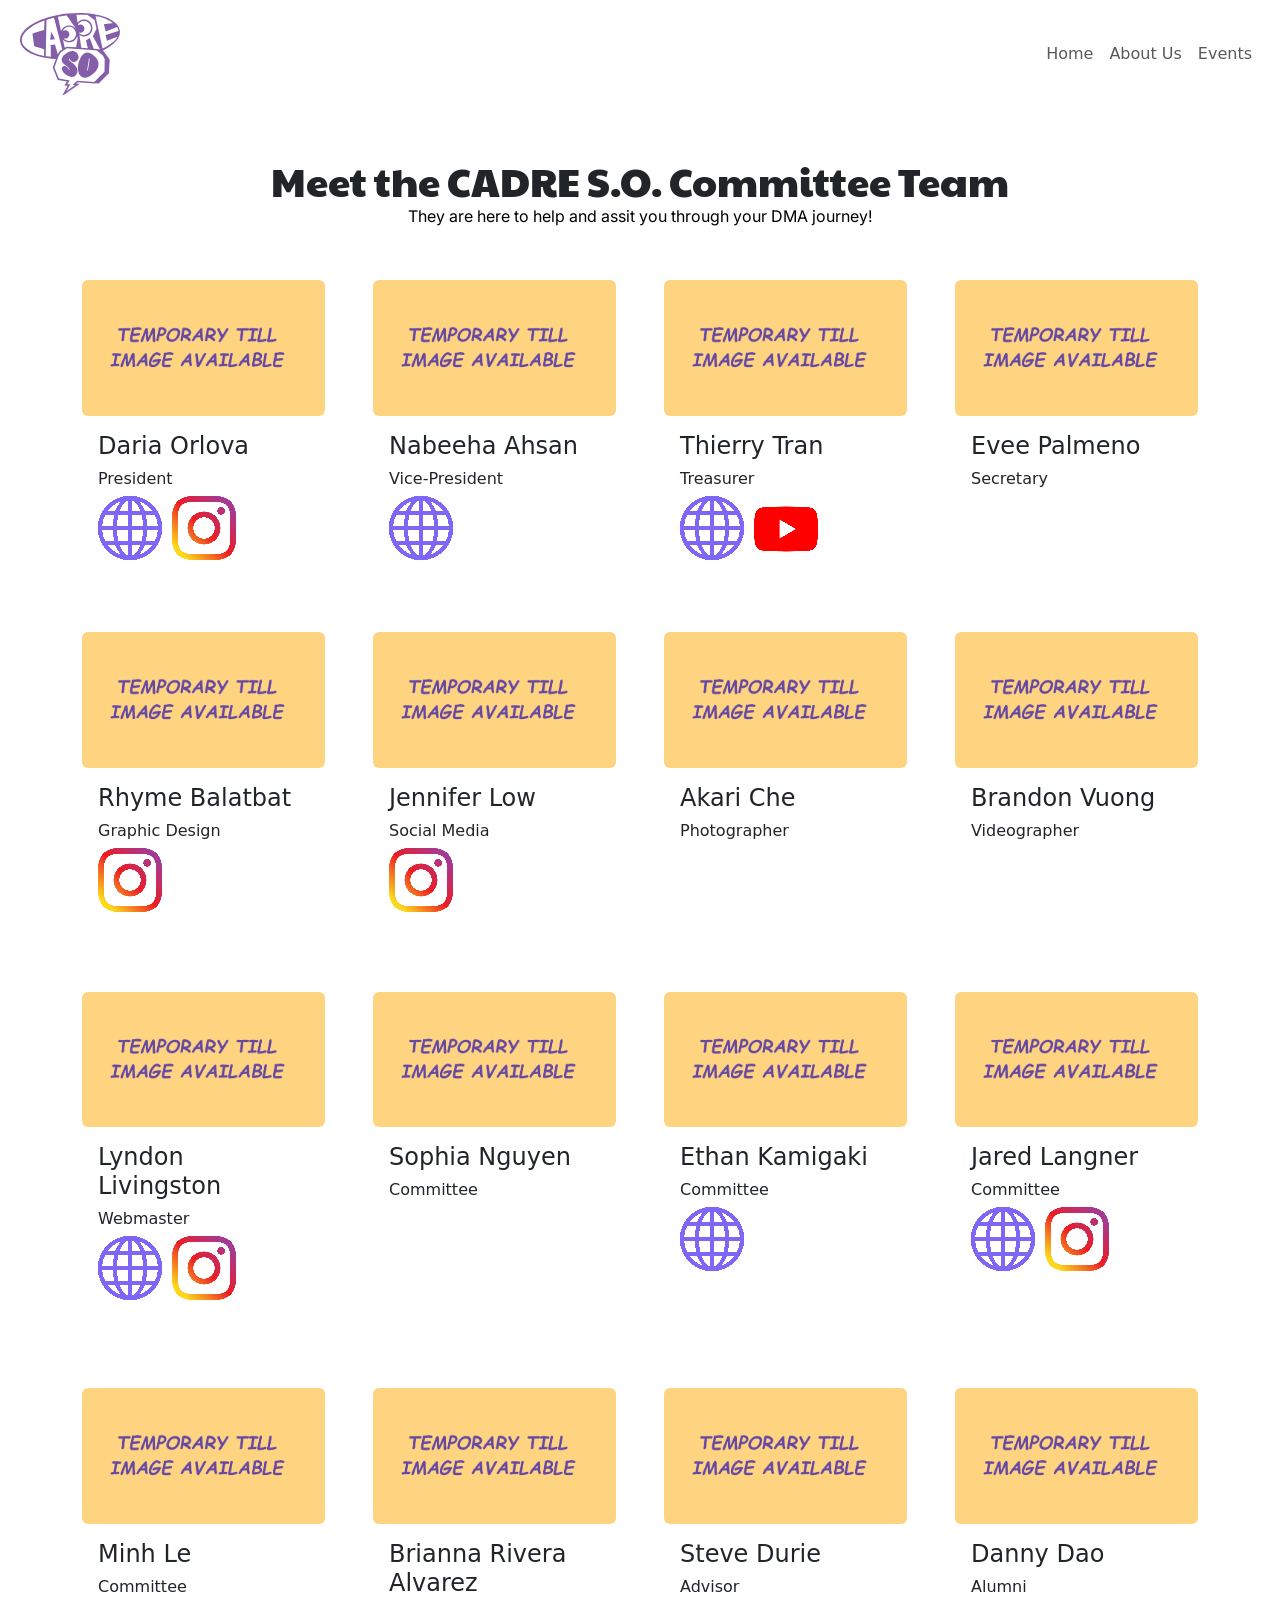
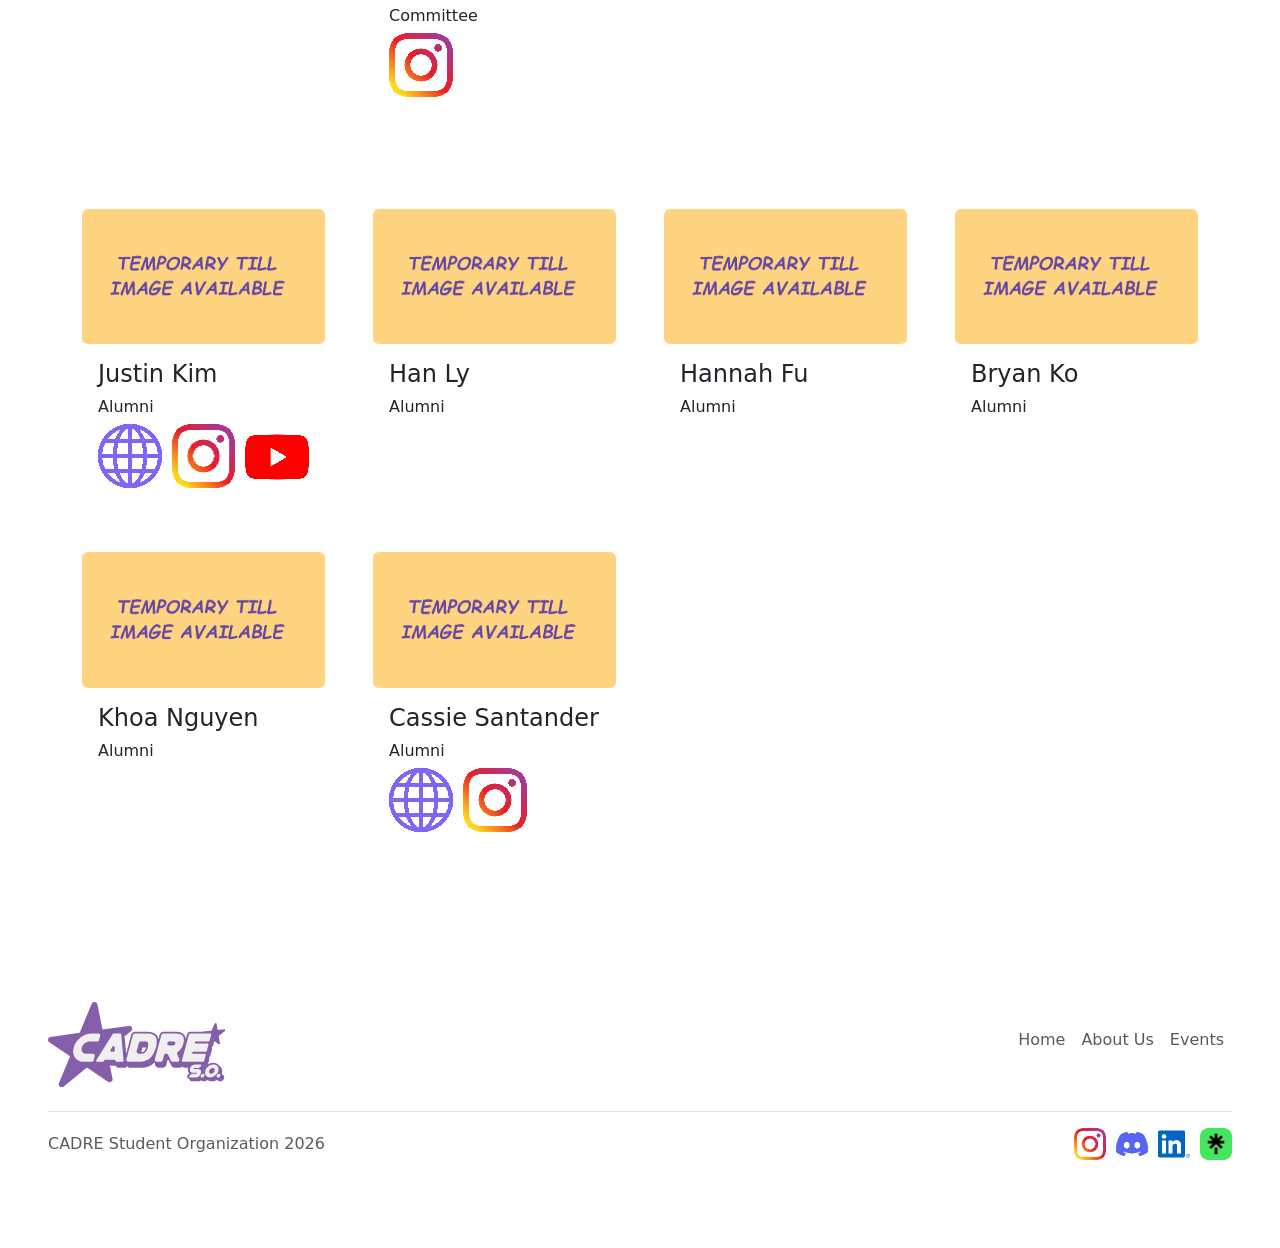
==== aboutus.html @ a6adb922 "fixed misspelling" ====
<!DOCTYPE html>
<html>

<head>
    <title>Cadre Landing Page</title>


    <!-- Latest compiled and minified CSS -->
    <meta name="viewport" content="width=device-width, initial-scale=1">
    <link href="https://cdn.jsdelivr.net/npm/bootstrap@5.3.0/dist/css/bootstrap.min.css" rel="stylesheet">
    <script src="https://cdn.jsdelivr.net/npm/bootstrap@5.3.0/dist/js/bootstrap.bundle.min.js"></script>
    <link rel="stylesheet" href="https://maxcdn.bootstrapcdn.com/font-awesome/4.7.0/css/font-awesome.min.css">
    <link rel="stylesheet" href="styles.css">
    <script>
        var collapseElementList = [].slice.call(document.querySelectorAll('.collapse'))
        var collapseList = collapseElementList.map(function (collapseEl) {
            collapseEl.addEventListener('hidden.bs.collapse', function () {
                let children = this.querySelectorAll('.collapse.show');
                children.forEach((c) => {
                    var collapse = bootstrap.Collapse.getInstance(c)
                    collapse.hide()
                })
            })
        })
    </script>

    <style>
        head {
            background-color: #64499E;
        }

        body {
            background-color: #ffffff;
        }

        p {
            color: #000000;
        }
    </style>

</head>

<body>

    <nav class="navbar navbar-expand-sm navbar-light p-2">
        <div class="container-xxl navbar-width">
            <a class="navbar-brand" href="./index.html" width="100px">

                <svg xmlns="http://www.w3.org/2000/svg" id="Layer_2" data-name="Layer 2" viewBox="0 0 272.1 223.89"
                    width="100px">
                    <defs>
                        <style>
                        </style>
                    </defs>
                    <g id="Layer_1-2" data-name="Layer 1">
                        <g>
                            <polygon class="cls-1" points="82.01 73.12 95.09 71.14 85.21 51.27 82.01 73.12" />
                            <path id="logo" class="cls-1"
                                d="m271.99,49.34c-2.44-25.53-38.54-44.61-91.98-48.6-16-1.19-32.75-.94-49.8.75C55.26,8.93-3.1,42.49.13,76.31c2.44,25.53,38.54,44.61,91.98,48.6h0c1.82.14,3.68.19,5.52.28l-8.57,23.05,13.65,34.1,25.2,4.16-7.33,11.09,9.24.25-13.63,24.43,1.76,1.62,44.77-31.39-9.44-.46,3.63-3.52,46.46,3.51,1.08-1.06c3.3.22,6.61.44,9.91.66,9.23-9.15,18.46-18.3,27.69-27.45.63-12.44,1.25-24.88,1.88-37.32-6.02-8.26-12.05-16.52-18.07-24.78,29.8-14.31,47.95-33.48,46.11-52.74h.02ZM174.07,5.09c3.22.16,6.5.36,9.75.6l19.29,13.4,5.1,24-9.85,20.05,19.56,35.97c-2.25-.15-4.51-.3-6.76-.45l-1.28-1.03-9.21-.67-10.88-28.68-10.24,6.57,4.97,20.93-17.88-1.29-4.99-34.39c2.78,1.84,5.93,3.08,9.32,3.56.51.07,1.02.13,1.53.17,5.53.41,10.95-1.19,15.43-4.6,10.09-7.67,12.13-22.2,4.55-32.39-3.67-4.93-9.02-8.12-15.07-8.98-6.03-.86-12.07.71-16.96,4.43-1.43,1.08-2.67,2.32-3.77,3.65l-3.1-21.38c6.82,0,13.7.19,20.49.53h0Zm-1.08,30.45c-1.79-2.41-4.41-3.97-7.37-4.39-2.81-.41-5.58.3-7.9,1.92l-.18-1.26c1.25-2.4,3.02-4.57,5.31-6.31,3.7-2.81,8.18-4.14,12.74-3.8.42.03.85.08,1.27.14,5,.71,9.42,3.35,12.45,7.42h0c6.26,8.42,4.57,20.42-3.77,26.76-4.04,3.07-9,4.37-14.01,3.66-4.13-.59-7.85-2.51-10.74-5.46l-.17-1.16c.6.21,1.2.38,1.84.47.25.04.5.06.75.08,2.7.2,5.35-.58,7.54-2.25,2.39-1.82,3.94-4.46,4.36-7.45s-.33-5.97-2.13-8.38h0Zm-40.76,15.94c-1.79-2.41-4.41-3.97-7.37-4.39-2.97-.42-5.9.35-8.29,2.17-.21.16-.38.37-.58.54,1.24-3.17,3.31-6.06,6.2-8.26,3.81-2.9,8.35-4.12,12.76-3.79,5.25.39,10.3,2.98,13.7,7.55,3.03,4.08,4.31,9.1,3.6,14.16-.71,5.05-3.33,9.53-7.36,12.6-8.27,6.29-20.02,4.67-26.31-3.58.99.46,2.03.83,3.14.99.25.04.5.06.75.08,2.7.2,5.36-.58,7.54-2.25,2.39-1.82,3.94-4.46,4.36-7.45s-.33-5.97-2.13-8.38h0Zm-.4,28.38c5.34.4,10.84-1.08,15.44-4.58,4.24-3.22,7.17-7.73,8.44-12.86l1.01,6.94-4.05,24.12-25.92-1.88-4.95,3.13-4.87-22c4.01,4.28,9.36,6.71,14.9,7.12h0ZM112.85,8.51c4.75-.79,9.58-1.43,14.37-1.9l24.13,34.77c0,.33.02.66.04.98-7.67-9.71-21.7-11.57-31.6-4.03-3.9,2.96-6.58,6.96-7.98,11.32l-8.7-39.28c3.23-.7,6.5-1.32,9.74-1.86Zm-63.71,104.18c-20.87-6.74-38.34-19.01-42.47-29.84-1.36-3.58-1.65-7.26-1.65-7.3-.42-5.7,1.29-10.12,2.01-12,4.25-11.03,16.69-20.54,19.14-22.34,11.89-8.71,25.47-15.67,40.39-20.7l-.91,25.48c-4.35,1.59-9.73,3.15-14.94,4.65-5.57,1.61-11.32,3.27-15.89,5l-.92.35,4.44,33.93.69.26c3.95,1.5,8.97,3.1,13.83,4.65,4.5,1.43,9.14,2.91,12.9,4.3l-.27,17.58c-5.56-.96-11.05-2.31-16.34-4.01h0Zm45.94-27.02l-11.66,1.51.76,31.73-14.14-1.53,2.05-98.57c3.12-1.18,6.31-2.23,9.5-3.13,3.62-1.02,7.33-1.88,11.05-2.55l22.21,86-6.92,4.37-5.1,8.85-7.75-26.69h0Zm130.52,29.96l4.95,10.36-.68,34.11-28.04,27.54-46.45-3.51-12.08,11.7,6.82.33-23.82,16.71,10.66-19.1-8.6-.23,6.73-10.18-29.33-4.84-12.15-30.34,8.45-22.76,2.56-6.88.87-2.35,5.55-9.61,4.92-3.11,6.83-4.32,5.04-3.19,24.14,1.75,15.31,1.11,18.28,1.32,16.78,1.22,5.93.43,2.28,1.82,4.21,3.37,10.83,8.66h.01Zm-1-18.73l-19-88.33c9.14.9,17.75,3.02,25.64,6.31,2.48,1.04,5.72,2.84,11.07,5.82,2.16,1.2,4.65,2.59,7.57,4.19,1.37.75,2.7,1.58,3.98,2.48l-25.78,3.1,5.2,20.09,30.85-12.27c.79,1.16,2.26,3.46,2.91,5.53.49,1.57.69,3.72.77,4.94l-35.11,10.86,3.79,15.84,28.86-10.83c-.53,1-1.11,2.06-1.61,2.86-1.28,2.05-2.72,4.02-4.2,5.76-5.47,5.2-11.42,9.94-17.7,14.08-5.48,3.62-11.28,6.83-17.25,9.57h.01Z" />
                            <path id="logo" class="cls-1"
                                d="m144.61,133.28c2.09.11,4.55-.42,6.9-1.55,4.8-2.14,7.38-5.56,7.84-9.83.17-1.59.07-3.3-.35-5.12-1.27-5.26-4.03-9.37-8.3-11.55-2.96-1.51-6.64-2.1-11.09-1.46-5.26.88-10.25,3.2-14.45,6.14-2.34,1.64-4.42,3.46-6.17,5.35-1.69,1.82-3.06,3.69-4.02,5.49-.45.84-.84,1.67-1.1,2.47-.25.79-.4,1.58-.48,2.38-.49,5.2,2.71,10.52,8.75,15.47,1.73,1.38,3.48,2.5,5.08,3.84,3.49,2.72,6.4,6.06,7.72,8.44.15.46,0,.98-.57.99-.58.12-1.16-.19-1.45-.67-1.34-2.54-6.73-8.86-10.56-9.3-5.5-.5-11.45,4.31-7.14,12.56,3.63,7.37,12.59,14.16,22.14,16.4,11.7,2.74,18.22-5.82,18.92-15.44.84-12.84-12.69-20.88-19.04-25.96-2.4-2.32-3.99-4.92-4.76-7.02.76-.05,1.53-.12,2.3-.18,1.36,3.24,4.63,8.22,9.84,8.56h0Z" />
                            <path id="logo" class="cls-1"
                                d="m197.15,113.21c-2.94-1.96-6.18-3.63-9.66-4.9-.28-.1-.54-.22-.82-.32-6.56-1.37-12.39,1.57-17.08,6.84-1.59,1.79-3.05,3.82-4.36,6.08-11.53,19.93-11.33,55.28,12.67,55.05,15.18-2.29,33.28-18.65,35.41-31.89,2.63-10.41-4.33-22.97-16.17-30.85h.01Zm-7.9,13.6c-.71,8.11-2.32,18.92-4.53,28.57-.07.55-.71.87-1.3.86-.58-.12-1.12-.46-.92-.9,2.02-9.85,3.8-20.78,4.56-28.97.05-.55.1-1.09.15-1.64,0-.44.58-.68,1.16-.59s1.16.63,1.02,1.04c-.05.54-.09,1.08-.14,1.62h0Z" />
                        </g>
                    </g>
                </svg>
            </a>

            <ul class="navbar-nav">
                <li class="nav-item">
                    <a class="nav-link" href="./index.html">Home</a>
                </li>
                <li class="nav-item">
                    <a class="nav-link" href="./aboutus.html">About Us</a>
                </li>
                <!-- <li class="nav-item">
                    <a class="nav-link" href="./subzero.html">SubZERO</a>
                </li> -->
                <!-- <li class="nav-item"> 
                     <a class="nav-link" href="./makerfaire2024.html">MakerFaire 2024</a> 
                 </li> -->
                <li class="nav-item">
                    <a class="nav-link" href="./events.html">Events</a>
                </li>
            </ul>
        </div>
    </nav>

    <div>
        <!-- values -->
        <div class="container-xxl p-5">
            <h1 class="text-center">Meet the CADRE S.O. Committee Team</h1>
            <p class="text-center">They are here to help and assit you through your DMA journey!</p>
            <!-- Order of club roles: -->
            <!-- President, Vice-President, Treasurer, Secretary,  -->
            <!-- Designer, Social Media, Photographer, Webmaster,  -->
            <!-- Event Coordinator, Club Advisor, General Commitee, Alumni -->
            <div class="container mt-1">
                <div class="row gx-5">

                    <div class="col-sm-3 card mt-5 border-0">

                        <img class="card-img-top d-block img-fluid rounded" src="images/temp.png" alt="Card image">
                        <div class="card-body">
                            <h4 class="card-title">Daria Orlova</h4>
                            <h6 class="card-title">President</h6>
                            <!-- <p class="card-text">I’m a secret water bender.</p> -->
                            <div class="icon-container">
                                <a href="https://saridlin.github.io/portfolio/"><img src="images/icons/internet.png"
                                        class="icon"></a>
                                <a href="https://www.instagram.com/lakikat/"><img src="images/icons/instagram.png"
                                        class="icon"></a>
                            </div>
                        </div>


                    </div>

                    <div class="col-sm-3 mt-5 card border-0">

                        <img class="card-img-top d-block img-fluid rounded" src="images/temp.png" alt="Card image">
                        <div class="card-body">
                            <!-- <h4 class="card-title">Nabeeha Ahsan(a really great friend)</h4> -->
                            <h4 class="card-title">Nabeeha Ahsan</h4>
                            <h6 class="card-title">Vice-President</h6>
                            <!-- <p class="card-text">I’m a secret water bender.</p> -->
                            <div class="icon-container">
                                <a href="https://n4beeha.github.io/nabeehaahsan/ "><img src="images/icons/internet.png"
                                        class="icon"></a>
                            </div>
                        </div>


                    </div>

                    <div class="col-sm-3 mt-5 card border-0">

                        <img class="card-img-top d-block img-fluid rounded" src="images/temp.png" alt="Card image">
                        <div class="card-body">
                            <h4 class="card-title">Thierry Tran</h4>
                            <h6 class="card-title">Treasurer</h6>
                            <!-- <p class="card-text">I’m a secret water bender.</p> -->
                            <div class="icon-container">
                                <a href="https://thesmilingparadx.github.io/portfolio/index.html"><img
                                        src="images/icons/internet.png" class="icon"></a>
                                <a href="https://youtube.com/@thesmilingparadx"><img src="images/icons/youtube.png"
                                        class="icon"></a>
                            </div>
                        </div>


                    </div>

                    <div class="col-sm-3 mt-5 card border-0">

                        <img class="card-img-top d-block img-fluid rounded" src="images/temp.png" alt="Card image">
                        <div class="card-body">
                            <h4 class="card-title">Evee Palmeno</h4>
                            <h6 class="card-title">Secretary</h6>
                            <!-- <p class="card-text">I’m a secret water bender.</p> -->
                            <!-- <a href="https://eveeningart.weebly.com" class="btn btn-primary">See Profile</a> -->
                        </div>


                    </div>

                </div>
            </div>

            <div class="container mt-2">
                <div class="row gx-5">
                    <div class="col-sm-3 card mt-5 border-0">

                        <img class="card-img-top d-block img-fluid rounded" src="images/temp.png" alt="Card image">
                        <div class="card-body">
                            <h4 class="card-title">Rhyme Balatbat</h4>
                            <h6 class="card-title">Graphic Design</h6>
                            <!-- <p class="card-text">I’m a secret water bender.</p> -->
                            <div class="icon-container">
                                <a href="https://www.instagram.com/sweetfriedshremi"><img
                                        src="images/icons/instagram.png" class="icon"></a>
                            </div>
                        </div>


                    </div>

                    <div class="col-sm-3 mt-5 card border-0">

                        <img class="card-img-top d-block img-fluid rounded" src="images/temp.png" alt="Card image">
                        <div class="card-body">
                            <h4 class="card-title">Jennifer Low</h4>
                            <h6 class="card-title">Social Media</h6>
                            <!-- <p class="card-text">I’m a secret water bender.</p> -->
                            <div class="icon-container">
                                <a href="https://www.instagram.com/jumpinjenllyfish/ "><img
                                        src="images/icons/instagram.png" class="icon"></a>
                            </div>
                        </div>


                    </div>

                    <div class="col-sm-3 mt-5 card border-0">

                        <img class="card-img-top d-block img-fluid rounded" src="images/temp.png" alt="Card image">
                        <div class="card-body">
                            <h4 class="card-title">Akari Che</h4>
                            <h6 class="card-title">Photographer</h6>
                            <!-- <p class="card-text">I’m a secret water bender.</p> -->
                        </div>


                    </div>

                    <div class="col-sm-3 mt-5 card border-0">

                        <img class="card-img-top d-block img-fluid rounded" src="images/temp.png" alt="Card image">
                        <div class="card-body">
                            <h4 class="card-title">Brandon Vuong</h4>
                            <h6 class="card-title">Videographer</h6>
                            <!-- <p class="card-text">I’m a secret water bender.</p> -->
                        </div>
                    </div>

                </div>
            </div>

            <div class="container mt-3">
                <div class="row gx-5">

                    <div class="col-sm-3 mt-5 card border-0">

                        <img class="card-img-top d-block img-fluid rounded" src="images/temp.png" alt="Card image">
                        <div class="card-body">
                            <h4 class="card-title">Lyndon Livingston</h4>
                            <h6 class="card-title">Webmaster</h6>
                            <!-- <p class="card-text">I’m a secret water bender.</p> -->
                            <div class="icon-container">
                                <a href="https://theirishblackguy.github.io/portfoilo/index.html"><img
                                        src="images/icons/internet.png" class="icon"></a>
                                <a href="https://www.instagram.com/theirishblackguy/"><img
                                        src="images/icons/instagram.png" class="icon"></a>
                            </div>
                        </div>
                    </div>
                    <div class="col-sm-3 card mt-5 border-0">

                        <img class="card-img-top d-block img-fluid rounded" src="images/temp.png" alt="Card image">
                        <div class="card-body">
                            <h4 class="card-title">Sophia Nguyen</h4>
                            <h6 class="card-title">Committee</h6>
                            <!-- <p class="card-text">I’m a secret water bender.</p> -->
                        </div>


                    </div>

                    <div class="col-sm-3 mt-5 card border-0">

                        <img class="card-img-top d-block img-fluid rounded" src="images/temp.png" alt="Card image">
                        <div class="card-body">
                            <h4 class="card-title">Ethan Kamigaki</h4>
                            <h6 class="card-title">Committee</h6>
                            <!-- <p class="card-text">I’m a secret water bender.</p> -->
                            <div class="icon-container">
                                <a href="https://ethankamigaki.wixsite.com/ethan"><img src="images/icons/internet.png"
                                        class="icon"></a>
                            </div>
                        </div>


                    </div>

                    <div class="col-sm-3 mt-5 card border-0">

                        <img class="card-img-top d-block img-fluid rounded" src="images/temp.png" alt="Card image">
                        <div class="card-body">
                            <h4 class="card-title">Jared Langner</h4>
                            <h6 class="card-title">Committee</h6>
                            <!-- <p class="card-text">I’m a secret water bender.</p> -->
                            <div class="icon-container">
                                <a
                                    href="https://jaredlangner-design.github.io/art-109/portfolio-site-p5/personal-site/ "><img
                                        src="images/icons/internet.png" class="icon"></a>
                                <a href="https://www.instagram.com/ssjared_/"><img src="images/icons/instagram.png"
                                        class="icon"></a>
                            </div>
                        </div>


                    </div>


                </div>
            </div>

            <div class="container mt-4">
                <div class="row gx-5">

                    <div class="col-sm-3 card mt-5 border-0">

                        <img class="card-img-top d-block img-fluid rounded" src="images/temp.png" alt="Card image">
                        <div class="card-body">
                            <h4 class="card-title">Minh Le</h4>
                            <h6 class="card-title">Committee</h6>
                            <!-- <p class="card-text">I’m a secret water bender.</p> -->
                        </div>


                    </div>
                    <div class="col-sm-3 card mt-5 border-0">

                        <img class="card-img-top d-block img-fluid rounded" src="images/temp.png" alt="Card image">
                        <div class="card-body">
                            <h4 class="card-title">Brianna Rivera Alvarez</h4>
                            <h6 class="card-title">Committee</h6>
                            <!-- <p class="card-text">I’m a secret water bender.</p> -->
                            <div class="icon-container">
                                <a href="https://www.instagram.com/brianna.rial"><img src="images/icons/instagram.png"
                                        class="icon"></a>
                            </div>
                        </div>


                    </div>


                    <div class="col-sm-3 mt-5 card border-0">

                        <img class="card-img-top d-block img-fluid rounded" src="images/temp.png" alt="Card image">
                        <div class="card-body">
                            <h4 class="card-title">Steve Durie</h4>
                            <h6 class="card-title">Advisor</h6>
                            <!-- <p class="card-text">I’m a secret water bender.</p> -->
                        </div>


                    </div>

                    <div class="col-sm-3 mt-5 card border-0">

                        <img class="card-img-top d-block img-fluid rounded" src="images/temp.png" alt="Card image">
                        <div class="card-body">
                            <h4 class="card-title">Danny Dao</h4>
                            <h6 class="card-title">Alumni</h6>
                            <!-- <p class="card-text">I’m a secret water bender.</p> -->
                        </div>


                    </div>



                </div>
            </div>

            <div class="container mt-5">
                <div class="row gx-5">

                    <div class="col-sm-3 card mt-5 border-0">

                        <img class="card-img-top d-block img-fluid rounded" src="images/temp.png" alt="Card image">
                        <div class="card-body">
                            <h4 class="card-title">Justin Kim</h4>
                            <h6 class="card-title">Alumni</h6>
                            <!-- <p class="card-text">I’m a secret water bender.</p> -->
                            <div class="icon-container">
                                <a href="https://justinhkim.wixsite.com/justin-kim/s-projects-side-by-side"><img
                                        src="images/icons/internet.png" class="icon"></a>
                                <a href="https://www.instagram.com/cyfygg_/?hl=en"><img src="images/icons/instagram.png"
                                        class="icon"></a>
                                <a href="https://www.youtube.com/watch?v=iSvTS8HDzI8"><img
                                        src="images/icons/youtube.png" class="icon"></a>
                            </div>
                        </div>


                    </div>

                    <div class="col-sm-3 card mt-5 border-0">

                        <img class="card-img-top d-block img-fluid rounded" src="images/temp.png" alt="Card image">
                        <div class="card-body">
                            <h4 class="card-title">Han Ly</h4>
                            <h6 class="card-title">Alumni</h6>
                            <!-- <p class="card-text">I’m a secret water bender.</p> -->
                        </div>


                    </div>

                    <div class="col-sm-3 mt-5 card border-0">

                        <img class="card-img-top d-block img-fluid rounded" src="images/temp.png" alt="Card image">
                        <div class="card-body">
                            <h4 class="card-title">Hannah Fu</h4>
                            <h6 class="card-title">Alumni</h6>
                            <!-- <p class="card-text">I’m a secret water bender.</p> -->
                        </div>


                    </div>

                    <div class="col-sm-3 mt-5 card border-0">

                        <img class="card-img-top d-block img-fluid rounded" src="images/temp.png" alt="Card image">
                        <div class="card-body">
                            <h4 class="card-title">Bryan Ko</h4>
                            <h6 class="card-title">Alumni</h6>
                            <!-- <p class="card-text">I’m a secret water bender.</p> -->
                        </div>


                    </div>

                </div>
            </div>

            <div class="container mt-6">
                <div class="row gx-5">
                    <div class="col-sm-3 card mt-5 border-0">

                        <img class="card-img-top d-block img-fluid rounded" src="images/temp.png" alt="Card image">
                        <div class="card-body">
                            <h4 class="card-title">Khoa Nguyen</h4>
                            <h6 class="card-title">Alumni</h6>
                            <!-- <p class="card-text">I’m a secret water bender.</p> -->
                        </div>


                    </div>
                    <div class="col-sm-3 card mt-5 border-0">

                        <img class="card-img-top d-block img-fluid rounded" src="images/temp.png" alt="Card image">
                        <div class="card-body">
                            <h4 class="card-title">Cassie Santander</h4>
                            <h6 class="card-title">Alumni</h6>
                            <!-- <p class="card-text">I’m a secret water bender.</p> -->
                            <div class="icon-container">
                                <a href="https://cassandrasantander5.wixsite.com/cassandrasantander"><img
                                        src="images/icons/internet.png" class="icon"></a>
                                <a href="https://www.instagram.com/celesticvoid/"><img src="images/icons/instagram.png"
                                        class="icon"></a>
                            </div>
                        </div>

                    </div>


                </div>
            </div>

        </div>


        <!-- footer -->
        <!-- footer -->
        <div class="container-xxl mt-5 p-5 text-body rounded">

            <div class=" row">

                <div class="col-sm-2" style="margin-top:10px">
                    <!-- <a class="navbar-brand" href="./index.html">
                    <div class="img-wrapper">
                        <img src="cadreso-2024-logo.png" width="5%" />
                    </div> -->
                    <!-- SVG LOGO STUFF -->
                    <!-- <svg xmlns="http://www.w3.org/2000/svg" id="Layer_2" data-name="Layer 2" viewBox="0 0 272.1 223.89">
                        <defs>
                            <style>
                            </style>
                        </defs>
                        <g id="Layer_1-2" data-name="Layer 1">
                            <g>
                                <polygon class="cls-1" points="82.01 73.12 95.09 71.14 85.21 51.27 82.01 73.12" />
                                <path id="logo" class="cls-1"
                                    d="m271.99,49.34c-2.44-25.53-38.54-44.61-91.98-48.6-16-1.19-32.75-.94-49.8.75C55.26,8.93-3.1,42.49.13,76.31c2.44,25.53,38.54,44.61,91.98,48.6h0c1.82.14,3.68.19,5.52.28l-8.57,23.05,13.65,34.1,25.2,4.16-7.33,11.09,9.24.25-13.63,24.43,1.76,1.62,44.77-31.39-9.44-.46,3.63-3.52,46.46,3.51,1.08-1.06c3.3.22,6.61.44,9.91.66,9.23-9.15,18.46-18.3,27.69-27.45.63-12.44,1.25-24.88,1.88-37.32-6.02-8.26-12.05-16.52-18.07-24.78,29.8-14.31,47.95-33.48,46.11-52.74h.02ZM174.07,5.09c3.22.16,6.5.36,9.75.6l19.29,13.4,5.1,24-9.85,20.05,19.56,35.97c-2.25-.15-4.51-.3-6.76-.45l-1.28-1.03-9.21-.67-10.88-28.68-10.24,6.57,4.97,20.93-17.88-1.29-4.99-34.39c2.78,1.84,5.93,3.08,9.32,3.56.51.07,1.02.13,1.53.17,5.53.41,10.95-1.19,15.43-4.6,10.09-7.67,12.13-22.2,4.55-32.39-3.67-4.93-9.02-8.12-15.07-8.98-6.03-.86-12.07.71-16.96,4.43-1.43,1.08-2.67,2.32-3.77,3.65l-3.1-21.38c6.82,0,13.7.19,20.49.53h0Zm-1.08,30.45c-1.79-2.41-4.41-3.97-7.37-4.39-2.81-.41-5.58.3-7.9,1.92l-.18-1.26c1.25-2.4,3.02-4.57,5.31-6.31,3.7-2.81,8.18-4.14,12.74-3.8.42.03.85.08,1.27.14,5,.71,9.42,3.35,12.45,7.42h0c6.26,8.42,4.57,20.42-3.77,26.76-4.04,3.07-9,4.37-14.01,3.66-4.13-.59-7.85-2.51-10.74-5.46l-.17-1.16c.6.21,1.2.38,1.84.47.25.04.5.06.75.08,2.7.2,5.35-.58,7.54-2.25,2.39-1.82,3.94-4.46,4.36-7.45s-.33-5.97-2.13-8.38h0Zm-40.76,15.94c-1.79-2.41-4.41-3.97-7.37-4.39-2.97-.42-5.9.35-8.29,2.17-.21.16-.38.37-.58.54,1.24-3.17,3.31-6.06,6.2-8.26,3.81-2.9,8.35-4.12,12.76-3.79,5.25.39,10.3,2.98,13.7,7.55,3.03,4.08,4.31,9.1,3.6,14.16-.71,5.05-3.33,9.53-7.36,12.6-8.27,6.29-20.02,4.67-26.31-3.58.99.46,2.03.83,3.14.99.25.04.5.06.75.08,2.7.2,5.36-.58,7.54-2.25,2.39-1.82,3.94-4.46,4.36-7.45s-.33-5.97-2.13-8.38h0Zm-.4,28.38c5.34.4,10.84-1.08,15.44-4.58,4.24-3.22,7.17-7.73,8.44-12.86l1.01,6.94-4.05,24.12-25.92-1.88-4.95,3.13-4.87-22c4.01,4.28,9.36,6.71,14.9,7.12h0ZM112.85,8.51c4.75-.79,9.58-1.43,14.37-1.9l24.13,34.77c0,.33.02.66.04.98-7.67-9.71-21.7-11.57-31.6-4.03-3.9,2.96-6.58,6.96-7.98,11.32l-8.7-39.28c3.23-.7,6.5-1.32,9.74-1.86Zm-63.71,104.18c-20.87-6.74-38.34-19.01-42.47-29.84-1.36-3.58-1.65-7.26-1.65-7.3-.42-5.7,1.29-10.12,2.01-12,4.25-11.03,16.69-20.54,19.14-22.34,11.89-8.71,25.47-15.67,40.39-20.7l-.91,25.48c-4.35,1.59-9.73,3.15-14.94,4.65-5.57,1.61-11.32,3.27-15.89,5l-.92.35,4.44,33.93.69.26c3.95,1.5,8.97,3.1,13.83,4.65,4.5,1.43,9.14,2.91,12.9,4.3l-.27,17.58c-5.56-.96-11.05-2.31-16.34-4.01h0Zm45.94-27.02l-11.66,1.51.76,31.73-14.14-1.53,2.05-98.57c3.12-1.18,6.31-2.23,9.5-3.13,3.62-1.02,7.33-1.88,11.05-2.55l22.21,86-6.92,4.37-5.1,8.85-7.75-26.69h0Zm130.52,29.96l4.95,10.36-.68,34.11-28.04,27.54-46.45-3.51-12.08,11.7,6.82.33-23.82,16.71,10.66-19.1-8.6-.23,6.73-10.18-29.33-4.84-12.15-30.34,8.45-22.76,2.56-6.88.87-2.35,5.55-9.61,4.92-3.11,6.83-4.32,5.04-3.19,24.14,1.75,15.31,1.11,18.28,1.32,16.78,1.22,5.93.43,2.28,1.82,4.21,3.37,10.83,8.66h.01Zm-1-18.73l-19-88.33c9.14.9,17.75,3.02,25.64,6.31,2.48,1.04,5.72,2.84,11.07,5.82,2.16,1.2,4.65,2.59,7.57,4.19,1.37.75,2.7,1.58,3.98,2.48l-25.78,3.1,5.2,20.09,30.85-12.27c.79,1.16,2.26,3.46,2.91,5.53.49,1.57.69,3.72.77,4.94l-35.11,10.86,3.79,15.84,28.86-10.83c-.53,1-1.11,2.06-1.61,2.86-1.28,2.05-2.72,4.02-4.2,5.76-5.47,5.2-11.42,9.94-17.7,14.08-5.48,3.62-11.28,6.83-17.25,9.57h.01Z" />
                                <path id="logo" class="cls-1"
                                    d="m144.61,133.28c2.09.11,4.55-.42,6.9-1.55,4.8-2.14,7.38-5.56,7.84-9.83.17-1.59.07-3.3-.35-5.12-1.27-5.26-4.03-9.37-8.3-11.55-2.96-1.51-6.64-2.1-11.09-1.46-5.26.88-10.25,3.2-14.45,6.14-2.34,1.64-4.42,3.46-6.17,5.35-1.69,1.82-3.06,3.69-4.02,5.49-.45.84-.84,1.67-1.1,2.47-.25.79-.4,1.58-.48,2.38-.49,5.2,2.71,10.52,8.75,15.47,1.73,1.38,3.48,2.5,5.08,3.84,3.49,2.72,6.4,6.06,7.72,8.44.15.46,0,.98-.57.99-.58.12-1.16-.19-1.45-.67-1.34-2.54-6.73-8.86-10.56-9.3-5.5-.5-11.45,4.31-7.14,12.56,3.63,7.37,12.59,14.16,22.14,16.4,11.7,2.74,18.22-5.82,18.92-15.44.84-12.84-12.69-20.88-19.04-25.96-2.4-2.32-3.99-4.92-4.76-7.02.76-.05,1.53-.12,2.3-.18,1.36,3.24,4.63,8.22,9.84,8.56h0Z" />
                                <path id="logo" class="cls-1"
                                    d="m197.15,113.21c-2.94-1.96-6.18-3.63-9.66-4.9-.28-.1-.54-.22-.82-.32-6.56-1.37-12.39,1.57-17.08,6.84-1.59,1.79-3.05,3.82-4.36,6.08-11.53,19.93-11.33,55.28,12.67,55.05,15.18-2.29,33.28-18.65,35.41-31.89,2.63-10.41-4.33-22.97-16.17-30.85h.01Zm-7.9,13.6c-.71,8.11-2.32,18.92-4.53,28.57-.07.55-.71.87-1.3.86-.58-.12-1.12-.46-.92-.9,2.02-9.85,3.8-20.78,4.56-28.97.05-.55.1-1.09.15-1.64,0-.44.58-.68,1.16-.59s1.16.63,1.02,1.04c-.05.54-.09,1.08-.14,1.62h0Z" />
                            </g>
                        </g>
                    </svg>

                </a> -->
                    <a href="./index.html">
                        <svg id="Layer_2" data-name="Layer 2" xmlns="http://www.w3.org/2000/svg"
                            viewBox="0 0 1323.04 637.29">
                            <defs>
                                <style>
                                    <!-- .cls-1 {
                                    fill: #845ea8;
                                    }
                                    -->
                                    .cls-2
                                    {
                                    fill:
                                    #f0efef;
                                    }
                                </style>
                            </defs>
                            <path class="cls-1"
                                d="M1257.83,162.16l8.13,47.12,48.97-5.36c7.33-.8,11.09,8.53,5.25,13.04l-46.68,35.99,9.16,53.08c1.11,6.44-6.14,10.98-11.45,7.17l-39.28-28.21-44.22,34.09c-6.01,4.64-14.23-1.85-11.11-8.77l22.1-49.17-38.29-27.49c-5.44-3.9-3.19-12.46,3.46-13.18l55.86-6.11,24.24-53.93c2.95-6.57,12.63-5.35,13.85,1.75Z" />
                            <path class="cls-1"
                                d="M367.97,17.62l38.63,188.39,197.07-27.83c22.05-3.12,34.29,24.71,17.08,38.86l-181.33,149.07,42.29,206.28c3.96,19.33-17.51,33.73-33.89,22.73l-157.94-106.08-174.07,143.1c-17.71,14.56-43.12-4.24-34.38-25.43l83.21-201.79L9.77,300.89c-16.78-11.27-10.81-37.3,9.21-40.13l217.8-30.76L326,13.65c8.29-20.11,37.61-17.33,41.98,3.98Z" />
                            <path class="cls-1"
                                d="M1006.4,459.36c-6.4,0-12.31-2.91-16.2-7.99-.82-1.07-1.52-2.19-2.11-3.37-5.27,7.14-13.56,11.36-22.52,11.36h-35.02c-11,0-21.02-6.48-25.53-16.51l-19.23-42.74c-.37-.83-1.2-1.36-2.1-1.36h-3.27c-1.04,0-1.96.7-2.23,1.71l-10.2,38.14c-3.27,12.23-14.39,20.76-27.05,20.76h-29.23c-8.77,0-16.87-3.99-22.21-10.95-5.34-6.96-7.1-15.81-4.83-24.29l4.32-16.15c-5.83,8.19-12.25,15.41-19.26,21.63-22.23,19.75-50.44,29.76-83.84,29.76h-86.05c-8.84,0-17-4.02-22.38-11.03-.7-.92-1.34-1.86-1.92-2.84-.93,2.59-2.36,5.01-4.26,7.08-3.95,4.32-9.57,6.8-15.42,6.8h-44.21c-9.48,0-17.59-6.37-20.1-15.15h-62.05l-3,5c-3.76,6.26-10.62,10.15-17.93,10.15h-41.51c-7.6,0-14.6-4.13-18.28-10.77-.09-.16-.17-.31-.25-.47-4.88,6.89-12.91,11.24-21.71,11.24h-57.63c-33.48,0-59.41-12.22-77.04-36.32-17.5-23.91-21.85-52.82-12.95-85.93,8.46-31.87,27.14-59.39,55.52-81.76,28.47-22.44,59.18-33.82,91.3-33.82h50.27c8.33,0,16.02,3.79,21.1,10.4,5.07,6.61,6.75,15.02,4.6,23.07l-8.86,33.11c-3.11,11.61-13.67,19.73-25.7,19.73h-57.63c-9.64,0-18.71,3.46-27.73,10.57-9.11,7.19-14.81,15.48-17.44,25.35,0,.03-.02.06-.03.09-3.15,11.48-.03,17.56,2.59,21.13,2.54,3.47,7.2,8.08,18.2,8.08h50.27c8.33,0,16.02,3.79,21.1,10.4,5.07,6.61,6.75,15.02,4.6,23.07l-.75,2.81,111.24-177.99c3.85-6.15,10.47-9.83,17.73-9.83h48.77c10.9,0,19.85,8.19,20.82,19.05l15.63,175.03,46.38-173.17c3.3-12.31,14.5-20.91,27.25-20.91h94.28c31.53,0,54.44,9.01,68.09,26.79,6.46,8.41,10.73,18.7,12.73,30.68l9.83-36.72c3.27-12.22,14.39-20.75,27.05-20.75h94.44c28.9,0,49.58,7.84,61.45,23.32,7.4,9.65,11.11,21.94,11.1,36.73l12.03-44.91c2.39-8.91,10.5-15.14,19.73-15.14h151c6.4,0,12.3,2.91,16.2,7.99,3.9,5.08,5.18,11.53,3.53,17.71l-12.16,45.46c-1.6,6-5.8,10.78-11.18,13.26,3.51,4.97,4.62,11.13,3.04,17.04l-12.16,45.46c-1.6,6-5.8,10.78-11.18,13.26,3.51,4.97,4.62,11.13,3.03,17.04l-12.16,45.46c-2.39,8.92-10.5,15.14-19.73,15.14h-151ZM1010.35,345.29c-8.58,15.88-19.88,28.33-33.79,37.19-.98.62-1.35,1.84-.88,2.89l14.96,33.46,19.7-73.55ZM692.82,307.83c-1.14,0-2.14.77-2.43,1.86l-16.15,60.2c-.27.99.09,1.73.43,2.18.34.45.97.98,2,.98h25.43c5.06,0,20.47,0,30.18-35.96,5.45-20.46,2.01-26.34,1.26-27.31-1.24-1.62-4.52-1.96-7.05-1.96h-33.68ZM485.34,357.9l-.38-5.88-3.53,5.88h3.91ZM904.79,307.83c-1.04,0-1.96.7-2.23,1.71-.25.91.08,1.59.4,2,.32.41.89.9,1.83.9h25.67c3.62,0,5.28-.73,6.54-4.62h-32.21Z" />
                            <path class="cls-1"
                                d="M1020.52,491.21c-6.4,0-12.31-2.91-16.2-7.99-.82-1.07-1.52-2.19-2.11-3.37-5.27,7.14-13.56,11.36-22.52,11.36h-35.02c-11,0-21.02-6.48-25.53-16.51l-19.23-42.74c-.37-.83-1.2-1.36-2.1-1.36h-3.27c-1.04,0-1.96.7-2.23,1.71l-10.2,38.14c-3.27,12.23-14.39,20.76-27.05,20.76h-29.23c-8.77,0-16.87-3.99-22.21-10.95-5.34-6.96-7.1-15.81-4.83-24.29l4.32-16.15c-5.83,8.19-12.25,15.41-19.26,21.63-22.23,19.75-50.44,29.76-83.84,29.76h-86.05c-8.84,0-17-4.02-22.38-11.03-.7-.92-1.34-1.86-1.92-2.84-.93,2.59-2.36,5.01-4.26,7.08-3.95,4.32-9.57,6.8-15.42,6.8h-44.21c-9.48,0-17.59-6.37-20.1-15.15h-62.05l-3,5c-3.76,6.26-10.62,10.15-17.93,10.15h-41.51c-7.6,0-14.6-4.13-18.28-10.77-.09-.16-.17-.31-.25-.47-4.88,6.89-12.91,11.24-21.71,11.24h-57.63c-33.48,0-59.41-12.22-77.04-36.32-17.5-23.91-21.85-52.82-12.95-85.93,8.46-31.87,27.14-59.39,55.52-81.76,28.47-22.44,59.18-33.82,91.3-33.82h50.27c8.33,0,16.02,3.79,21.1,10.4,5.07,6.61,6.75,15.02,4.6,23.07l-8.86,33.11c-3.11,11.61-13.67,19.73-25.7,19.73h-57.63c-9.64,0-18.71,3.46-27.73,10.57-9.11,7.19-14.81,15.48-17.44,25.35,0,.03-.02.06-.03.09-3.15,11.48-.03,17.56,2.59,21.13,2.54,3.47,7.2,8.08,18.2,8.08h50.27c8.33,0,16.02,3.79,21.1,10.4,5.07,6.61,6.75,15.02,4.6,23.07l-.75,2.81,111.24-177.99c3.85-6.15,10.47-9.83,17.73-9.83h48.77c10.9,0,19.85,8.19,20.82,19.05l15.63,175.03,46.38-173.17c3.3-12.31,14.5-20.91,27.25-20.91h94.28c31.53,0,54.44,9.01,68.09,26.79,6.46,8.41,10.73,18.7,12.73,30.68l9.83-36.72c3.27-12.22,14.39-20.75,27.05-20.75h94.44c28.9,0,49.58,7.84,61.45,23.32,7.4,9.65,11.11,21.94,11.1,36.73l12.03-44.91c2.39-8.91,10.5-15.14,19.73-15.14h151c6.4,0,12.3,2.91,16.2,7.99,3.9,5.08,5.18,11.53,3.53,17.71l-12.16,45.46c-1.6,6-5.8,10.78-11.18,13.26,3.51,4.97,4.62,11.13,3.04,17.04l-12.16,45.46c-1.6,6-5.8,10.78-11.18,13.26,3.51,4.97,4.62,11.13,3.03,17.04l-12.16,45.46c-2.39,8.92-10.5,15.14-19.73,15.14h-151ZM1024.46,377.13c-8.58,15.88-19.88,28.33-33.79,37.19-.98.62-1.35,1.84-.88,2.89l14.96,33.46,19.7-73.55ZM706.94,339.68c-1.14,0-2.14.77-2.43,1.86l-16.15,60.2c-.27.99.09,1.73.43,2.18.34.45.97.98,2,.98h25.43c5.06,0,20.47,0,30.18-35.96,5.45-20.46,2.01-26.34,1.26-27.31-1.24-1.62-4.52-1.96-7.05-1.96h-33.68ZM499.45,389.75l-.38-5.88-3.53,5.88h3.91ZM918.9,339.68c-1.04,0-1.96.7-2.23,1.71-.25.91.08,1.59.4,2,.32.41.89.9,1.83.9h25.67c3.62,0,5.28-.73,6.54-4.62h-32.21Z" />
                            <path class="cls-2"
                                d="M326,234.37h50.27c9.04,0,15.62,8.57,13.29,17.31l-8.86,33.11c-1.61,6.02-7.06,10.2-13.29,10.2h-57.63c-12.53,0-24.42,4.45-35.69,13.33-11.27,8.89-18.56,19.6-21.9,32.13-3.44,12.53-1.89,23.24,4.62,32.12,6.52,8.89,16.04,13.33,28.56,13.33h50.27c9.04,0,15.62,8.57,13.29,17.31l-8.86,33.11c-1.61,6.02-7.06,10.2-13.29,10.2h-57.63c-29.3,0-51.52-10.35-66.67-31.06-15.15-20.71-18.79-45.71-10.91-75.01,7.78-29.3,24.8-54.3,51.07-75.01,26.26-20.71,54.04-31.06,83.34-31.06ZM419.87,435.28l-4.4,7.33c-1.46,2.43-4.08,3.91-6.91,3.91h-41.51c-6.33,0-10.19-6.96-6.83-12.33l122.52-196.03c1.47-2.36,4.06-3.79,6.83-3.79h48.77c4.17,0,7.66,3.19,8.03,7.34l17.5,196.03c.42,4.72-3.29,8.78-8.03,8.78h-44.21c-4.26,0-7.79-3.32-8.04-7.58h0c-.26-4.26-3.78-7.58-8.04-7.58h-68.77c-2.83,0-5.45,1.49-6.91,3.91ZM498.49,362.17l-1.71-26.28c-.51-7.89-10.89-10.4-14.95-3.62l-15.77,26.28c-3.22,5.37.65,12.21,6.91,12.21h17.47c4.66,0,8.34-3.94,8.04-8.58ZM584.99,427.18l48.6-181.42c1.8-6.72,7.89-11.39,14.84-11.39h94.28c60.61,0,81.47,35.36,62.58,106.07-18.99,70.72-58.79,106.07-119.41,106.07h-86.05c-10.1,0-17.45-9.58-14.84-19.34ZM677.98,306.36l-16.15,60.2c-2.62,9.76,4.73,19.34,14.84,19.34h25.43c20.2,0,34.4-15.15,42.58-45.46,8.08-30.31,2.02-45.46-18.18-45.46h-33.68c-6.95,0-13.04,4.67-14.84,11.38ZM883.69,385.9h-3.27c-6.86,0-12.87,4.61-14.64,11.24l-10.2,38.14c-1.77,6.63-7.78,11.24-14.64,11.24h-29.23c-9.96,0-17.21-9.45-14.64-19.07l48.71-181.84c1.77-6.63,7.78-11.23,14.64-11.23h94.44c50.51,0,69,25.26,55.46,75.77-7.67,28.62-21.22,49.12-40.66,61.51-6.34,4.04-8.77,12.1-5.7,18.97l15.46,34.56c4.48,10.02-2.85,21.34-13.83,21.34h-35.02c-5.96,0-11.37-3.5-13.82-8.93l-19.23-42.74c-2.45-5.44-7.86-8.93-13.82-8.93ZM890.16,306.19h0c-2.6,9.63,4.65,19.1,14.63,19.1h25.67c10.1,0,16.52-5.05,19.24-15.15,2.73-10.1-.96-15.15-11.06-15.15h-33.86c-6.85,0-12.84,4.59-14.63,11.2ZM1217.49,243.91l-12.16,45.46c-.89,3.31-3.89,5.62-7.32,5.62h-94.45c-3.42,0-6.42,2.3-7.31,5.6h0c-1.3,4.82,2.33,9.55,7.31,9.55h86.31c4.98,0,8.61,4.72,7.32,9.53l-12.16,45.46c-.89,3.31-3.89,5.62-7.32,5.62h-94.45c-3.42,0-6.42,2.3-7.31,5.6h0c-1.3,4.82,2.33,9.55,7.31,9.55h86.31c4.98,0,8.61,4.72,7.32,9.53l-12.16,45.46c-.89,3.31-3.89,5.62-7.32,5.62h-151c-4.98,0-8.61-4.73-7.32-9.54l52.77-196.99c.89-3.31,3.89-5.62,7.32-5.62h151c4.98,0,8.61,4.72,7.32,9.53Z" />
                            <path class="cls-1"
                                d="M1267.39,575.98c-7.93,0-14.72-3.31-19.14-9.32-.62-.85-1.18-1.72-1.67-2.63-12.33,7.93-25.47,11.95-39.17,11.95s-25.81-4.3-34.79-12.54c-1.62,2.06-3.53,3.96-5.71,5.69-5.75,4.54-12.11,6.85-18.92,6.85-7.7,0-14.33-3.12-18.75-8.81-9.07,5.85-20.35,8.81-33.56,8.81h-37.19c-8.87,0-16.47-5.41-19.38-13.79-2.91-8.38-.29-17.34,6.67-22.83l8.54-6.74c-1.82-1.46-3.43-3.12-4.84-4.96-6.58-8.58-7.98-20.16-4.15-34.4,3.53-13.24,10.21-23.48,19.84-30.42,9.39-6.77,21.42-10.2,35.74-10.2h33.7c8.87,0,16.47,5.41,19.38,13.79,2.91,8.38.29,17.34-6.67,22.83l-6.78,5.35c2.6,1.78,4.85,3.9,6.73,6.34,4.48,5.83,6.55,13.04,6.19,21.51.66-.04,1.32-.07,1.99-.07.59,0,1.18.02,1.76.06.34-3.71,1.03-7.54,2.09-11.47,4.28-16.13,13.69-30.03,27.96-41.27,14.35-11.32,29.94-17.06,46.31-17.06,17.5,0,31.69,6.76,41.05,19.56,9.35,12.77,11.75,28.05,7.14,45.41-.48,1.79-1.03,3.56-1.64,5.3,5.65,1.15,10.47,4.17,13.87,8.8,3.03,4.12,6.1,11.07,3.53,20.77-.01.05-.03.1-.04.14-1.81,6.52-5.57,12.08-11.18,16.51-5.75,4.55-12.12,6.85-18.92,6.85ZM1226.1,506.23c-1.8,0-4.63.35-8.47,3.38-3.01,2.38-4.8,4.92-5.62,8.01,0,.03-.02.06-.03.09-.73,2.66-.17,3.43.1,3.79.29.4.65.89,2.79.89,1.8,0,4.63-.35,8.47-3.38,3.03-2.39,4.84-4.95,5.7-8.05.7-2.67.12-3.46-.16-3.84-.29-.39-.65-.89-2.79-.89Z" />
                            <path class="cls-1"
                                d="M1283.94,592.17c-7.93,0-14.72-3.31-19.14-9.32-.62-.85-1.18-1.72-1.67-2.63-12.33,7.93-25.47,11.95-39.17,11.95s-25.81-4.3-34.79-12.54c-1.62,2.06-3.53,3.96-5.71,5.69-5.75,4.54-12.11,6.85-18.92,6.85-7.7,0-14.33-3.12-18.75-8.81-9.07,5.85-20.35,8.81-33.56,8.81h-37.19c-8.87,0-16.47-5.41-19.38-13.79-2.91-8.38-.29-17.34,6.67-22.83l8.54-6.74c-1.82-1.46-3.43-3.12-4.84-4.96-6.58-8.58-7.98-20.16-4.15-34.4,3.53-13.24,10.21-23.48,19.84-30.42,9.39-6.77,21.42-10.2,35.74-10.2h33.7c8.87,0,16.47,5.41,19.38,13.79,2.91,8.38.29,17.34-6.67,22.83l-6.78,5.35c2.6,1.78,4.85,3.9,6.73,6.34,4.48,5.83,6.55,13.04,6.19,21.51.66-.04,1.32-.07,1.99-.07.59,0,1.18.02,1.76.06.34-3.71,1.03-7.54,2.09-11.47,4.28-16.13,13.69-30.03,27.96-41.27,14.35-11.32,29.94-17.06,46.31-17.06,17.5,0,31.69,6.76,41.05,19.56,9.35,12.77,11.75,28.05,7.14,45.41-.48,1.79-1.03,3.56-1.64,5.3,5.65,1.15,10.47,4.17,13.87,8.8,3.03,4.12,6.1,11.07,3.53,20.77-.01.05-.03.1-.04.14-1.81,6.52-5.57,12.08-11.18,16.51-5.75,4.55-12.12,6.85-18.92,6.85ZM1242.65,522.43c-1.8,0-4.63.35-8.47,3.38-3.01,2.38-4.8,4.92-5.62,8.01,0,.03-.02.06-.03.09-.73,2.66-.17,3.43.1,3.79.29.4.65.89,2.79.89,1.8,0,4.63-.35,8.47-3.38,3.03-2.39,4.84-4.95,5.7-8.05.7-2.67.12-3.46-.16-3.84-.29-.39-.65-.89-2.79-.89Z" />
                            <path class="cls-2"
                                d="M1085.72,528.26c-23.25,0-32.04-10.55-26.36-31.66,5.53-20.74,19.92-31.11,43.17-31.11h33.7c7.27,0,10.46,9.18,4.75,13.68l-15.93,12.57c-1.35,1.07-3.03,1.65-4.75,1.65h-25.24c-4.65,0-7.25,1.07-7.81,3.21-.7,2.51,1.28,3.77,5.93,3.77h20.92c23.25,0,32.11,10.37,26.57,31.11-5.67,21.11-20.13,31.66-43.38,31.66h-37.19c-7.27,0-10.46-9.18-4.75-13.68l15.93-12.57c1.35-1.07,3.03-1.65,4.75-1.65h28.73c4.65,0,7.32-1.26,8.02-3.77.56-2.14-1.49-3.21-6.14-3.21h-20.92ZM1149.61,563.13c-3.86,0-6.79-1.36-8.79-4.08-2-2.72-2.47-6.01-1.4-9.87,1.02-3.86,3.25-7.15,6.7-9.87,3.44-2.72,7.09-4.08,10.95-4.08s6.79,1.36,8.79,4.08c2,2.72,2.49,6.01,1.46,9.87-1.07,3.86-3.32,7.15-6.77,9.87-3.44,2.72-7.09,4.08-10.95,4.08ZM1209.03,563.13c-13.48,0-23.71-4.77-30.69-14.3-6.97-9.53-8.65-21.04-5.02-34.52,3.58-13.48,11.41-24.99,23.5-34.52,12.09-9.53,24.88-14.3,38.36-14.3s23.71,4.77,30.69,14.3c6.97,9.53,8.67,21.04,5.09,34.52-3.63,13.49-11.49,24.99-23.57,34.52-12.09,9.53-24.88,14.3-38.36,14.3ZM1232.92,529.09c5.18-4.09,8.57-9.02,10.15-14.79,1.53-5.76.8-10.69-2.2-14.79-3-4.09-7.38-6.14-13.15-6.14s-11.24,2.05-16.43,6.14c-5.18,4.09-8.54,9.02-10.08,14.79-1.58,5.77-.87,10.7,2.13,14.79,3,4.09,7.38,6.14,13.15,6.14s11.24-2.05,16.43-6.14ZM1269.01,563.13c-3.86,0-6.79-1.36-8.79-4.08-2-2.72-2.46-6.01-1.39-9.87,1.02-3.86,3.25-7.15,6.7-9.87,3.44-2.72,7.09-4.08,10.95-4.08s6.79,1.36,8.79,4.08c2,2.72,2.49,6.01,1.46,9.87-1.07,3.86-3.32,7.15-6.76,9.87-3.44,2.72-7.09,4.08-10.95,4.08Z" />
                        </svg>
                    </a>
                    <!-- PNG LOGO STUFF -->
                    <!-- <a href="https://cadre-so.github.io/"><img src="images/smaller_cadre_logo.png" width="5%"></a> -->
                </div>

                <div class="col-sm-10" style="margin: auto;">
                    <nav class="navbar navbar-expand-sm justify-content-end">
                        <ul class="navbar-nav">
                            <li class="nav-item">
                                <a class="nav-link" href="./index.html">Home</a>
                            </li>
                            <li class="nav-item">
                                <a class="nav-link" href="./aboutus.html">About Us</a>
                            </li>
                            <!-- <li class="nav-item">
                            <a class="nav-link" href="./subzero.html">SubZERO</a>
                        </li> -->
                            <!-- <li class="nav-item">
                            <a class="nav-link" href="./makerfaire2024.html">MakerFaire 2024</a>
                        </li> -->
                            <li class="nav-item">
                                <a class="nav-link" href="./events.html">Events</a>
                            </li>
                        </ul>
                    </nav>
                </div>
            </div>

            <footer class="d-flex flex-wrap justify-content-between align-items-center py-3 my-4 border-top">
                <div class="col-md-4 d-flex align-items-center">
                    <span class="mb-3 mb-md-0 text-body-secondary">CADRE Student Organization 2026</span>
                </div>
                <!-- <svg xmlns="http://www.w3.org/2000/svg" class="d-none">
                <symbol id="instagram" viewBox="0 0 16 16">
                    <path
                        d="M8 0C5.829 0 5.556.01 4.703.048 3.85.088 3.269.222 2.76.42a3.917 3.917 0 0 0-1.417.923A3.927 3.927 0 0 0 .42 2.76C.222 3.268.087 3.85.048 4.7.01 5.555 0 5.827 0 8.001c0 2.172.01 2.444.048 3.297.04.852.174 1.433.372 1.942.205.526.478.972.923 1.417.444.445.89.719 1.416.923.51.198 1.09.333 1.942.372C5.555 15.99 5.827 16 8 16s2.444-.01 3.298-.048c.851-.04 1.434-.174 1.943-.372a3.916 3.916 0 0 0 1.416-.923c.445-.445.718-.891.923-1.417.197-.509.332-1.09.372-1.942C15.99 10.445 16 10.173 16 8s-.01-2.445-.048-3.299c-.04-.851-.175-1.433-.372-1.941a3.926 3.926 0 0 0-.923-1.417A3.911 3.911 0 0 0 13.24.42c-.51-.198-1.092-.333-1.943-.372C10.443.01 10.172 0 7.998 0h.003zm-.717 1.442h.718c2.136 0 2.389.007 3.232.046.78.035 1.204.166 1.486.275.373.145.64.319.92.599.28.28.453.546.598.92.11.281.24.705.275 1.485.039.843.047 1.096.047 3.231s-.008 2.389-.047 3.232c-.035.78-.166 1.203-.275 1.485a2.47 2.47 0 0 1-.599.919c-.28.28-.546.453-.92.598-.28.11-.704.24-1.485.276-.843.038-1.096.047-3.232.047s-2.39-.009-3.233-.047c-.78-.036-1.203-.166-1.485-.276a2.478 2.478 0 0 1-.92-.598 2.48 2.48 0 0 1-.6-.92c-.109-.281-.24-.705-.275-1.485-.038-.843-.046-1.096-.046-3.233 0-2.136.008-2.388.046-3.231.036-.78.166-1.204.276-1.486.145-.373.319-.64.599-.92.28-.28.546-.453.92-.598.282-.11.705-.24 1.485-.276.738-.034 1.024-.044 2.515-.045v.002zm4.988 1.328a.96.96 0 1 0 0 1.92.96.96 0 0 0 0-1.92zm-4.27 1.122a4.109 4.109 0 1 0 0 8.217 4.109 4.109 0 0 0 0-8.217zm0 1.441a2.667 2.667 0 1 1 0 5.334 2.667 2.667 0 0 1 0-5.334z">
                    </path>
                </symbol>
                <symbol id="linkedin" viewBox="0 0 16 16">
                    <path
                        d="M0 1.146C0 .513.526 0 1.175 0h13.65C15.474 0 16 .513 16 1.146v13.708c0 .633-.526 1.146-1.175 1.146H1.175C.526 16 0 15.487 0 14.854V1.146zm4.943 12.248V6.169H2.542v7.225h2.401zm-1.2-8.212c.837 0 1.358-.554 1.358-1.248-.015-.709-.52-1.248-1.342-1.248-.822 0-1.359.54-1.359 1.248 0 .694.521 1.248 1.327 1.248h.016zm4.908 8.212V9.359c0-.216.016-.432.08-.586.173-.431.568-.878 1.232-.878.869 0 1.216.662 1.216 1.634v3.865h2.401V9.25c0-2.22-1.184-3.252-2.764-3.252-1.274 0-1.845.7-2.165 1.193v.025h-.016a5.54 5.54 0 0 1 .016-.025V6.169h-2.4c.03.678 0 7.225 0 7.225h2.4z" />
                </symbol>
                <symbol id="linktree" viewBox="0 0 80 17">
                    <path xmlns="http://www.w3.org/2000/svg"
                        d="M0 1.72687H2.25964V13.6313H8.50582V15.7244H0V1.72687ZM10.7287 1.72687C10.9121 1.72444 11.0941 1.75816 11.2644 1.82609C11.4348 1.89402 11.59 1.99484 11.7214 2.12278C11.8528 2.25073 11.9576 2.4033 12.03 2.57178C12.1024 2.74026 12.1409 2.92135 12.1433 3.1047C12.1433 3.47987 11.9943 3.83967 11.729 4.10496C11.4637 4.37024 11.1039 4.51928 10.7287 4.51928C10.3536 4.51928 9.99375 4.37024 9.72847 4.10496C9.46318 3.83967 9.31415 3.47987 9.31415 3.1047C9.31491 2.92087 9.3523 2.73903 9.42412 2.56981C9.49594 2.40058 9.60076 2.24736 9.73245 2.11909C9.86414 1.99082 10.0201 1.89008 10.1911 1.82273C10.3622 1.75539 10.5449 1.7228 10.7287 1.72687ZM9.62645 5.63991H11.7942V15.7244H9.62645V5.63991ZM13.0618 5.63991H15.2296V7.03612C15.8714 5.97059 16.9737 5.36435 18.425 5.36435C20.7765 5.36435 22.2462 7.20146 22.2462 10.1225V15.7244H20.0784V10.3062C20.0784 8.41395 19.2517 7.34843 17.7587 7.34843C16.1249 7.34843 15.2247 8.46906 15.2247 10.4899V15.7244H13.057L13.0618 5.63991ZM23.3852 1.72687H25.553V10.5817L29.5946 5.63991H32.3135L27.9963 10.692L32.3135 15.7244H29.5946L25.553 10.8022V15.7244H23.3852V1.72687ZM33.1586 3.07408H35.3631V5.64604H37.9351V7.44641H35.3631V12.6442C35.3631 13.3068 35.7673 13.7109 36.3919 13.7109H37.8445V15.7305H36.098C34.2058 15.7305 33.1586 14.6099 33.1586 12.6271V3.07408ZM38.8904 5.64604H41.0582V6.89527C41.5909 5.93998 42.4911 5.37047 43.5934 5.37047C43.8478 5.35888 44.1024 5.38993 44.3466 5.46233V7.48315C44.0813 7.42486 43.8097 7.40017 43.5383 7.40966C41.94 7.40966 41.0582 8.75688 41.0582 11.0655V15.7305H38.8904V5.64604ZM49.4158 5.37047C51.804 5.37047 54.3944 6.82179 54.3944 10.9185V11.2125H46.6234C46.79 13.0116 47.8359 14.0037 49.5811 14.0037C50.8304 14.0037 51.8959 13.3239 52.1347 12.3882H54.3393C54.1188 14.4078 52.0245 16.0061 49.5811 16.0061C46.4581 16.0061 44.4936 13.9669 44.4936 10.6797C44.4936 7.75259 46.3858 5.36435 49.4158 5.36435V5.37047ZM52.0796 9.41211C51.7673 8.16288 50.7936 7.37292 49.4158 7.37292C48.0931 7.37292 47.1574 8.18125 46.79 9.41211H52.0796ZM60.2731 5.37047C62.6614 5.37047 65.2517 6.82179 65.2517 10.9185V11.2125H57.4807C57.646 13.0116 58.6932 14.0037 60.4385 14.0037C61.6877 14.0037 62.7532 13.3239 62.992 12.3882H65.1966C64.9761 14.4078 62.8818 16.0061 60.4385 16.0061C57.3154 16.0061 55.3497 13.9669 55.3497 10.6797C55.3497 7.75259 57.2419 5.36435 60.2731 5.36435V5.37047ZM62.9369 9.41211C62.6246 8.16288 61.651 7.37292 60.2731 7.37292C58.9504 7.37292 58.0135 8.18125 57.646 9.41211H62.9369Z" />
                    <path xmlns="http://www.w3.org/2000/svg"
                        d="M65.7852 5.33374H69.6615L66.9058 2.70668L68.4306 1.13901L71.0577 3.83956V0H73.3357V3.83956L75.9627 1.14513L77.4863 2.70668L74.7319 5.32762H78.607V7.49541H74.7098L77.4827 10.1898L75.9627 11.7208L72.1967 7.93631L68.4306 11.7208L66.9058 10.196L69.6798 7.50153H65.7852V5.33374ZM71.0515 10.6062H73.3296V15.7502H71.0515V10.6062Z" />
                </symbol>
            </svg> -->
                <!-- <ul class="nav col-md-4 justify-content-end list-unstyled d-flex">
                <li class="ms-3"><a class="text-body-secondary" href="https://www.linkedin.com/company/cadre-so/"
                        target="_blank"><svg class="bi" width="24" height="24">
                            <use xlink:href="#linkedin"></use>
                        </svg></a></li>
                <li class="ms-3"><a class="text-body-secondary" href="https://www.instagram.com/cadre.so/"
                        target="_blank"><svg class="bi" width="24" height="24">
                            <use xlink:href="#instagram"></use>
                        </svg></a></li>
                <li class="ms-3"><a class="text-body-secondary"
                        href="https://linktr.ee/cadre.so?utm_source=linktree_admin_share" target="_blank"><svg
                            class="bi" width="120" height="24">
                            <use xlink:href="#linktree"></use>
                        </svg></a></li>
            </ul> -->

                <div class="icon-container">
                    <a href="https://www.instagram.com/cadre.so/"><img src="images/icons/instagram.png" class="icon"
                            width="32" height="32"></a>
                    <a href="https://discord.com/invite/NFKVWs9K23"><img src="images/icons/discord.png" class="icon"
                            width="32" height="32"></a>
                    <a href="https://www.instagram.com/cadre.so"><img src="images/icons/linkedin.png" class="icon"
                            width="32" height="32"></a>
                    <a href="https://linktr.ee/cadre.so"><img src="images/icons/linktree.png" class="icon" width="32"
                            height="32"></a>
                </div>
            </footer>
        </div>


</body>

</html>
---- styles.css ----
@import url('https://fonts.googleapis.com/css2?family=Inter:wght@100;200;300;400;500;600;700;800;900&display=swap');
@import url('https://fonts.googleapis.com/css2?family=Montserrat:ital,wght@0,100;0,200;0,300;0,400;0,500;0,600;0,700;0,800;0,900;1,100;1,200;1,300;1,400;1,500;1,600;1,700;1,800;1,900&display=swap');
@import url('https://fonts.googleapis.com/css2?family=Paytone+One&display=swap');

h1 {
    font-family: 'Paytone One', sans-serif;
}

h3 {
    font-family: 'Paytone One', sans-serif;
}

p {
    font-family: 'Inter', sans-serif;
}

img {
    width: 100%;
}

iframe {
    display: block;
    margin: auto;
}

.border-bottom {
    border-bottom: none !important;
}

.shadow-lg {
    box-shadow: none !important;
}

.navbar-width {
    max-width: 1320px !important;
    margin: auto !important;
}

.fakeimg {
    height: 200px;
    background: white;
    text-align: center;
    mix-blend-mode: multiply;
}

.btn-dark,
.btn-primary {
    background-color: #7e67f6;
    border: none;
}

.btn:hover {
    background-color: #129b77;
}

.bg-primary {
    background-color: #7e67f6 !important;
}

.bi {
    fill: #7e67f6;
    transition: fill .15s ease-in-out;
}

#Layer_2 {
    /* fill: #129b77; */
    fill: #845ea8;
    transition: fill .15s ease-in-out;
}

#Layer_2:hover {
    /* fill: #7e67f6; */
    fill: #129b77;
    transition: fill .15s ease-in-out;
}

#slideshow {
    margin: auto;
}

a.navbar-brand {
    transition: ease-in-out;
}

a.navbar-brand:hover {
    transition: ease-in-out;
}

.accordion {
    mix-blend-mode: multiply;
}

.card-img-top.d-block.img-fluid.rounded {
    background-color: #fff0 !important;
}

.col-sm-3.mt-5.card.border-0 {
    background-color: #fff0 !important;
}

.text-center {
    max-width: 788px;
    margin: auto;
    
}

.bi:hover {
    fill: #129b77 !important;
    transition: fill .15s ease-in-out;
}

.img-wrapper {
    display: inline-block;
    width: 100px;
    overflow: hidden;
}

/* head {background-color: #64499E;}
        body {background-color: #00dcbf;}
        p    {color: #000000;} */

.icon-container {
    display: flex;
    gap: 10px;
}

/* .icon { */
    /* width: 50px; */
    /* height: auto; */
    /* Maintains aspect ratio */
/* } */
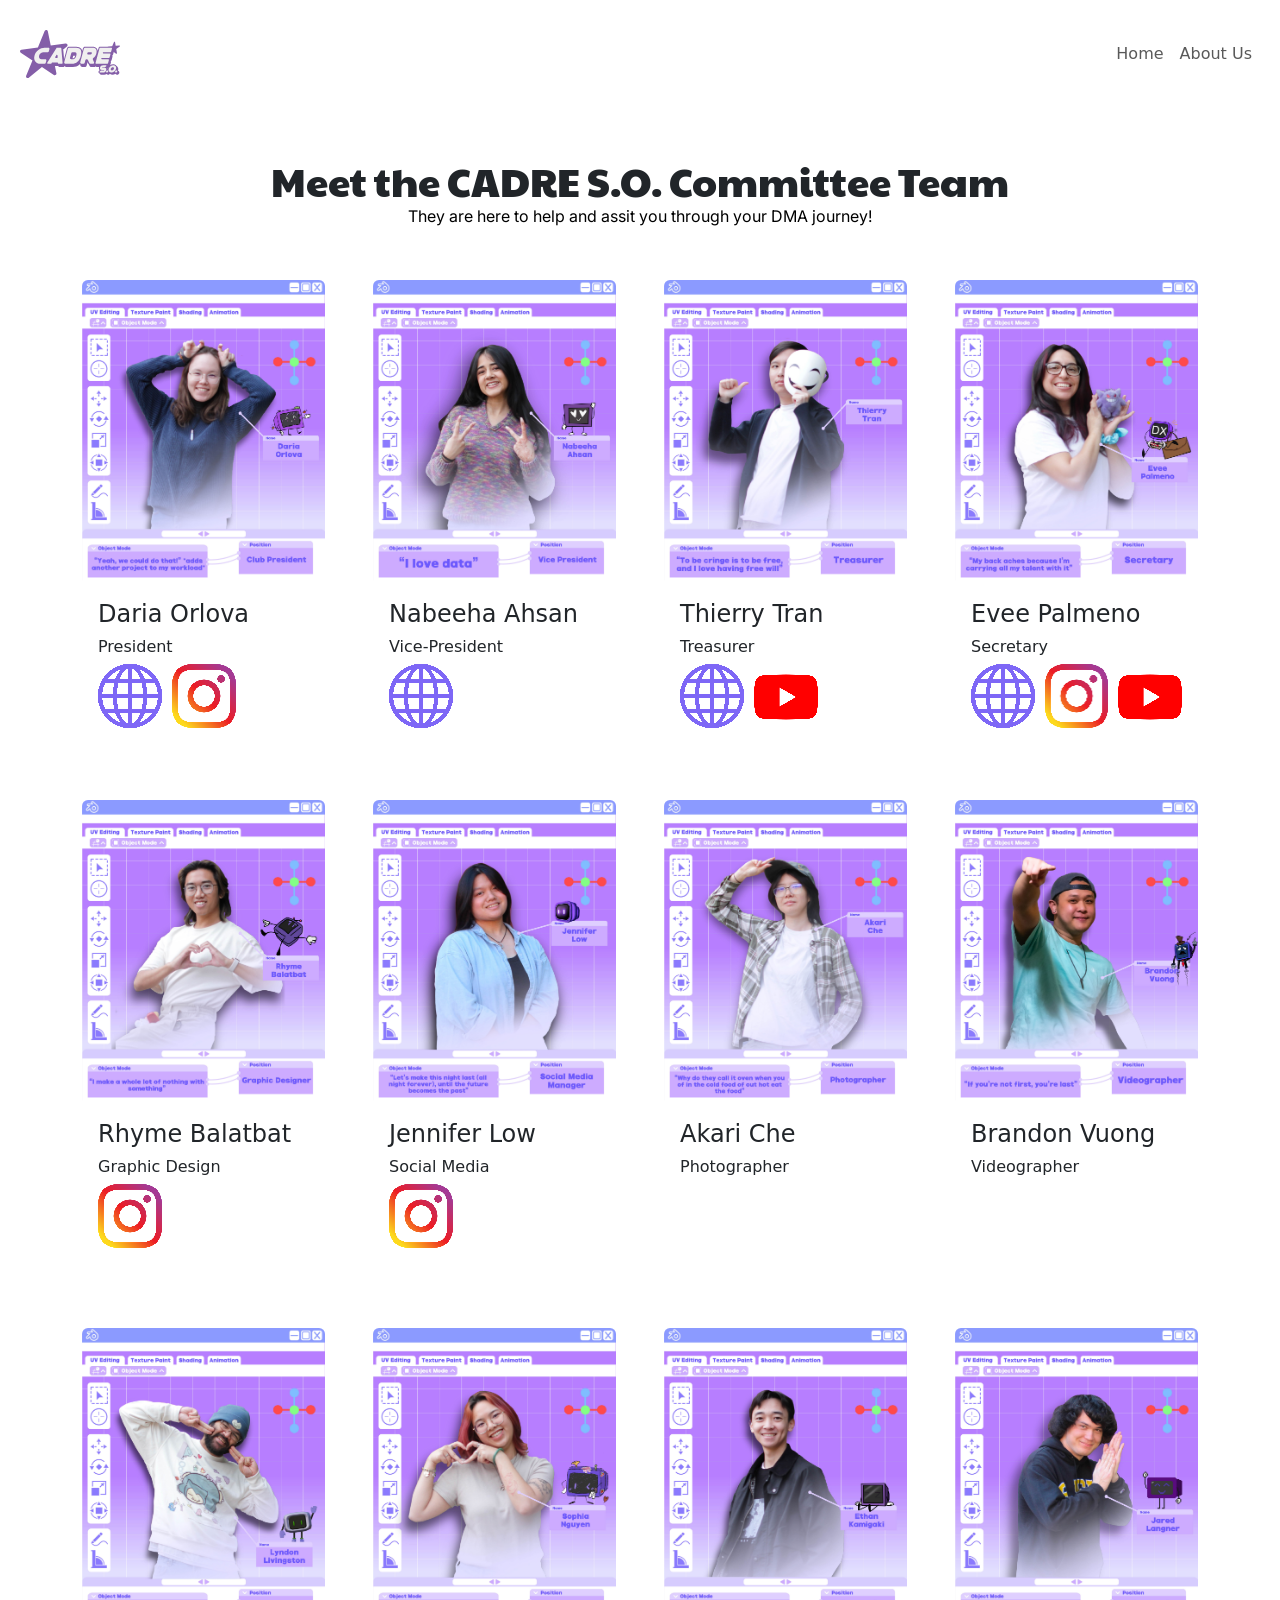
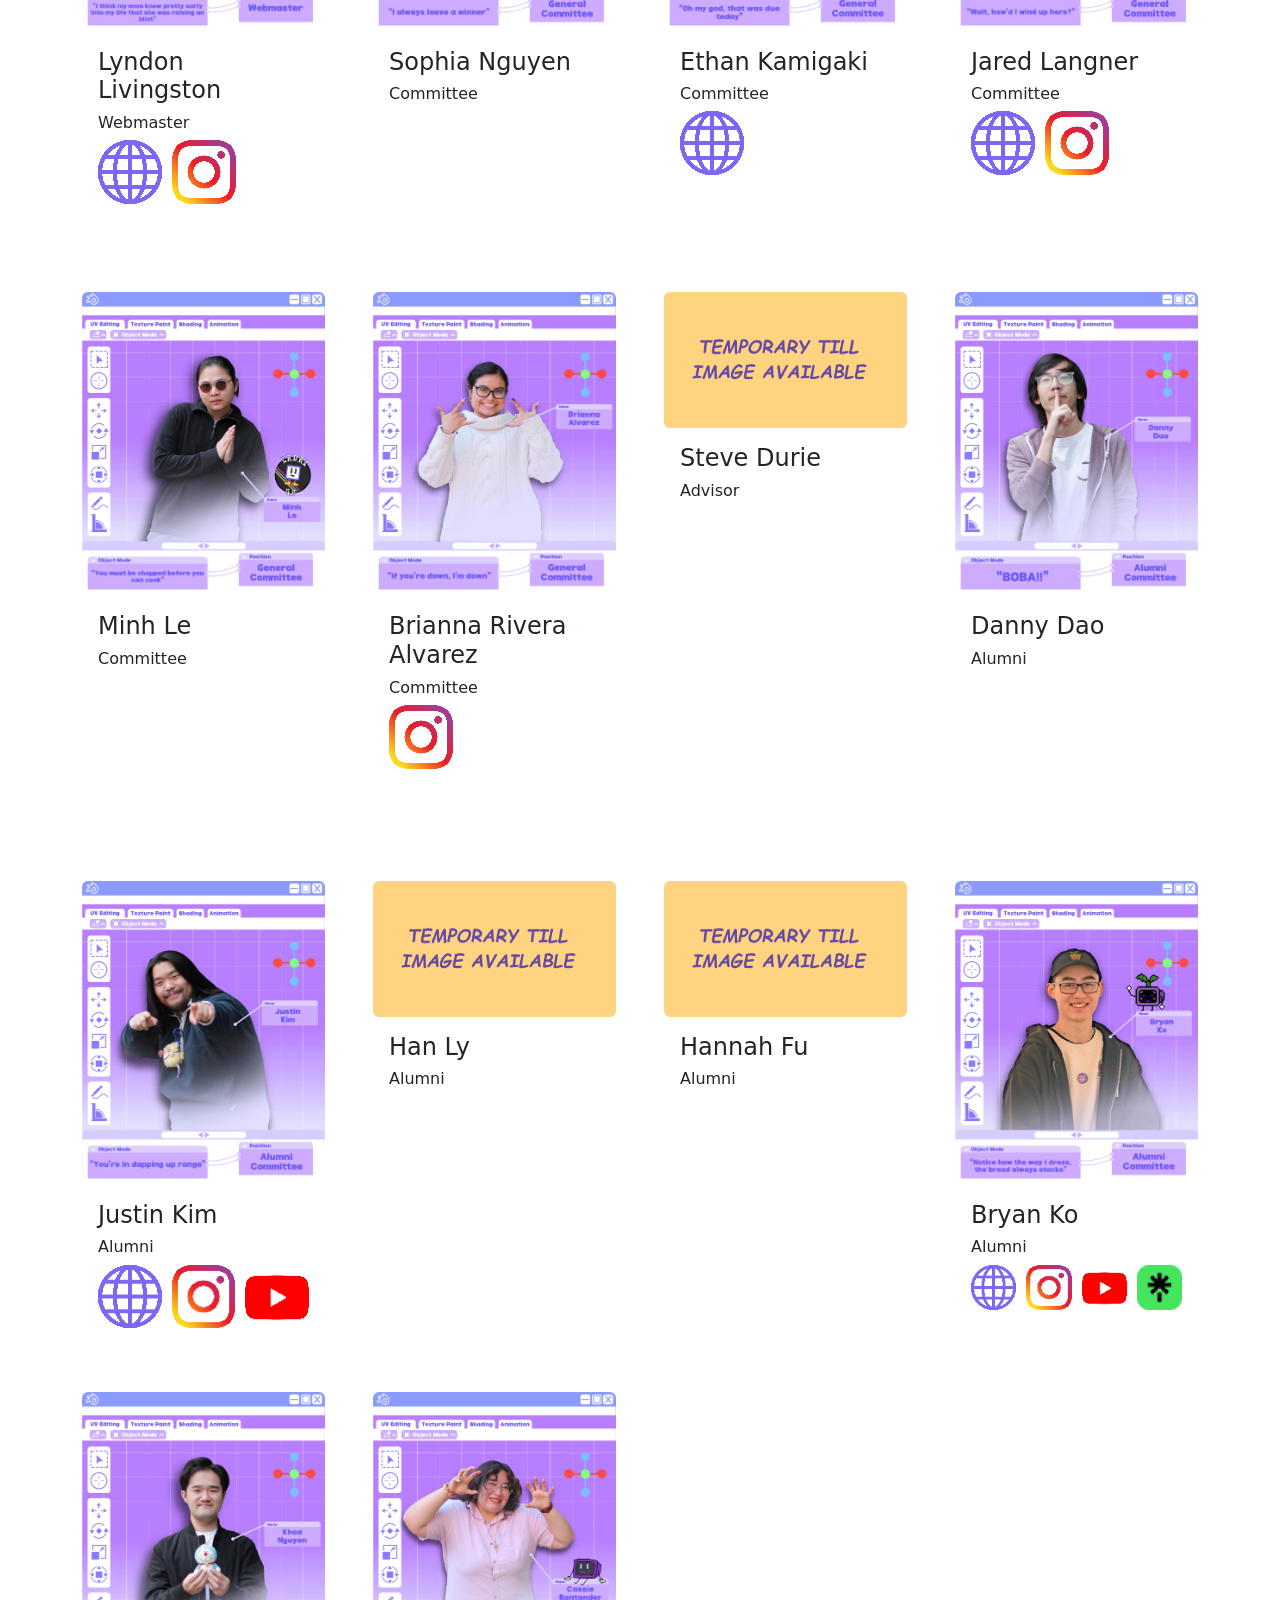
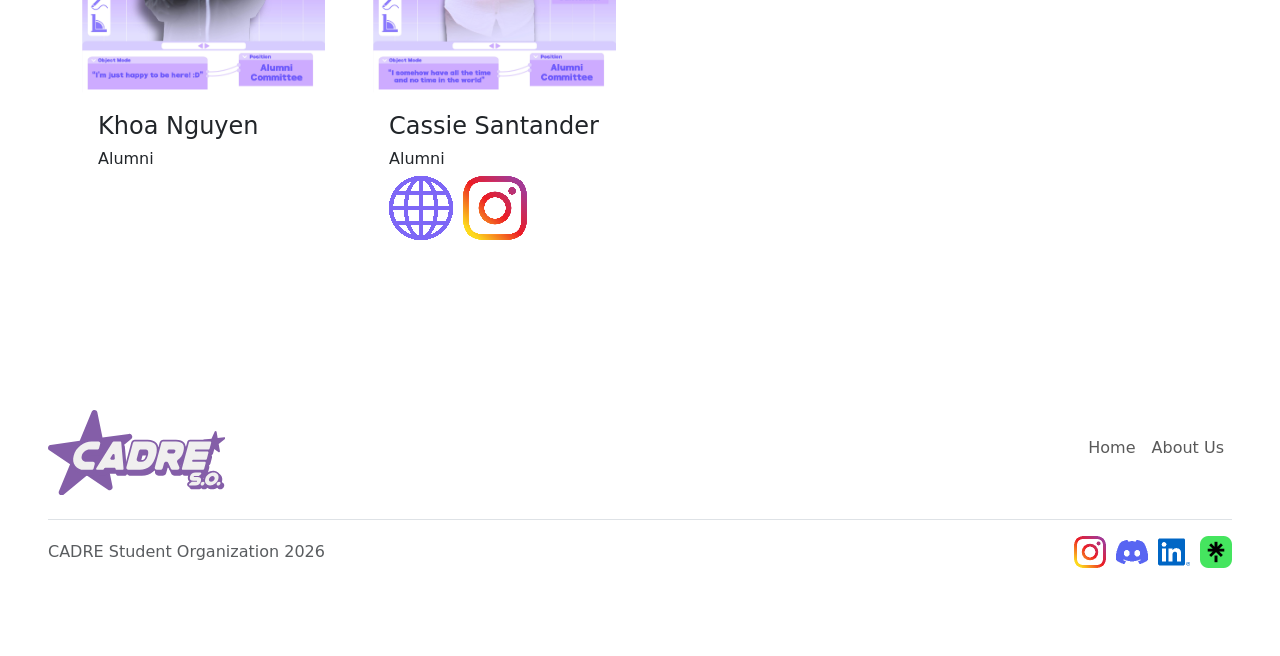
==== commit eeb43a33: "added photos added bryan and evee links added new team photos corrected <nav> head's <svg>" ====
--- a/aboutus.html
+++ b/aboutus.html
@@ -37,7 +37,7 @@
             color: #000000;
         }
     </style>
-
+    <link rel="icon" type="image/png" href="images/smaller_cadre_logo.png">
 </head>
 
 <body>
@@ -45,10 +45,50 @@
     <nav class="navbar navbar-expand-sm navbar-light p-2">
         <div class="container-xxl navbar-width">
             <a class="navbar-brand" href="./index.html" width="100px">
+                <!--<div class="img-wrapper">
+                <img src="cadreso-2024-logo.png"/>
+              </div>-->
+                <svg xmlns="http://www.w3.org/2000/svg" id="Layer_2" data-name="Layer 2" viewBox="0 0 1323.04 637.29"
+                    width="100px">
+                    <defs>
+                        <style>
+                            <!-- .cls-1 {
+                            fill: #845ea8;
+                            }
+                            -->
+                            .cls-2
+                            {
+                            fill:
+                            #f0efef;
+                            }
+                        </style>
+                    </defs>
+                    <g id="Layer_1-2" data-name="Layer 1">
+                        <g>
+                            <path id="logo" class="cls-1"
+                                d="M1257.83,162.16l8.13,47.12,48.97-5.36c7.33-.8,11.09,8.53,5.25,13.04l-46.68,35.99,9.16,53.08c1.11,6.44-6.14,10.98-11.45,7.17l-39.28-28.21-44.22,34.09c-6.01,4.64-14.23-1.85-11.11-8.77l22.1-49.17-38.29-27.49c-5.44-3.9-3.19-12.46,3.46-13.18l55.86-6.11,24.24-53.93c2.95-6.57,12.63-5.35,13.85,1.75Z" />
+                            <path id="logo" class="cls-1"
+                                d="M367.97,17.62l38.63,188.39,197.07-27.83c22.05-3.12,34.29,24.71,17.08,38.86l-181.33,149.07,42.29,206.28c3.96,19.33-17.51,33.73-33.89,22.73l-157.94-106.08-174.07,143.1c-17.71,14.56-43.12-4.24-34.38-25.43l83.21-201.79L9.77,300.89c-16.78-11.27-10.81-37.3,9.21-40.13l217.8-30.76L326,13.65c8.29-20.11,37.61-17.33,41.98,3.98Z" />
+                            <path id="logo" class="cls-1"
+                                d="M1006.4,459.36c-6.4,0-12.31-2.91-16.2-7.99-.82-1.07-1.52-2.19-2.11-3.37-5.27,7.14-13.56,11.36-22.52,11.36h-35.02c-11,0-21.02-6.48-25.53-16.51l-19.23-42.74c-.37-.83-1.2-1.36-2.1-1.36h-3.27c-1.04,0-1.96.7-2.23,1.71l-10.2,38.14c-3.27,12.23-14.39,20.76-27.05,20.76h-29.23c-8.77,0-16.87-3.99-22.21-10.95-5.34-6.96-7.1-15.81-4.83-24.29l4.32-16.15c-5.83,8.19-12.25,15.41-19.26,21.63-22.23,19.75-50.44,29.76-83.84,29.76h-86.05c-8.84,0-17-4.02-22.38-11.03-.7-.92-1.34-1.86-1.92-2.84-.93,2.59-2.36,5.01-4.26,7.08-3.95,4.32-9.57,6.8-15.42,6.8h-44.21c-9.48,0-17.59-6.37-20.1-15.15h-62.05l-3,5c-3.76,6.26-10.62,10.15-17.93,10.15h-41.51c-7.6,0-14.6-4.13-18.28-10.77-.09-.16-.17-.31-.25-.47-4.88,6.89-12.91,11.24-21.71,11.24h-57.63c-33.48,0-59.41-12.22-77.04-36.32-17.5-23.91-21.85-52.82-12.95-85.93,8.46-31.87,27.14-59.39,55.52-81.76,28.47-22.44,59.18-33.82,91.3-33.82h50.27c8.33,0,16.02,3.79,21.1,10.4,5.07,6.61,6.75,15.02,4.6,23.07l-8.86,33.11c-3.11,11.61-13.67,19.73-25.7,19.73h-57.63c-9.64,0-18.71,3.46-27.73,10.57-9.11,7.19-14.81,15.48-17.44,25.35,0,.03-.02.06-.03.09-3.15,11.48-.03,17.56,2.59,21.13,2.54,3.47,7.2,8.08,18.2,8.08h50.27c8.33,0,16.02,3.79,21.1,10.4,5.07,6.61,6.75,15.02,4.6,23.07l-.75,2.81,111.24-177.99c3.85-6.15,10.47-9.83,17.73-9.83h48.77c10.9,0,19.85,8.19,20.82,19.05l15.63,175.03,46.38-173.17c3.3-12.31,14.5-20.91,27.25-20.91h94.28c31.53,0,54.44,9.01,68.09,26.79,6.46,8.41,10.73,18.7,12.73,30.68l9.83-36.72c3.27-12.22,14.39-20.75,27.05-20.75h94.44c28.9,0,49.58,7.84,61.45,23.32,7.4,9.65,11.11,21.94,11.1,36.73l12.03-44.91c2.39-8.91,10.5-15.14,19.73-15.14h151c6.4,0,12.3,2.91,16.2,7.99,3.9,5.08,5.18,11.53,3.53,17.71l-12.16,45.46c-1.6,6-5.8,10.78-11.18,13.26,3.51,4.97,4.62,11.13,3.04,17.04l-12.16,45.46c-1.6,6-5.8,10.78-11.18,13.26,3.51,4.97,4.62,11.13,3.03,17.04l-12.16,45.46c-2.39,8.92-10.5,15.14-19.73,15.14h-151ZM1010.35,345.29c-8.58,15.88-19.88,28.33-33.79,37.19-.98.62-1.35,1.84-.88,2.89l14.96,33.46,19.7-73.55ZM692.82,307.83c-1.14,0-2.14.77-2.43,1.86l-16.15,60.2c-.27.99.09,1.73.43,2.18.34.45.97.98,2,.98h25.43c5.06,0,20.47,0,30.18-35.96,5.45-20.46,2.01-26.34,1.26-27.31-1.24-1.62-4.52-1.96-7.05-1.96h-33.68ZM485.34,357.9l-.38-5.88-3.53,5.88h3.91ZM904.79,307.83c-1.04,0-1.96.7-2.23,1.71-.25.91.08,1.59.4,2,.32.41.89.9,1.83.9h25.67c3.62,0,5.28-.73,6.54-4.62h-32.21Z" />
+                            <path id="logo" class="cls-1"
+                                d="M1020.52,491.21c-6.4,0-12.31-2.91-16.2-7.99-.82-1.07-1.52-2.19-2.11-3.37-5.27,7.14-13.56,11.36-22.52,11.36h-35.02c-11,0-21.02-6.48-25.53-16.51l-19.23-42.74c-.37-.83-1.2-1.36-2.1-1.36h-3.27c-1.04,0-1.96.7-2.23,1.71l-10.2,38.14c-3.27,12.23-14.39,20.76-27.05,20.76h-29.23c-8.77,0-16.87-3.99-22.21-10.95-5.34-6.96-7.1-15.81-4.83-24.29l4.32-16.15c-5.83,8.19-12.25,15.41-19.26,21.63-22.23,19.75-50.44,29.76-83.84,29.76h-86.05c-8.84,0-17-4.02-22.38-11.03-.7-.92-1.34-1.86-1.92-2.84-.93,2.59-2.36,5.01-4.26,7.08-3.95,4.32-9.57,6.8-15.42,6.8h-44.21c-9.48,0-17.59-6.37-20.1-15.15h-62.05l-3,5c-3.76,6.26-10.62,10.15-17.93,10.15h-41.51c-7.6,0-14.6-4.13-18.28-10.77-.09-.16-.17-.31-.25-.47-4.88,6.89-12.91,11.24-21.71,11.24h-57.63c-33.48,0-59.41-12.22-77.04-36.32-17.5-23.91-21.85-52.82-12.95-85.93,8.46-31.87,27.14-59.39,55.52-81.76,28.47-22.44,59.18-33.82,91.3-33.82h50.27c8.33,0,16.02,3.79,21.1,10.4,5.07,6.61,6.75,15.02,4.6,23.07l-8.86,33.11c-3.11,11.61-13.67,19.73-25.7,19.73h-57.63c-9.64,0-18.71,3.46-27.73,10.57-9.11,7.19-14.81,15.48-17.44,25.35,0,.03-.02.06-.03.09-3.15,11.48-.03,17.56,2.59,21.13,2.54,3.47,7.2,8.08,18.2,8.08h50.27c8.33,0,16.02,3.79,21.1,10.4,5.07,6.61,6.75,15.02,4.6,23.07l-.75,2.81,111.24-177.99c3.85-6.15,10.47-9.83,17.73-9.83h48.77c10.9,0,19.85,8.19,20.82,19.05l15.63,175.03,46.38-173.17c3.3-12.31,14.5-20.91,27.25-20.91h94.28c31.53,0,54.44,9.01,68.09,26.79,6.46,8.41,10.73,18.7,12.73,30.68l9.83-36.72c3.27-12.22,14.39-20.75,27.05-20.75h94.44c28.9,0,49.58,7.84,61.45,23.32,7.4,9.65,11.11,21.94,11.1,36.73l12.03-44.91c2.39-8.91,10.5-15.14,19.73-15.14h151c6.4,0,12.3,2.91,16.2,7.99,3.9,5.08,5.18,11.53,3.53,17.71l-12.16,45.46c-1.6,6-5.8,10.78-11.18,13.26,3.51,4.97,4.62,11.13,3.04,17.04l-12.16,45.46c-1.6,6-5.8,10.78-11.18,13.26,3.51,4.97,4.62,11.13,3.03,17.04l-12.16,45.46c-2.39,8.92-10.5,15.14-19.73,15.14h-151ZM1024.46,377.13c-8.58,15.88-19.88,28.33-33.79,37.19-.98.62-1.35,1.84-.88,2.89l14.96,33.46,19.7-73.55ZM706.94,339.68c-1.14,0-2.14.77-2.43,1.86l-16.15,60.2c-.27.99.09,1.73.43,2.18.34.45.97.98,2,.98h25.43c5.06,0,20.47,0,30.18-35.96,5.45-20.46,2.01-26.34,1.26-27.31-1.24-1.62-4.52-1.96-7.05-1.96h-33.68ZM499.45,389.75l-.38-5.88-3.53,5.88h3.91ZM918.9,339.68c-1.04,0-1.96.7-2.23,1.71-.25.91.08,1.59.4,2,.32.41.89.9,1.83.9h25.67c3.62,0,5.28-.73,6.54-4.62h-32.21Z" />
+                            <path id="logo" class="cls-2"
+                                d="M326,234.37h50.27c9.04,0,15.62,8.57,13.29,17.31l-8.86,33.11c-1.61,6.02-7.06,10.2-13.29,10.2h-57.63c-12.53,0-24.42,4.45-35.69,13.33-11.27,8.89-18.56,19.6-21.9,32.13-3.44,12.53-1.89,23.24,4.62,32.12,6.52,8.89,16.04,13.33,28.56,13.33h50.27c9.04,0,15.62,8.57,13.29,17.31l-8.86,33.11c-1.61,6.02-7.06,10.2-13.29,10.2h-57.63c-29.3,0-51.52-10.35-66.67-31.06-15.15-20.71-18.79-45.71-10.91-75.01,7.78-29.3,24.8-54.3,51.07-75.01,26.26-20.71,54.04-31.06,83.34-31.06ZM419.87,435.28l-4.4,7.33c-1.46,2.43-4.08,3.91-6.91,3.91h-41.51c-6.33,0-10.19-6.96-6.83-12.33l122.52-196.03c1.47-2.36,4.06-3.79,6.83-3.79h48.77c4.17,0,7.66,3.19,8.03,7.34l17.5,196.03c.42,4.72-3.29,8.78-8.03,8.78h-44.21c-4.26,0-7.79-3.32-8.04-7.58h0c-.26-4.26-3.78-7.58-8.04-7.58h-68.77c-2.83,0-5.45,1.49-6.91,3.91ZM498.49,362.17l-1.71-26.28c-.51-7.89-10.89-10.4-14.95-3.62l-15.77,26.28c-3.22,5.37.65,12.21,6.91,12.21h17.47c4.66,0,8.34-3.94,8.04-8.58ZM584.99,427.18l48.6-181.42c1.8-6.72,7.89-11.39,14.84-11.39h94.28c60.61,0,81.47,35.36,62.58,106.07-18.99,70.72-58.79,106.07-119.41,106.07h-86.05c-10.1,0-17.45-9.58-14.84-19.34ZM677.98,306.36l-16.15,60.2c-2.62,9.76,4.73,19.34,14.84,19.34h25.43c20.2,0,34.4-15.15,42.58-45.46,8.08-30.31,2.02-45.46-18.18-45.46h-33.68c-6.95,0-13.04,4.67-14.84,11.38ZM883.69,385.9h-3.27c-6.86,0-12.87,4.61-14.64,11.24l-10.2,38.14c-1.77,6.63-7.78,11.24-14.64,11.24h-29.23c-9.96,0-17.21-9.45-14.64-19.07l48.71-181.84c1.77-6.63,7.78-11.23,14.64-11.23h94.44c50.51,0,69,25.26,55.46,75.77-7.67,28.62-21.22,49.12-40.66,61.51-6.34,4.04-8.77,12.1-5.7,18.97l15.46,34.56c4.48,10.02-2.85,21.34-13.83,21.34h-35.02c-5.96,0-11.37-3.5-13.82-8.93l-19.23-42.74c-2.45-5.44-7.86-8.93-13.82-8.93ZM890.16,306.19h0c-2.6,9.63,4.65,19.1,14.63,19.1h25.67c10.1,0,16.52-5.05,19.24-15.15,2.73-10.1-.96-15.15-11.06-15.15h-33.86c-6.85,0-12.84,4.59-14.63,11.2ZM1217.49,243.91l-12.16,45.46c-.89,3.31-3.89,5.62-7.32,5.62h-94.45c-3.42,0-6.42,2.3-7.31,5.6h0c-1.3,4.82,2.33,9.55,7.31,9.55h86.31c4.98,0,8.61,4.72,7.32,9.53l-12.16,45.46c-.89,3.31-3.89,5.62-7.32,5.62h-94.45c-3.42,0-6.42,2.3-7.31,5.6h0c-1.3,4.82,2.33,9.55,7.31,9.55h86.31c4.98,0,8.61,4.72,7.32,9.53l-12.16,45.46c-.89,3.31-3.89,5.62-7.32,5.62h-151c-4.98,0-8.61-4.73-7.32-9.54l52.77-196.99c.89-3.31,3.89-5.62,7.32-5.62h151c4.98,0,8.61,4.72,7.32,9.53Z" />
+                            <path id="logo" class="cls-1"
+                                d="M1267.39,575.98c-7.93,0-14.72-3.31-19.14-9.32-.62-.85-1.18-1.72-1.67-2.63-12.33,7.93-25.47,11.95-39.17,11.95s-25.81-4.3-34.79-12.54c-1.62,2.06-3.53,3.96-5.71,5.69-5.75,4.54-12.11,6.85-18.92,6.85-7.7,0-14.33-3.12-18.75-8.81-9.07,5.85-20.35,8.81-33.56,8.81h-37.19c-8.87,0-16.47-5.41-19.38-13.79-2.91-8.38-.29-17.34,6.67-22.83l8.54-6.74c-1.82-1.46-3.43-3.12-4.84-4.96-6.58-8.58-7.98-20.16-4.15-34.4,3.53-13.24,10.21-23.48,19.84-30.42,9.39-6.77,21.42-10.2,35.74-10.2h33.7c8.87,0,16.47,5.41,19.38,13.79,2.91,8.38.29,17.34-6.67,22.83l-6.78,5.35c2.6,1.78,4.85,3.9,6.73,6.34,4.48,5.83,6.55,13.04,6.19,21.51.66-.04,1.32-.07,1.99-.07.59,0,1.18.02,1.76.06.34-3.71,1.03-7.54,2.09-11.47,4.28-16.13,13.69-30.03,27.96-41.27,14.35-11.32,29.94-17.06,46.31-17.06,17.5,0,31.69,6.76,41.05,19.56,9.35,12.77,11.75,28.05,7.14,45.41-.48,1.79-1.03,3.56-1.64,5.3,5.65,1.15,10.47,4.17,13.87,8.8,3.03,4.12,6.1,11.07,3.53,20.77-.01.05-.03.1-.04.14-1.81,6.52-5.57,12.08-11.18,16.51-5.75,4.55-12.12,6.85-18.92,6.85ZM1226.1,506.23c-1.8,0-4.63.35-8.47,3.38-3.01,2.38-4.8,4.92-5.62,8.01,0,.03-.02.06-.03.09-.73,2.66-.17,3.43.1,3.79.29.4.65.89,2.79.89,1.8,0,4.63-.35,8.47-3.38,3.03-2.39,4.84-4.95,5.7-8.05.7-2.67.12-3.46-.16-3.84-.29-.39-.65-.89-2.79-.89Z" />
+                            <path id="logo" class="cls-1"
+                                d="M1283.94,592.17c-7.93,0-14.72-3.31-19.14-9.32-.62-.85-1.18-1.72-1.67-2.63-12.33,7.93-25.47,11.95-39.17,11.95s-25.81-4.3-34.79-12.54c-1.62,2.06-3.53,3.96-5.71,5.69-5.75,4.54-12.11,6.85-18.92,6.85-7.7,0-14.33-3.12-18.75-8.81-9.07,5.85-20.35,8.81-33.56,8.81h-37.19c-8.87,0-16.47-5.41-19.38-13.79-2.91-8.38-.29-17.34,6.67-22.83l8.54-6.74c-1.82-1.46-3.43-3.12-4.84-4.96-6.58-8.58-7.98-20.16-4.15-34.4,3.53-13.24,10.21-23.48,19.84-30.42,9.39-6.77,21.42-10.2,35.74-10.2h33.7c8.87,0,16.47,5.41,19.38,13.79,2.91,8.38.29,17.34-6.67,22.83l-6.78,5.35c2.6,1.78,4.85,3.9,6.73,6.34,4.48,5.83,6.55,13.04,6.19,21.51.66-.04,1.32-.07,1.99-.07.59,0,1.18.02,1.76.06.34-3.71,1.03-7.54,2.09-11.47,4.28-16.13,13.69-30.03,27.96-41.27,14.35-11.32,29.94-17.06,46.31-17.06,17.5,0,31.69,6.76,41.05,19.56,9.35,12.77,11.75,28.05,7.14,45.41-.48,1.79-1.03,3.56-1.64,5.3,5.65,1.15,10.47,4.17,13.87,8.8,3.03,4.12,6.1,11.07,3.53,20.77-.01.05-.03.1-.04.14-1.81,6.52-5.57,12.08-11.18,16.51-5.75,4.55-12.12,6.85-18.92,6.85ZM1242.65,522.43c-1.8,0-4.63.35-8.47,3.38-3.01,2.38-4.8,4.92-5.62,8.01,0,.03-.02.06-.03.09-.73,2.66-.17,3.43.1,3.79.29.4.65.89,2.79.89,1.8,0,4.63-.35,8.47-3.38,3.03-2.39,4.84-4.95,5.7-8.05.7-2.67.12-3.46-.16-3.84-.29-.39-.65-.89-2.79-.89Z" />
+                            <path id="logo" class="cls-2"
+                                d="M1085.72,528.26c-23.25,0-32.04-10.55-26.36-31.66,5.53-20.74,19.92-31.11,43.17-31.11h33.7c7.27,0,10.46,9.18,4.75,13.68l-15.93,12.57c-1.35,1.07-3.03,1.65-4.75,1.65h-25.24c-4.65,0-7.25,1.07-7.81,3.21-.7,2.51,1.28,3.77,5.93,3.77h20.92c23.25,0,32.11,10.37,26.57,31.11-5.67,21.11-20.13,31.66-43.38,31.66h-37.19c-7.27,0-10.46-9.18-4.75-13.68l15.93-12.57c1.35-1.07,3.03-1.65,4.75-1.65h28.73c4.65,0,7.32-1.26,8.02-3.77.56-2.14-1.49-3.21-6.14-3.21h-20.92ZM1149.61,563.13c-3.86,0-6.79-1.36-8.79-4.08-2-2.72-2.47-6.01-1.4-9.87,1.02-3.86,3.25-7.15,6.7-9.87,3.44-2.72,7.09-4.08,10.95-4.08s6.79,1.36,8.79,4.08c2,2.72,2.49,6.01,1.46,9.87-1.07,3.86-3.32,7.15-6.77,9.87-3.44,2.72-7.09,4.08-10.95,4.08ZM1209.03,563.13c-13.48,0-23.71-4.77-30.69-14.3-6.97-9.53-8.65-21.04-5.02-34.52,3.58-13.48,11.41-24.99,23.5-34.52,12.09-9.53,24.88-14.3,38.36-14.3s23.71,4.77,30.69,14.3c6.97,9.53,8.67,21.04,5.09,34.52-3.63,13.49-11.49,24.99-23.57,34.52-12.09,9.53-24.88,14.3-38.36,14.3ZM1232.92,529.09c5.18-4.09,8.57-9.02,10.15-14.79,1.53-5.76.8-10.69-2.2-14.79-3-4.09-7.38-6.14-13.15-6.14s-11.24,2.05-16.43,6.14c-5.18,4.09-8.54,9.02-10.08,14.79-1.58,5.77-.87,10.7,2.13,14.79,3,4.09,7.38,6.14,13.15,6.14s11.24-2.05,16.43-6.14ZM1269.01,563.13c-3.86,0-6.79-1.36-8.79-4.08-2-2.72-2.46-6.01-1.39-9.87,1.02-3.86,3.25-7.15,6.7-9.87,3.44-2.72,7.09-4.08,10.95-4.08s6.79,1.36,8.79,4.08c2,2.72,2.49,6.01,1.46,9.87-1.07,3.86-3.32,7.15-6.76,9.87-3.44,2.72-7.09,4.08-10.95,4.08Z" />
+                        </g>
+                    </g>
+
+                </svg>
 
                 <svg xmlns="http://www.w3.org/2000/svg" id="Layer_2" data-name="Layer 2" viewBox="0 0 272.1 223.89"
                     width="100px">
-                    <defs>
+                    <!-- <defs>
                         <style>
                         </style>
                     </defs>
@@ -62,7 +102,7 @@
                             <path id="logo" class="cls-1"
                                 d="m197.15,113.21c-2.94-1.96-6.18-3.63-9.66-4.9-.28-.1-.54-.22-.82-.32-6.56-1.37-12.39,1.57-17.08,6.84-1.59,1.79-3.05,3.82-4.36,6.08-11.53,19.93-11.33,55.28,12.67,55.05,15.18-2.29,33.28-18.65,35.41-31.89,2.63-10.41-4.33-22.97-16.17-30.85h.01Zm-7.9,13.6c-.71,8.11-2.32,18.92-4.53,28.57-.07.55-.71.87-1.3.86-.58-.12-1.12-.46-.92-.9,2.02-9.85,3.8-20.78,4.56-28.97.05-.55.1-1.09.15-1.64,0-.44.58-.68,1.16-.59s1.16.63,1.02,1.04c-.05.54-.09,1.08-.14,1.62h0Z" />
                         </g>
-                    </g>
+                    </g> -->
                 </svg>
             </a>
 
@@ -76,12 +116,12 @@
                 <!-- <li class="nav-item">
                     <a class="nav-link" href="./subzero.html">SubZERO</a>
                 </li> -->
-                <!-- <li class="nav-item"> 
-                     <a class="nav-link" href="./makerfaire2024.html">MakerFaire 2024</a> 
-                 </li> -->
-                <li class="nav-item">
+                <!-- <li class="nav-item">
+                    <a class="nav-link" href="./makerfaire2024.html">MakerFaire 2024</a>
+                </li> -->
+                <!-- <li class="nav-item">
                     <a class="nav-link" href="./events.html">Events</a>
-                </li>
+                </li> -->
             </ul>
         </div>
     </nav>
@@ -100,65 +140,76 @@
 
                     <div class="col-sm-3 card mt-5 border-0">
 
-                        <img class="card-img-top d-block img-fluid rounded" src="images/temp.png" alt="Card image">
+                        <img class="card-img-top d-block img-fluid rounded"
+                            src="images/members- photos/spr26/cadre-team/CADRE_team_frame_daria.jpg" alt="Card image">
                         <div class="card-body">
                             <h4 class="card-title">Daria Orlova</h4>
                             <h6 class="card-title">President</h6>
                             <!-- <p class="card-text">I’m a secret water bender.</p> -->
                             <div class="icon-container">
-                                <a href="https://saridlin.github.io/portfolio/"><img src="images/icons/internet.png"
-                                        class="icon"></a>
-                                <a href="https://www.instagram.com/lakikat/"><img src="images/icons/instagram.png"
-                                        class="icon"></a>
-                            </div>
-                        </div>
-
-
-                    </div>
-
-                    <div class="col-sm-3 mt-5 card border-0">
-
-                        <img class="card-img-top d-block img-fluid rounded" src="images/temp.png" alt="Card image">
+                                <a href="https://saridlin.github.io/portfolio/" target="_blank"><img
+                                        src="images/icons/internet.png" class="icon"></a>
+                                <a href="https://www.instagram.com/lakikat/" target="_blank"><img
+                                        src="images/icons/instagram.png" class="icon"></a>
+                            </div>
+                        </div>
+
+
+                    </div>
+
+                    <div class="col-sm-3 mt-5 card border-0">
+
+                        <img class="card-img-top d-block img-fluid rounded"
+                            src="images/members- photos/spr26/cadre-team/CADRE_team_frame_nabeeha.jpg" alt="Card image">
                         <div class="card-body">
                             <!-- <h4 class="card-title">Nabeeha Ahsan(a really great friend)</h4> -->
                             <h4 class="card-title">Nabeeha Ahsan</h4>
                             <h6 class="card-title">Vice-President</h6>
                             <!-- <p class="card-text">I’m a secret water bender.</p> -->
                             <div class="icon-container">
-                                <a href="https://n4beeha.github.io/nabeehaahsan/ "><img src="images/icons/internet.png"
-                                        class="icon"></a>
-                            </div>
-                        </div>
-
-
-                    </div>
-
-                    <div class="col-sm-3 mt-5 card border-0">
-
-                        <img class="card-img-top d-block img-fluid rounded" src="images/temp.png" alt="Card image">
+                                <a href="https://n4beeha.github.io/nabeehaahsan/ " target="_blank"><img
+                                        src="images/icons/internet.png" class="icon"></a>
+                            </div>
+                        </div>
+
+
+                    </div>
+
+                    <div class="col-sm-3 mt-5 card border-0">
+
+                        <img class="card-img-top d-block img-fluid rounded"
+                            src="images/members- photos/spr26/cadre-team/CADRE_team_frame_thierry.jpg" alt="Card image">
                         <div class="card-body">
                             <h4 class="card-title">Thierry Tran</h4>
                             <h6 class="card-title">Treasurer</h6>
                             <!-- <p class="card-text">I’m a secret water bender.</p> -->
                             <div class="icon-container">
-                                <a href="https://thesmilingparadx.github.io/portfolio/index.html"><img
+                                <a href="https://thesmilingparadx.github.io/portfolio/index.html" target="_blank"><img
                                         src="images/icons/internet.png" class="icon"></a>
-                                <a href="https://youtube.com/@thesmilingparadx"><img src="images/icons/youtube.png"
-                                        class="icon"></a>
-                            </div>
-                        </div>
-
-
-                    </div>
-
-                    <div class="col-sm-3 mt-5 card border-0">
-
-                        <img class="card-img-top d-block img-fluid rounded" src="images/temp.png" alt="Card image">
+                                <a href="https://youtube.com/@thesmilingparadx" target="_blank"><img
+                                        src="images/icons/youtube.png" class="icon"></a>
+                            </div>
+                        </div>
+
+
+                    </div>
+
+                    <div class="col-sm-3 mt-5 card border-0">
+
+                        <img class="card-img-top d-block img-fluid rounded"
+                            src="images/members- photos/spr26/cadre-team/CADRE_team_frame_evee.jpg" alt="Card image">
                         <div class="card-body">
                             <h4 class="card-title">Evee Palmeno</h4>
                             <h6 class="card-title">Secretary</h6>
                             <!-- <p class="card-text">I’m a secret water bender.</p> -->
-                            <!-- <a href="https://eveeningart.weebly.com" class="btn btn-primary">See Profile</a> -->
+                            <div class="icon-container">
+                                <a href="https://eveeningart.weebly.com/" target="_blank"><img
+                                        src="images/icons/internet.png" class="icon"></a>
+                                <a href="https://www.instagram.com/eveeningart/ " target="_blank"><img
+                                        src="images/icons/instagram.png" class="icon"></a>
+                                <a href="https://youtu.be/k0c8lDzCUYY?si=IJYylU0OglqvnuKX" target="_blank"><img
+                                        src="images/icons/youtube.png" class="icon"></a>
+                            </div>
                         </div>
 
 
@@ -171,39 +222,43 @@
                 <div class="row gx-5">
                     <div class="col-sm-3 card mt-5 border-0">
 
-                        <img class="card-img-top d-block img-fluid rounded" src="images/temp.png" alt="Card image">
+                        <img class="card-img-top d-block img-fluid rounded"
+                            src="images/members- photos/spr26/cadre-team/CADRE_team_frame_rhyme.jpg" alt="Card image">
                         <div class="card-body">
                             <h4 class="card-title">Rhyme Balatbat</h4>
                             <h6 class="card-title">Graphic Design</h6>
                             <!-- <p class="card-text">I’m a secret water bender.</p> -->
                             <div class="icon-container">
-                                <a href="https://www.instagram.com/sweetfriedshremi"><img
-                                        src="images/icons/instagram.png" class="icon"></a>
-                            </div>
-                        </div>
-
-
-                    </div>
-
-                    <div class="col-sm-3 mt-5 card border-0">
-
-                        <img class="card-img-top d-block img-fluid rounded" src="images/temp.png" alt="Card image">
+                                <a href="https://www.instagram.com/sweetfriedshremi" target="_blank"><img
+                                        src="images/icons/instagram.png" class="icon"></a>
+                            </div>
+                        </div>
+
+
+                    </div>
+
+                    <div class="col-sm-3 mt-5 card border-0">
+
+                        <img class="card-img-top d-block img-fluid rounded"
+                            src="images/members- photos/spr26/cadre-team/CADRE_team_frame_jennifer.jpg"
+                            alt="Card image">
                         <div class="card-body">
                             <h4 class="card-title">Jennifer Low</h4>
                             <h6 class="card-title">Social Media</h6>
                             <!-- <p class="card-text">I’m a secret water bender.</p> -->
                             <div class="icon-container">
-                                <a href="https://www.instagram.com/jumpinjenllyfish/ "><img
-                                        src="images/icons/instagram.png" class="icon"></a>
-                            </div>
-                        </div>
-
-
-                    </div>
-
-                    <div class="col-sm-3 mt-5 card border-0">
-
-                        <img class="card-img-top d-block img-fluid rounded" src="images/temp.png" alt="Card image">
+                                <a href="https://www.instagram.com/jumpinjenllyfish/ " target="_blank"><img
+                                        src="images/icons/instagram.png" class="icon"></a>
+                            </div>
+                        </div>
+
+
+                    </div>
+
+                    <div class="col-sm-3 mt-5 card border-0">
+
+                        <img class="card-img-top d-block img-fluid rounded"
+                            src="images/members- photos/spr26/cadre-team/CADRE_team_frame_akari.jpg" alt="Card image">
                         <div class="card-body">
                             <h4 class="card-title">Akari Che</h4>
                             <h6 class="card-title">Photographer</h6>
@@ -215,7 +270,8 @@
 
                     <div class="col-sm-3 mt-5 card border-0">
 
-                        <img class="card-img-top d-block img-fluid rounded" src="images/temp.png" alt="Card image">
+                        <img class="card-img-top d-block img-fluid rounded"
+                            src="images/members- photos/spr26/cadre-team/CADRE_team_frame_brandon.jpg" alt="Card image">
                         <div class="card-body">
                             <h4 class="card-title">Brandon Vuong</h4>
                             <h6 class="card-title">Videographer</h6>
@@ -231,22 +287,24 @@
 
                     <div class="col-sm-3 mt-5 card border-0">
 
-                        <img class="card-img-top d-block img-fluid rounded" src="images/temp.png" alt="Card image">
+                        <img class="card-img-top d-block img-fluid rounded"
+                            src="images/members- photos/spr26/cadre-team/CADRE_team_frame_lyndon.jpg" alt="Card image">
                         <div class="card-body">
                             <h4 class="card-title">Lyndon Livingston</h4>
                             <h6 class="card-title">Webmaster</h6>
                             <!-- <p class="card-text">I’m a secret water bender.</p> -->
                             <div class="icon-container">
-                                <a href="https://theirishblackguy.github.io/portfoilo/index.html"><img
+                                <a href="https://theirishblackguy.github.io/portfoilo/index.html" target="_blank"><img
                                         src="images/icons/internet.png" class="icon"></a>
-                                <a href="https://www.instagram.com/theirishblackguy/"><img
-                                        src="images/icons/instagram.png" class="icon"></a>
-                            </div>
-                        </div>
-                    </div>
-                    <div class="col-sm-3 card mt-5 border-0">
-
-                        <img class="card-img-top d-block img-fluid rounded" src="images/temp.png" alt="Card image">
+                                <a href="https://www.instagram.com/theirishblackguy/" target="_blank"><img
+                                        src="images/icons/instagram.png" class="icon"></a>
+                            </div>
+                        </div>
+                    </div>
+                    <div class="col-sm-3 card mt-5 border-0">
+
+                        <img class="card-img-top d-block img-fluid rounded"
+                            src="images/members- photos/spr26/cadre-team/CADRE_team_frame_sophia.jpg" alt="Card image">
                         <div class="card-body">
                             <h4 class="card-title">Sophia Nguyen</h4>
                             <h6 class="card-title">Committee</h6>
@@ -258,33 +316,34 @@
 
                     <div class="col-sm-3 mt-5 card border-0">
 
-                        <img class="card-img-top d-block img-fluid rounded" src="images/temp.png" alt="Card image">
+                        <img class="card-img-top d-block img-fluid rounded"
+                            src="images/members- photos/spr26/cadre-team/CADRE_team_frame_ethan.jpg" alt="Card image">
                         <div class="card-body">
                             <h4 class="card-title">Ethan Kamigaki</h4>
                             <h6 class="card-title">Committee</h6>
                             <!-- <p class="card-text">I’m a secret water bender.</p> -->
                             <div class="icon-container">
-                                <a href="https://ethankamigaki.wixsite.com/ethan"><img src="images/icons/internet.png"
-                                        class="icon"></a>
-                            </div>
-                        </div>
-
-
-                    </div>
-
-                    <div class="col-sm-3 mt-5 card border-0">
-
-                        <img class="card-img-top d-block img-fluid rounded" src="images/temp.png" alt="Card image">
+                                <a href="https://ethankamigaki.wixsite.com/ethan" target="_blank"><img
+                                        src="images/icons/internet.png" class="icon"></a>
+                            </div>
+                        </div>
+
+
+                    </div>
+
+                    <div class="col-sm-3 mt-5 card border-0">
+
+                        <img class="card-img-top d-block img-fluid rounded"
+                            src="images/members- photos/spr26/cadre-team/CADRE_team_frame_jared.jpg" alt="Card image">
                         <div class="card-body">
                             <h4 class="card-title">Jared Langner</h4>
                             <h6 class="card-title">Committee</h6>
                             <!-- <p class="card-text">I’m a secret water bender.</p> -->
                             <div class="icon-container">
-                                <a
-                                    href="https://jaredlangner-design.github.io/art-109/portfolio-site-p5/personal-site/ "><img
-                                        src="images/icons/internet.png" class="icon"></a>
-                                <a href="https://www.instagram.com/ssjared_/"><img src="images/icons/instagram.png"
-                                        class="icon"></a>
+                                <a href="https://jaredlangner-design.github.io/art-109/portfolio-site-p5/personal-site/ "
+                                    target="_blank"><img src="images/icons/internet.png" class="icon"></a>
+                                <a href="https://www.instagram.com/ssjared_/" target="_blank"><img
+                                        src="images/icons/instagram.png" class="icon"></a>
                             </div>
                         </div>
 
@@ -300,7 +359,8 @@
 
                     <div class="col-sm-3 card mt-5 border-0">
 
-                        <img class="card-img-top d-block img-fluid rounded" src="images/temp.png" alt="Card image">
+                        <img class="card-img-top d-block img-fluid rounded"
+                            src="images/members- photos/spr26/cadre-team/CADRE_team_frame_minh.jpg" alt="Card image">
                         <div class="card-body">
                             <h4 class="card-title">Minh Le</h4>
                             <h6 class="card-title">Committee</h6>
@@ -311,14 +371,15 @@
                     </div>
                     <div class="col-sm-3 card mt-5 border-0">
 
-                        <img class="card-img-top d-block img-fluid rounded" src="images/temp.png" alt="Card image">
+                        <img class="card-img-top d-block img-fluid rounded"
+                            src="images/members- photos/spr26/cadre-team/CADRE_team_frame_brianna.jpg" alt="Card image">
                         <div class="card-body">
                             <h4 class="card-title">Brianna Rivera Alvarez</h4>
                             <h6 class="card-title">Committee</h6>
                             <!-- <p class="card-text">I’m a secret water bender.</p> -->
                             <div class="icon-container">
-                                <a href="https://www.instagram.com/brianna.rial"><img src="images/icons/instagram.png"
-                                        class="icon"></a>
+                                <a href="https://www.instagram.com/brianna.rial" target="_blank"><img
+                                        src="images/icons/instagram.png" class="icon"></a>
                             </div>
                         </div>
 
@@ -340,7 +401,8 @@
 
                     <div class="col-sm-3 mt-5 card border-0">
 
-                        <img class="card-img-top d-block img-fluid rounded" src="images/temp.png" alt="Card image">
+                        <img class="card-img-top d-block img-fluid rounded"
+                            src="images/members- photos/spr26/cadre-team/CADRE_team_frame_danny.jpg" alt="Card image">
                         <div class="card-body">
                             <h4 class="card-title">Danny Dao</h4>
                             <h6 class="card-title">Alumni</h6>
@@ -360,17 +422,18 @@
 
                     <div class="col-sm-3 card mt-5 border-0">
 
-                        <img class="card-img-top d-block img-fluid rounded" src="images/temp.png" alt="Card image">
+                        <img class="card-img-top d-block img-fluid rounded"
+                            src="images/members- photos/spr26/cadre-team/CADRE_team_frame_justin.jpg" alt="Card image">
                         <div class="card-body">
                             <h4 class="card-title">Justin Kim</h4>
                             <h6 class="card-title">Alumni</h6>
                             <!-- <p class="card-text">I’m a secret water bender.</p> -->
                             <div class="icon-container">
-                                <a href="https://justinhkim.wixsite.com/justin-kim/s-projects-side-by-side"><img
-                                        src="images/icons/internet.png" class="icon"></a>
-                                <a href="https://www.instagram.com/cyfygg_/?hl=en"><img src="images/icons/instagram.png"
-                                        class="icon"></a>
-                                <a href="https://www.youtube.com/watch?v=iSvTS8HDzI8"><img
+                                <a href="https://justinhkim.wixsite.com/justin-kim/s-projects-side-by-side"
+                                    target="_blank"><img src="images/icons/internet.png" class="icon"></a>
+                                <a href="https://www.instagram.com/cyfygg_" target="_blank"><img
+                                        src="images/icons/instagram.png" class="icon"></a>
+                                <a href="https://www.youtube.com/watch?v=iSvTS8HDzI8" target="_blank"><img
                                         src="images/icons/youtube.png" class="icon"></a>
                             </div>
                         </div>
@@ -404,11 +467,22 @@
 
                     <div class="col-sm-3 mt-5 card border-0">
 
-                        <img class="card-img-top d-block img-fluid rounded" src="images/temp.png" alt="Card image">
+                        <img class="card-img-top d-block img-fluid rounded"
+                            src="images/members- photos/spr26/cadre-team/CADRE_team_frame_bryan.jpg" alt="Card image">
                         <div class="card-body">
                             <h4 class="card-title">Bryan Ko</h4>
                             <h6 class="card-title">Alumni</h6>
                             <!-- <p class="card-text">I’m a secret water bender.</p> -->
+                            <div class="icon-container">
+                                <a href="https://sprouttess.github.io/artist-portfolio/main-hub/index.html"
+                                    target="_blank"><img src="images/icons/internet.png" class="icon"></a>
+                                <a href="https://www.instagram.com/sprouttess?igsh=MzRlODBiNWFlZA=="
+                                    target="_blank"><img src="images/icons/instagram.png" class="icon"></a>
+                                <a href="https://youtu.be/2169bN4_Q7k" target="_blank"><img
+                                        src="images/icons/youtube.png" class="icon"></a>
+                                <a href="https://linktr.ee/sprouttess" target="_blank"><img
+                                        src="images/icons/linktree.png" class="icon"></a>
+                            </div>
                         </div>
 
 
@@ -421,7 +495,8 @@
                 <div class="row gx-5">
                     <div class="col-sm-3 card mt-5 border-0">
 
-                        <img class="card-img-top d-block img-fluid rounded" src="images/temp.png" alt="Card image">
+                        <img class="card-img-top d-block img-fluid rounded"
+                            src="images/members- photos/spr26/cadre-team/CADRE_team_frame_khoa.jpg" alt="Card image">
                         <div class="card-body">
                             <h4 class="card-title">Khoa Nguyen</h4>
                             <h6 class="card-title">Alumni</h6>
@@ -432,16 +507,17 @@
                     </div>
                     <div class="col-sm-3 card mt-5 border-0">
 
-                        <img class="card-img-top d-block img-fluid rounded" src="images/temp.png" alt="Card image">
+                        <img class="card-img-top d-block img-fluid rounded"
+                            src="images/members- photos/spr26/cadre-team/CADRE_team_frame_cassie.jpg" alt="Card image">
                         <div class="card-body">
                             <h4 class="card-title">Cassie Santander</h4>
                             <h6 class="card-title">Alumni</h6>
                             <!-- <p class="card-text">I’m a secret water bender.</p> -->
                             <div class="icon-container">
-                                <a href="https://cassandrasantander5.wixsite.com/cassandrasantander"><img
-                                        src="images/icons/internet.png" class="icon"></a>
-                                <a href="https://www.instagram.com/celesticvoid/"><img src="images/icons/instagram.png"
-                                        class="icon"></a>
+                                <a href="https://cassandrasantander5.wixsite.com/cassandrasantander"
+                                    target="_blank"><img src="images/icons/internet.png" class="icon"></a>
+                                <a href="https://www.instagram.com/celesticvoid/" target="_blank"><img
+                                        src="images/icons/instagram.png" class="icon"></a>
                             </div>
                         </div>
 
@@ -538,9 +614,9 @@
                             <!-- <li class="nav-item">
                             <a class="nav-link" href="./makerfaire2024.html">MakerFaire 2024</a>
                         </li> -->
-                            <li class="nav-item">
+                            <!-- <li class="nav-item">
                                 <a class="nav-link" href="./events.html">Events</a>
-                            </li>
+                            </li> -->
                         </ul>
                     </nav>
                 </div>
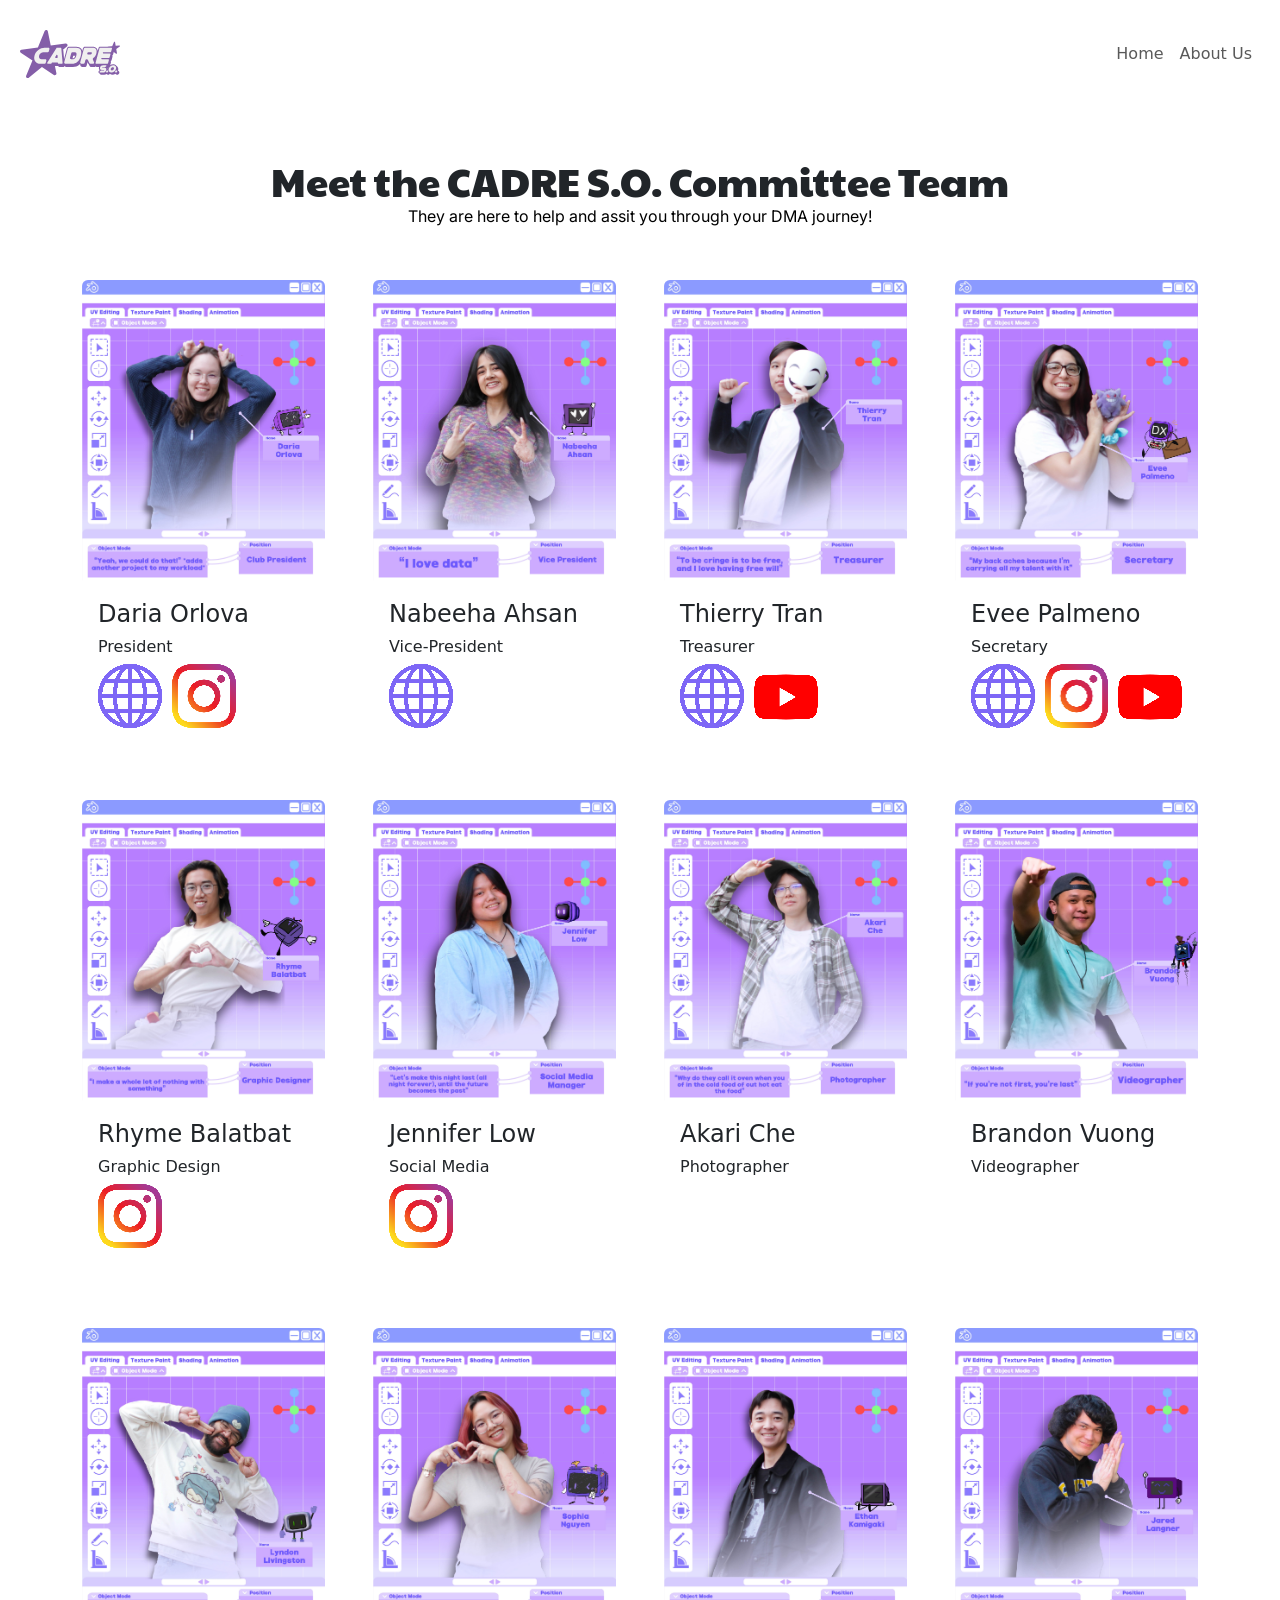
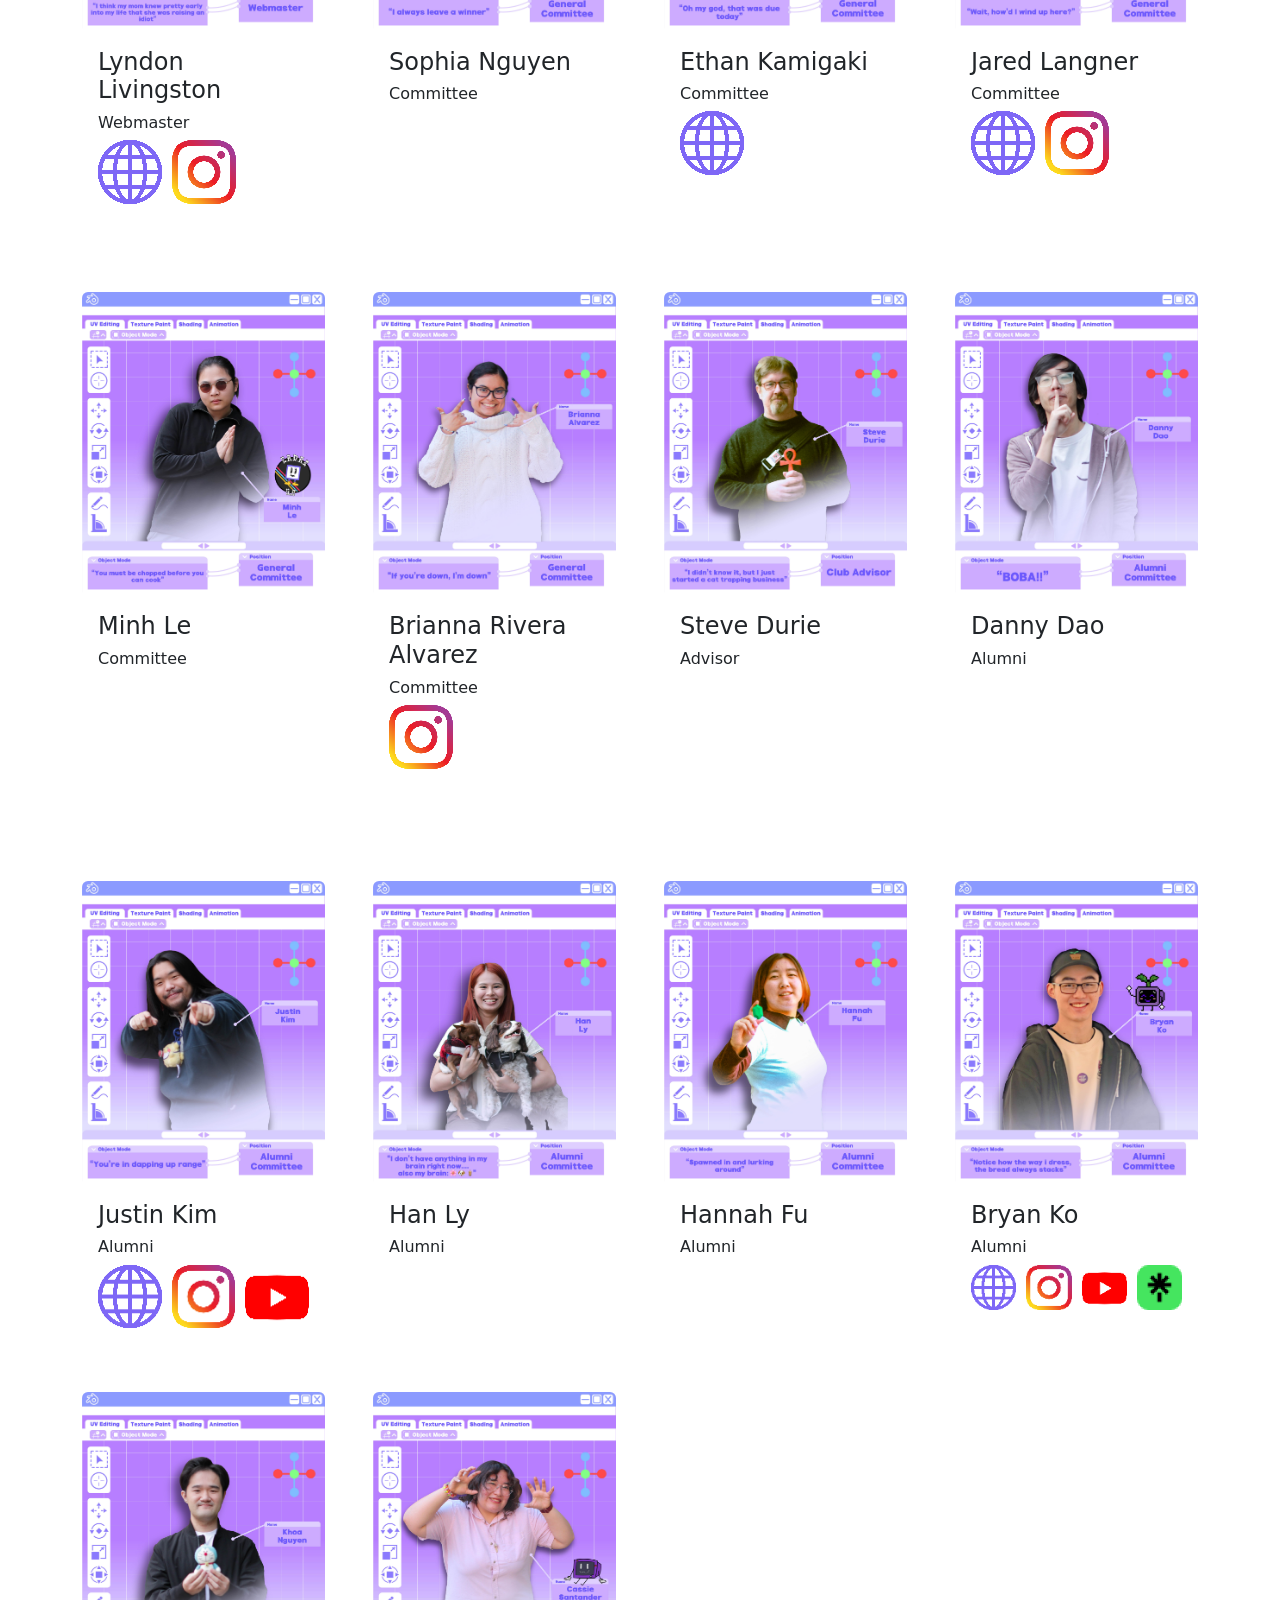
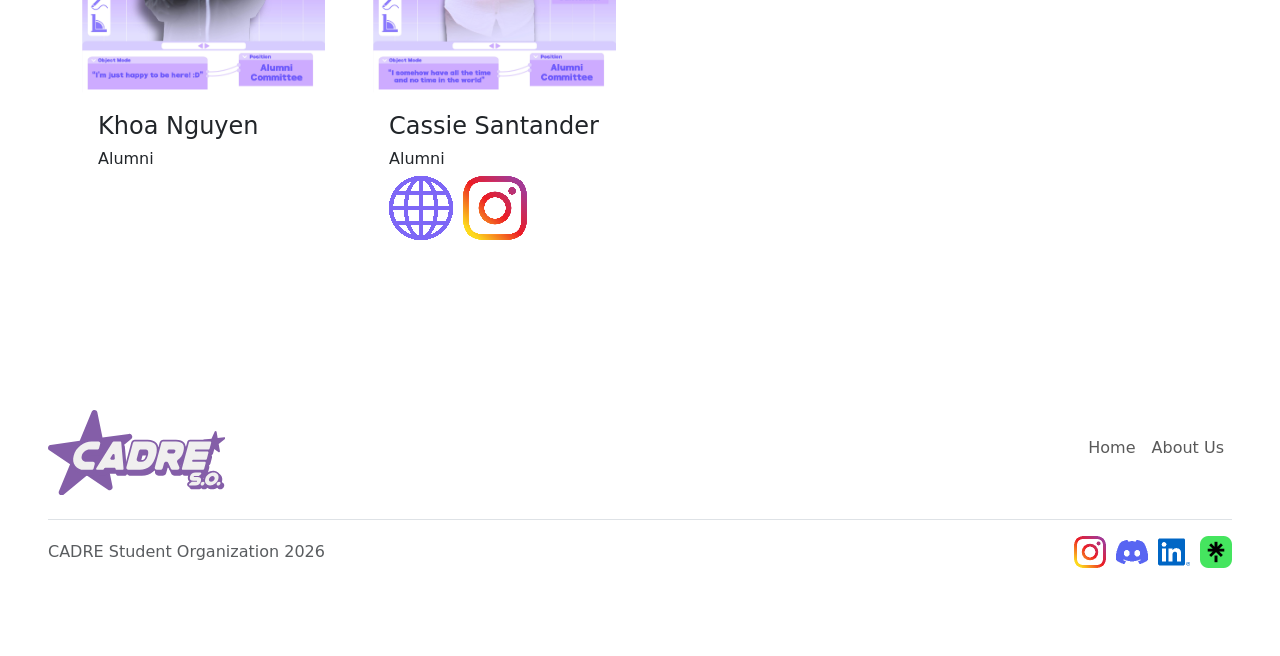
==== commit 1cd78708: "new photos added members photos added carousel photos" ====
--- a/aboutus.html
+++ b/aboutus.html
@@ -389,7 +389,8 @@
 
                     <div class="col-sm-3 mt-5 card border-0">
 
-                        <img class="card-img-top d-block img-fluid rounded" src="images/temp.png" alt="Card image">
+                        <img class="card-img-top d-block img-fluid rounded"
+                            src="images/members- photos/spr26/cadre-team/CADRE_team_frame_steve.jpg" alt="Card image">
                         <div class="card-body">
                             <h4 class="card-title">Steve Durie</h4>
                             <h6 class="card-title">Advisor</h6>
@@ -443,7 +444,8 @@
 
                     <div class="col-sm-3 card mt-5 border-0">
 
-                        <img class="card-img-top d-block img-fluid rounded" src="images/temp.png" alt="Card image">
+                        <img class="card-img-top d-block img-fluid rounded"
+                            src="images/members- photos/spr26/cadre-team/CADRE_team_frame_han.jpg" alt="Card image">
                         <div class="card-body">
                             <h4 class="card-title">Han Ly</h4>
                             <h6 class="card-title">Alumni</h6>
@@ -455,7 +457,8 @@
 
                     <div class="col-sm-3 mt-5 card border-0">
 
-                        <img class="card-img-top d-block img-fluid rounded" src="images/temp.png" alt="Card image">
+                        <img class="card-img-top d-block img-fluid rounded"
+                            src="images/members- photos/spr26/cadre-team/CADRE_team_frame_hannah.jpg" alt="Card image">
                         <div class="card-body">
                             <h4 class="card-title">Hannah Fu</h4>
                             <h6 class="card-title">Alumni</h6>
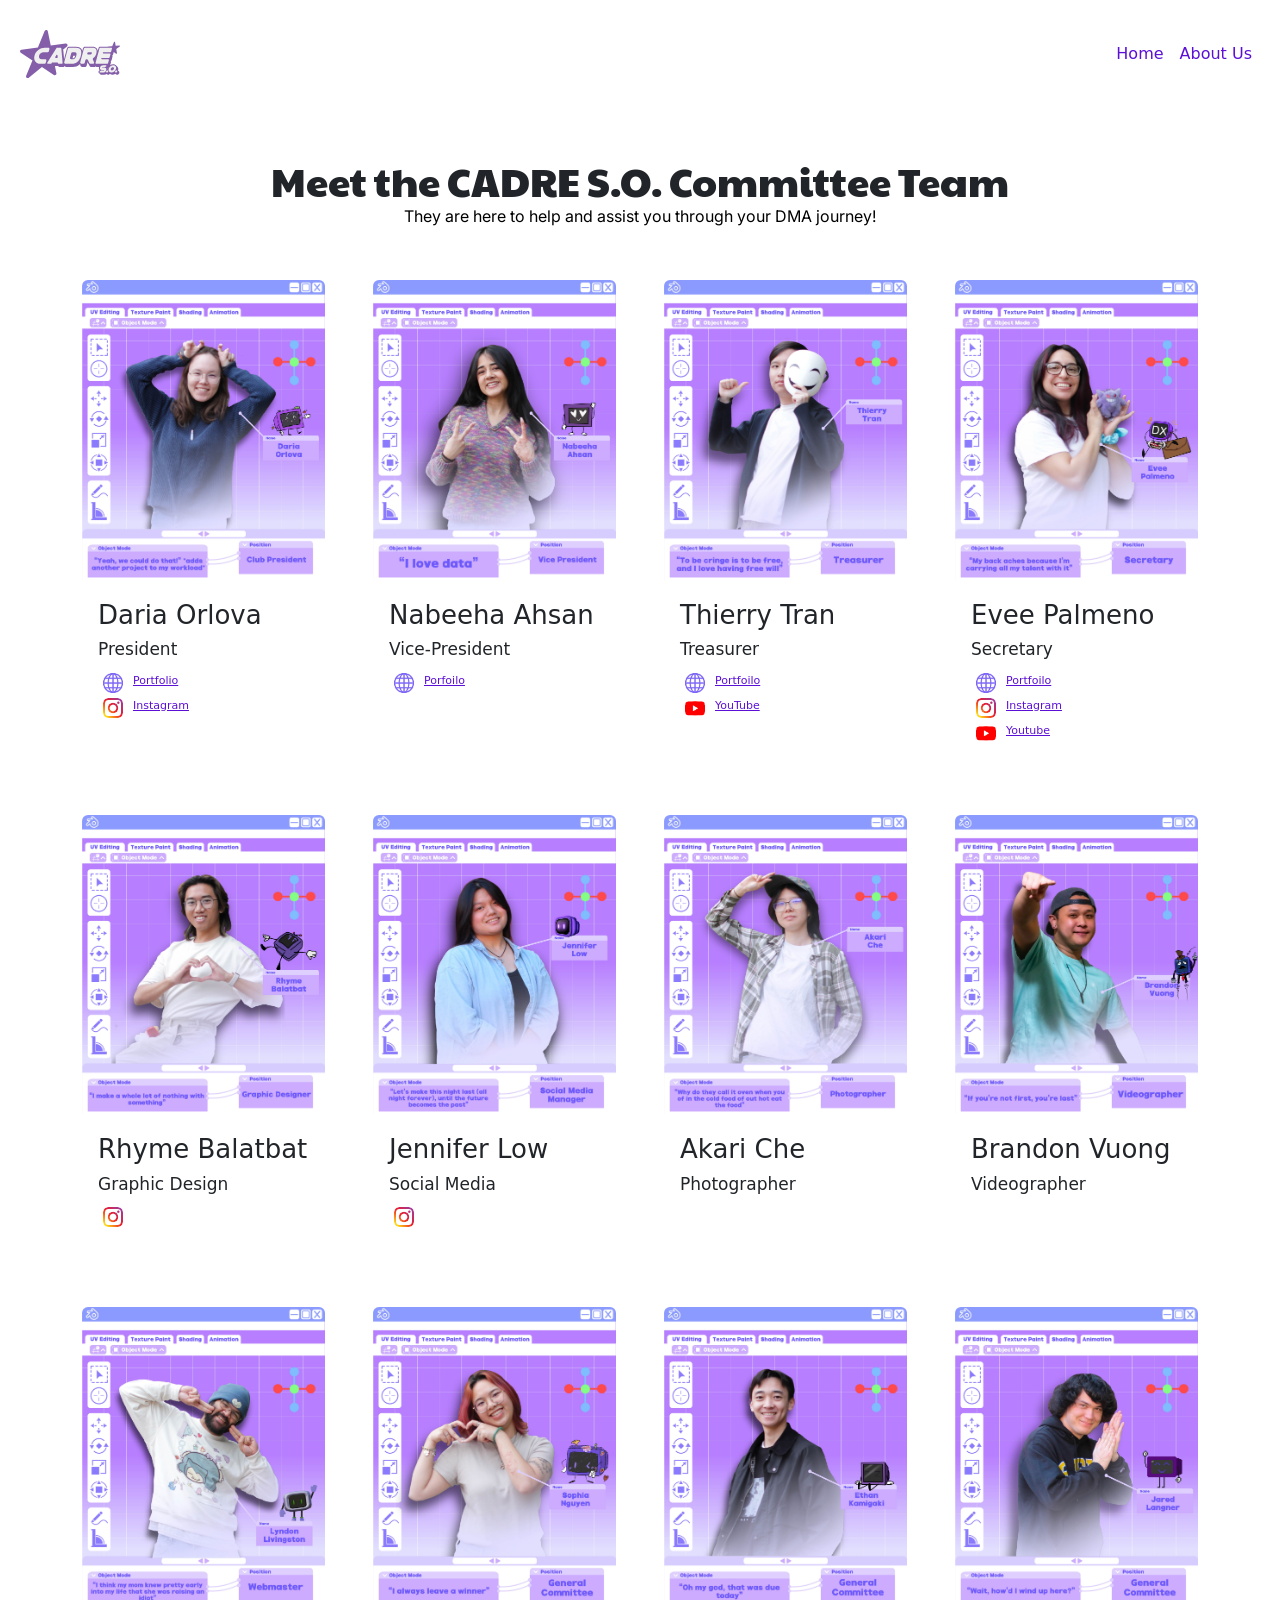
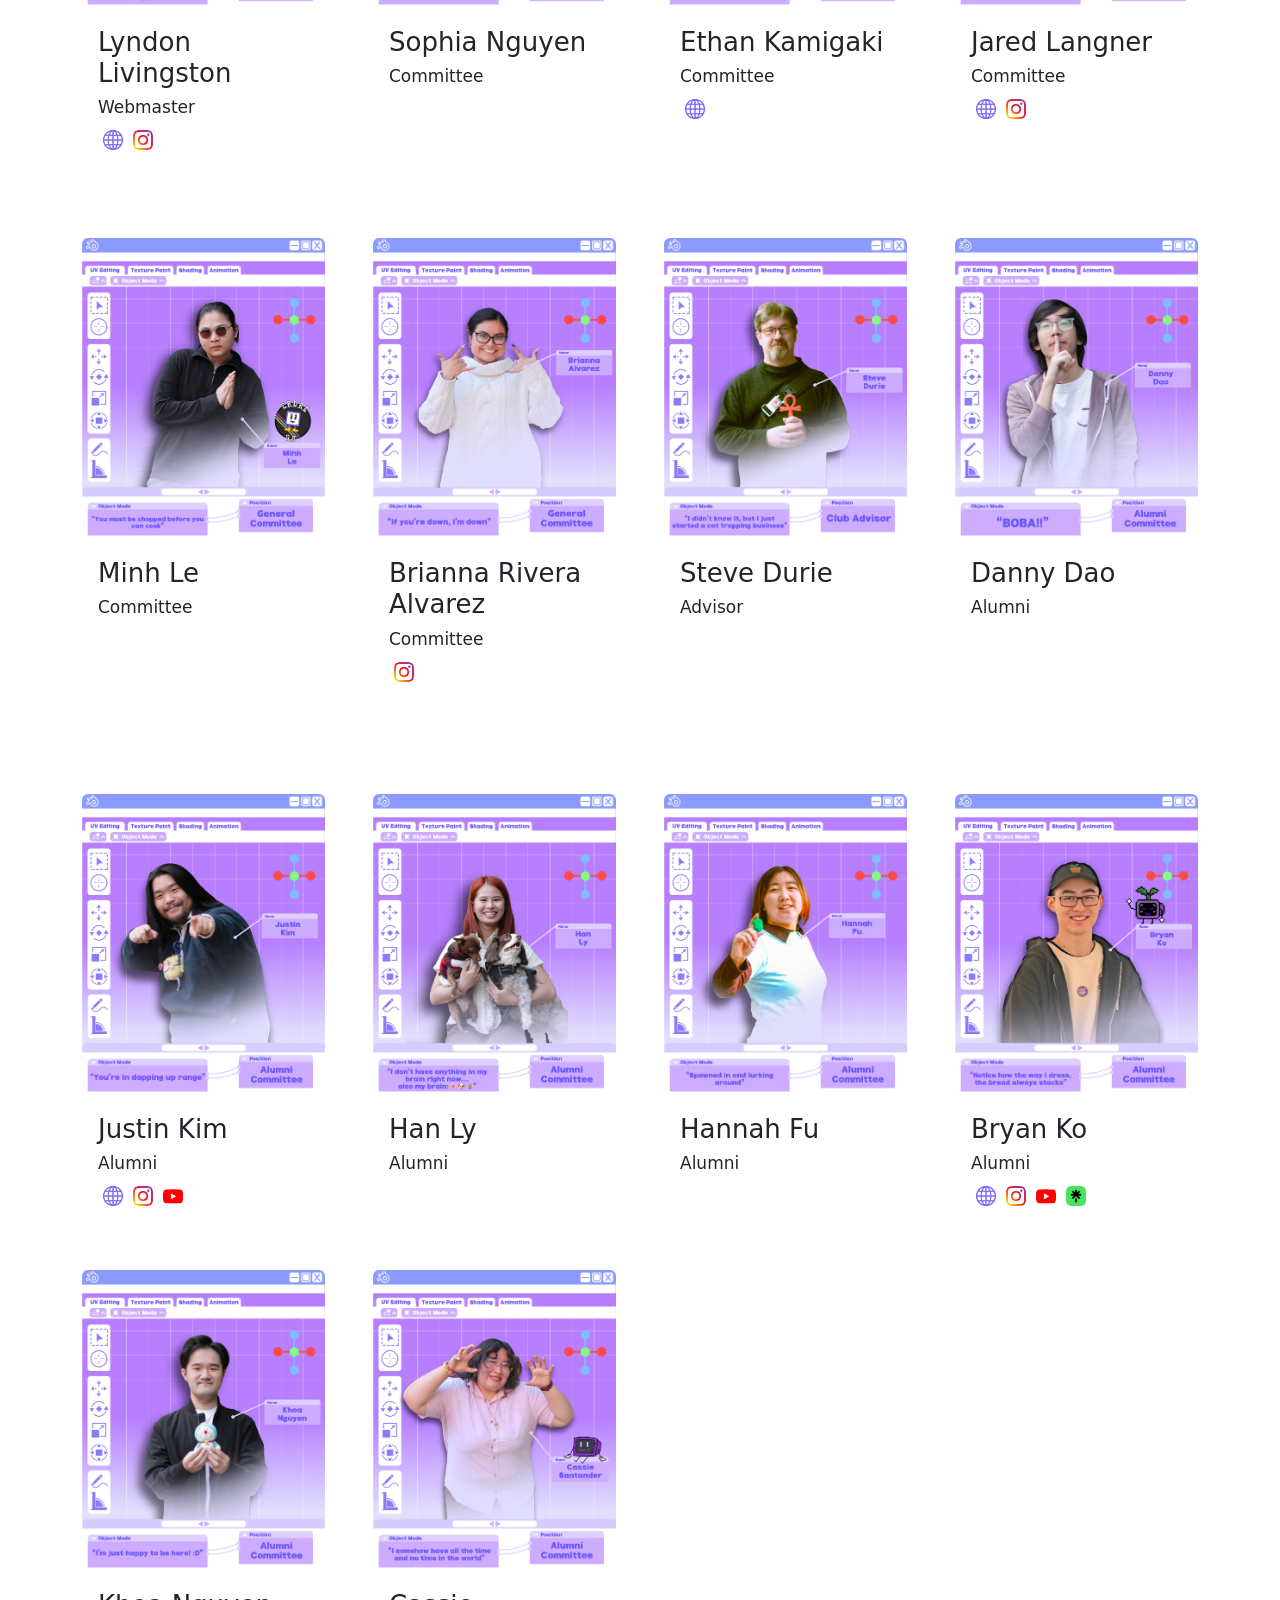
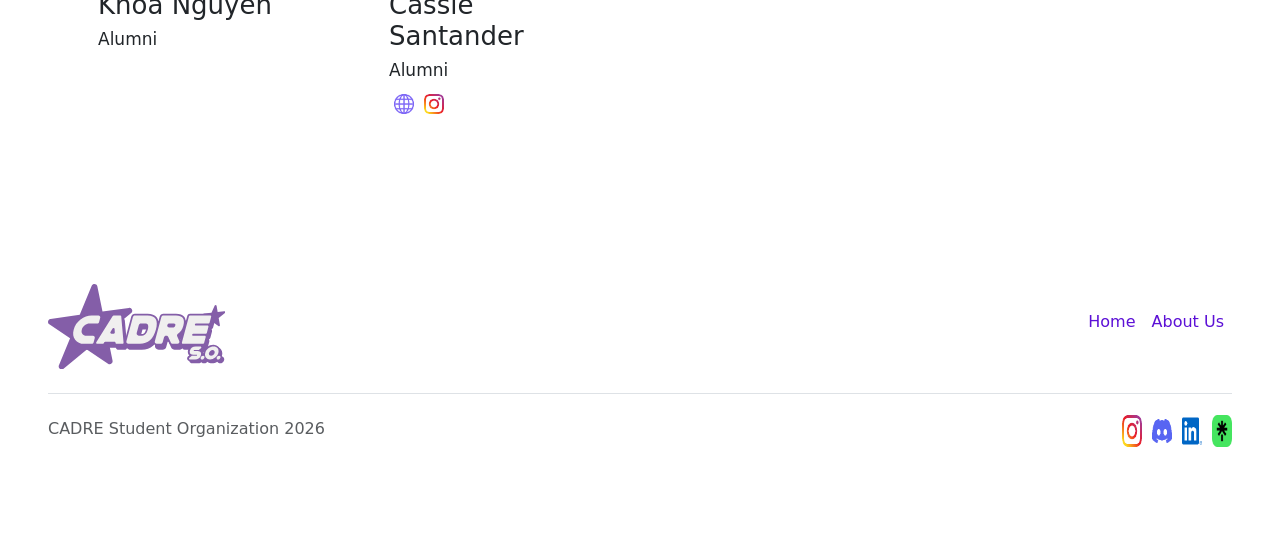
==== commit 500f3184: "grammar/minor fixes font adjustments icon scaling padding" ====
--- a/aboutus.html
+++ b/aboutus.html
@@ -36,6 +36,27 @@
         p {
             color: #000000;
         }
+
+        /* unvisited link */
+        a:visited {
+            color: rgb(92, 16, 214);
+        }
+
+        /* visited link */
+        a:link {
+            /* color: rgb(20, 172, 20); */
+            color: rgb(92, 16, 214);
+        }
+
+        h4 {
+  font-size: 26px;
+}
+        h6 {
+  font-size: 17px;
+}
+         /* a {
+  font-size: 15px;
+} */
     </style>
     <link rel="icon" type="image/png" href="images/smaller_cadre_logo.png">
 </head>
@@ -130,14 +151,10 @@
         <!-- values -->
         <div class="container-xxl p-5">
             <h1 class="text-center">Meet the CADRE S.O. Committee Team</h1>
-            <p class="text-center">They are here to help and assit you through your DMA journey!</p>
-            <!-- Order of club roles: -->
-            <!-- President, Vice-President, Treasurer, Secretary,  -->
-            <!-- Designer, Social Media, Photographer, Webmaster,  -->
-            <!-- Event Coordinator, Club Advisor, General Commitee, Alumni -->
+            <p class="text-center">They are here to help and assist you through your DMA journey!</p>
             <div class="container mt-1">
                 <div class="row gx-5">
-
+                    <!-- President -->
                     <div class="col-sm-3 card mt-5 border-0">
 
                         <img class="card-img-top d-block img-fluid rounded"
@@ -149,14 +166,19 @@
                             <div class="icon-container">
                                 <a href="https://saridlin.github.io/portfolio/" target="_blank"><img
                                         src="images/icons/internet.png" class="icon"></a>
+                                <a href="https://saridlin.github.io/portfolio/" target="_blank" font-size="15px">Portfolio</a>
+                            </div>
+                            <!-- <br> -->
+                            <div class="icon-container">
                                 <a href="https://www.instagram.com/lakikat/" target="_blank"><img
                                         src="images/icons/instagram.png" class="icon"></a>
-                            </div>
-                        </div>
-
-
-                    </div>
-
+                                <a href="https://www.instagram.com/lakikat/" target="_blank">Instagram</a>
+                            </div>
+                        </div>
+
+
+                    </div>
+                    <!-- Vice-President -->
                     <div class="col-sm-3 mt-5 card border-0">
 
                         <img class="card-img-top d-block img-fluid rounded"
@@ -167,14 +189,15 @@
                             <h6 class="card-title">Vice-President</h6>
                             <!-- <p class="card-text">I’m a secret water bender.</p> -->
                             <div class="icon-container">
-                                <a href="https://n4beeha.github.io/nabeehaahsan/ " target="_blank"><img
+                                <a href="https://n4beeha.github.io/nabeehaahsan/" target="_blank"><img
                                         src="images/icons/internet.png" class="icon"></a>
-                            </div>
-                        </div>
-
-
-                    </div>
-
+                                <a href="https://n4beeha.github.io/nabeehaahsan/" target="_blank">Porfoilo</a>
+                            </div>
+                        </div>
+
+
+                    </div>
+                    <!-- Treasurer -->
                     <div class="col-sm-3 mt-5 card border-0">
 
                         <img class="card-img-top d-block img-fluid rounded"
@@ -186,14 +209,19 @@
                             <div class="icon-container">
                                 <a href="https://thesmilingparadx.github.io/portfolio/index.html" target="_blank"><img
                                         src="images/icons/internet.png" class="icon"></a>
+                                <a href="https://thesmilingparadx.github.io/portfolio/index.html"
+                                    target="_blank">Portfoilo</a>
+                            </div>
+                            <div class="icon-container">
                                 <a href="https://youtube.com/@thesmilingparadx" target="_blank"><img
                                         src="images/icons/youtube.png" class="icon"></a>
-                            </div>
-                        </div>
-
-
-                    </div>
-
+                                <a href="https://youtube.com/@thesmilingparadx" target="_blank">YouTube</a>
+                            </div>
+                        </div>
+
+
+                    </div>
+                    <!-- Secretary -->
                     <div class="col-sm-3 mt-5 card border-0">
 
                         <img class="card-img-top d-block img-fluid rounded"
@@ -205,10 +233,17 @@
                             <div class="icon-container">
                                 <a href="https://eveeningart.weebly.com/" target="_blank"><img
                                         src="images/icons/internet.png" class="icon"></a>
+                                <a href="https://eveeningart.weebly.com/" target="_blank">Portfoilo</a>
+                            </div>
+                        <div class="icon-container">
                                 <a href="https://www.instagram.com/eveeningart/ " target="_blank"><img
                                         src="images/icons/instagram.png" class="icon"></a>
+                                <a href="https://www.instagram.com/eveeningart/ " target="_blank">Instagram</a>
+                            </div>
+                        <div class="icon-container">
                                 <a href="https://youtu.be/k0c8lDzCUYY?si=IJYylU0OglqvnuKX" target="_blank"><img
                                         src="images/icons/youtube.png" class="icon"></a>
+                                <a href="https://youtu.be/k0c8lDzCUYY?si=IJYylU0OglqvnuKX" target="_blank">Youtube</a>
                             </div>
                         </div>
 
--- a/styles.css
+++ b/styles.css
@@ -122,6 +122,17 @@
 .icon-container {
     display: flex;
     gap: 10px;
+    padding-top: 5px;
+    padding-left: 5px;
+    font-size: 11px;
+    /* width:32px; */
+    /* width: 48px; */
+}
+
+.icon {
+    /* display: flex; */
+    /* gap: 10px; */
+    width: 20px;
 }
 
 /* .icon { */
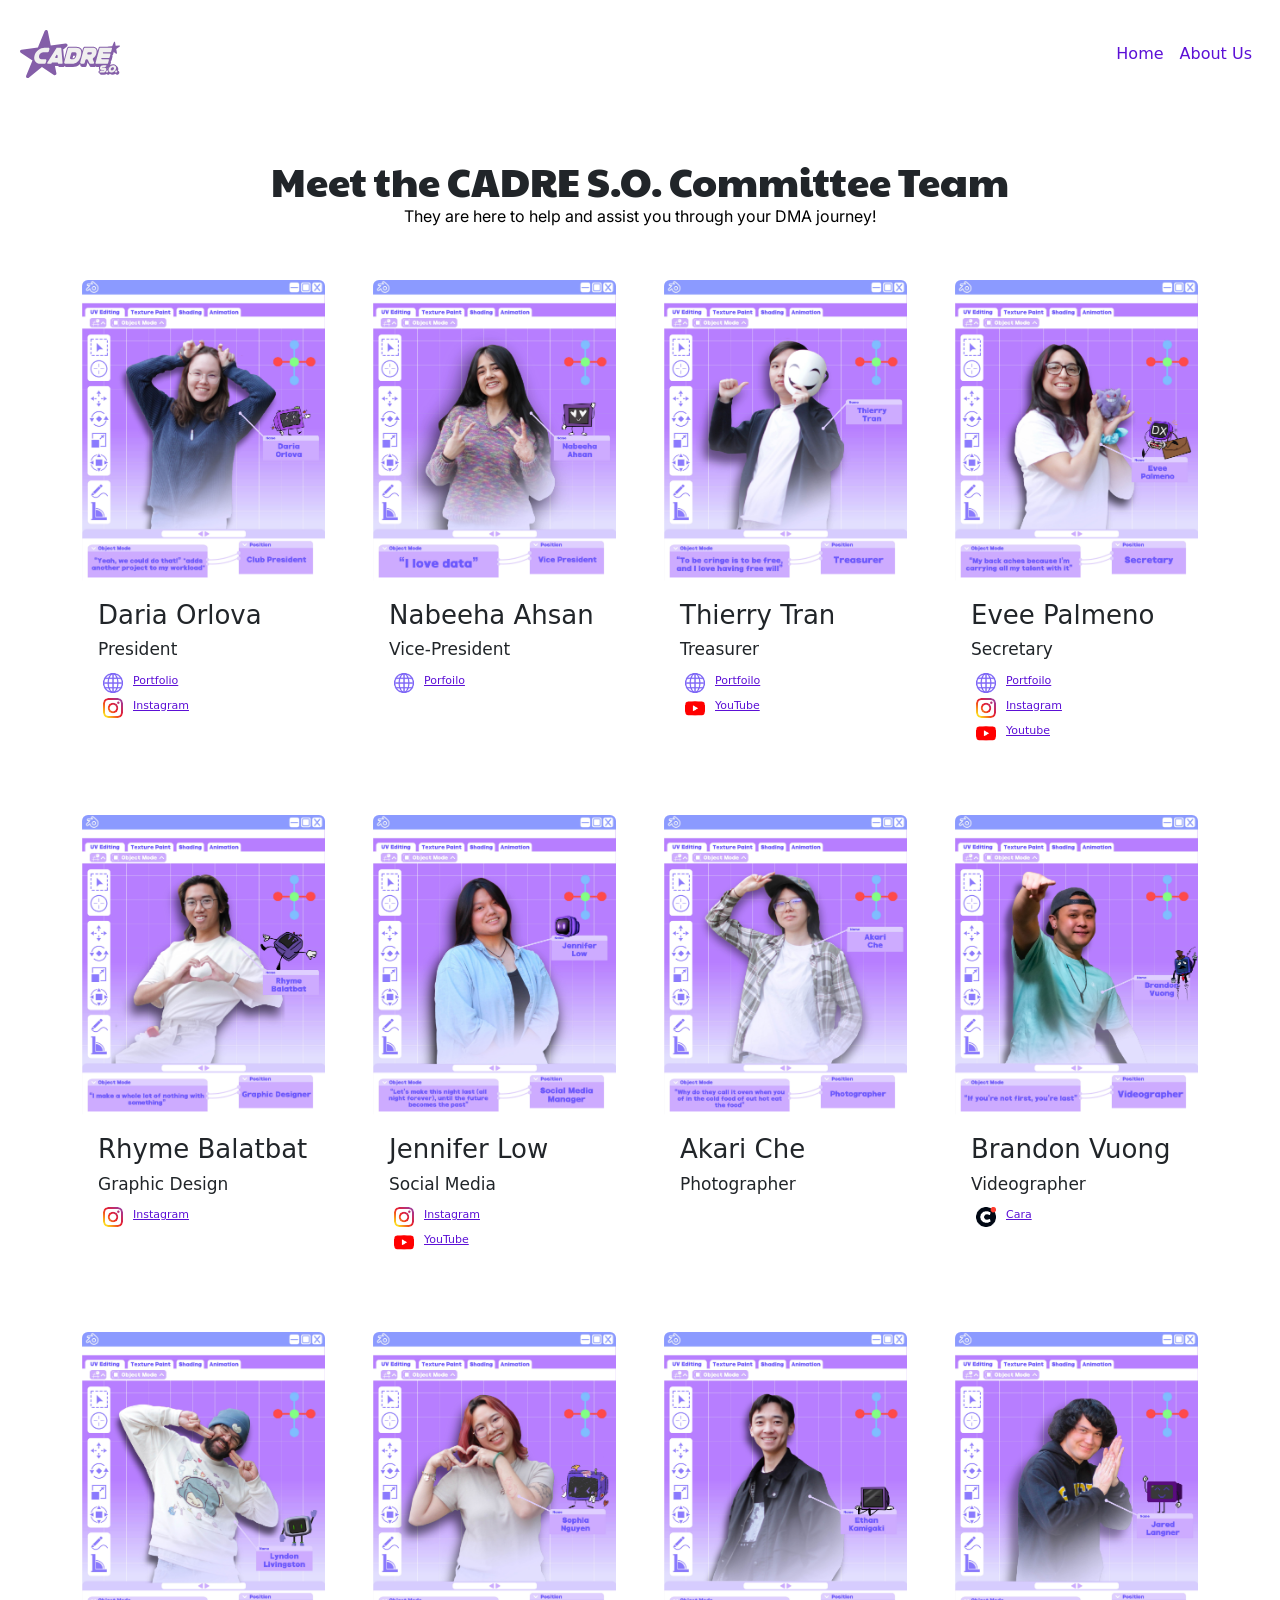
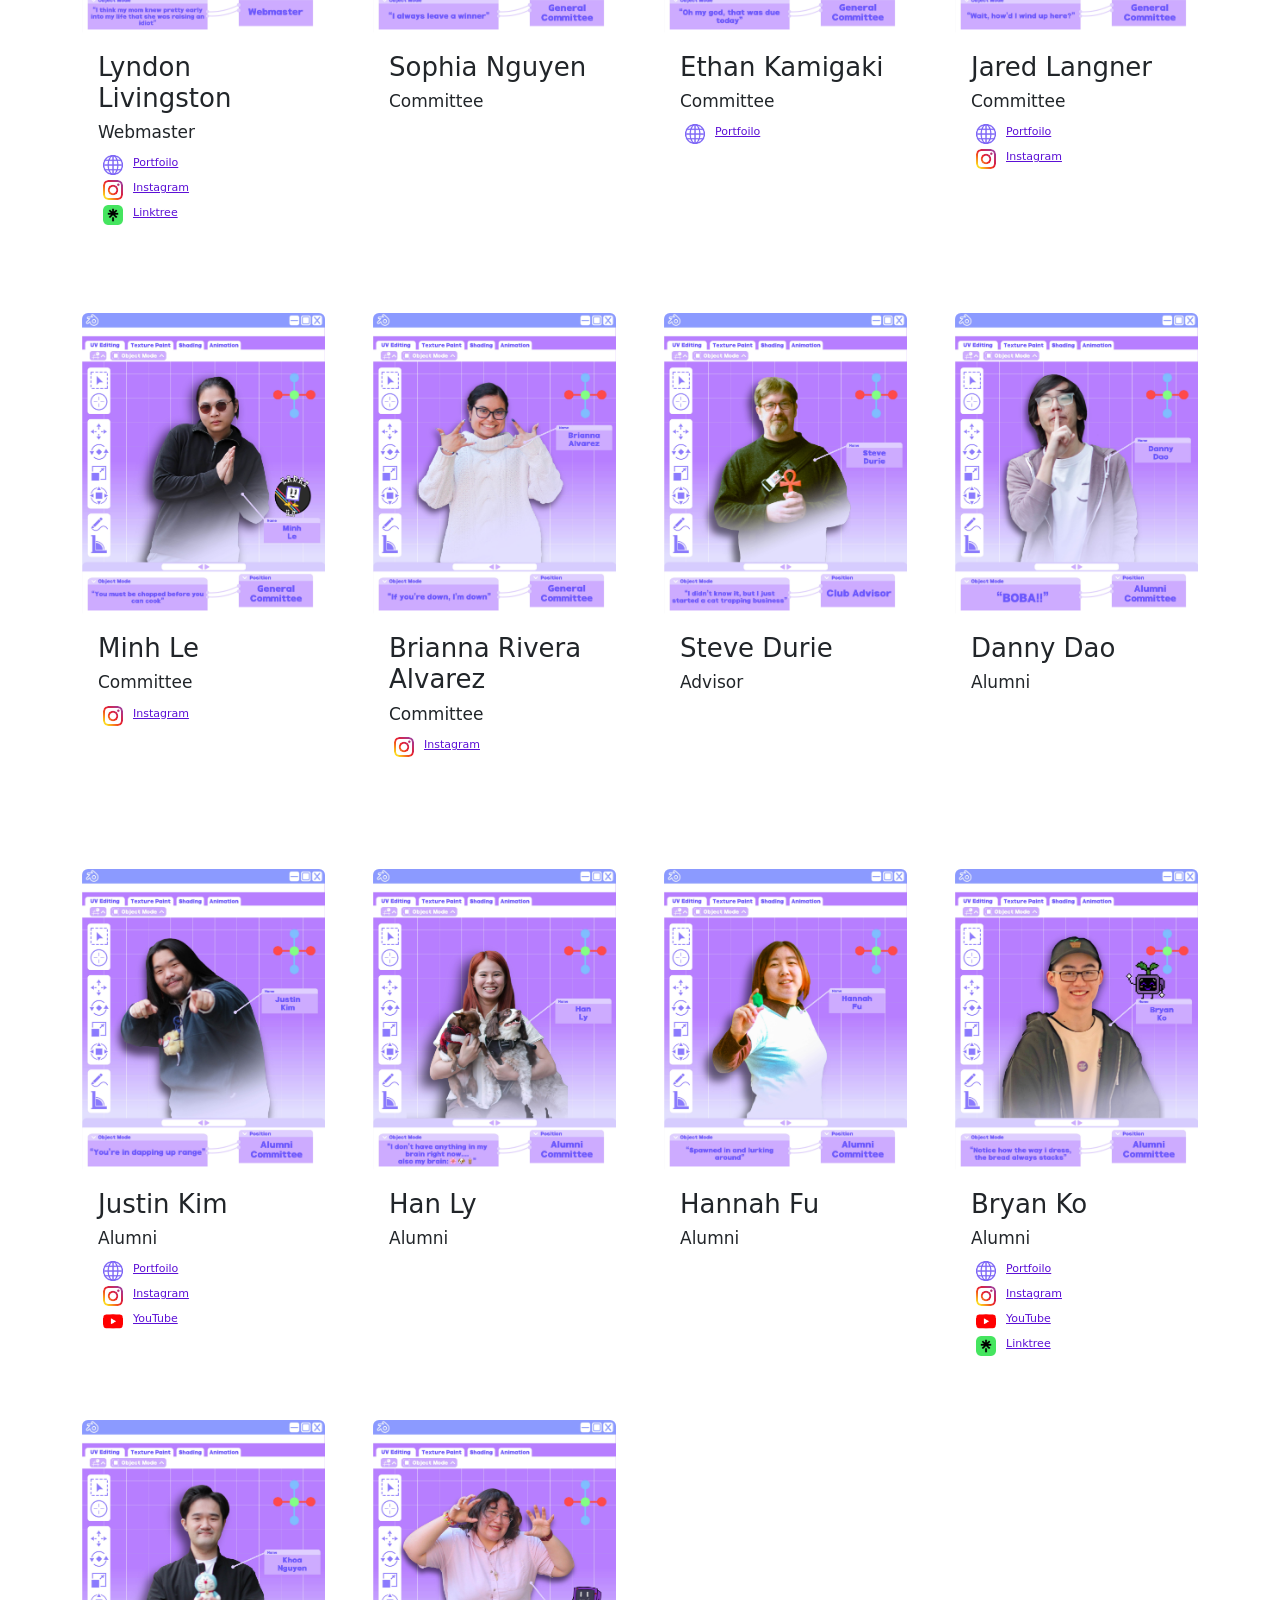
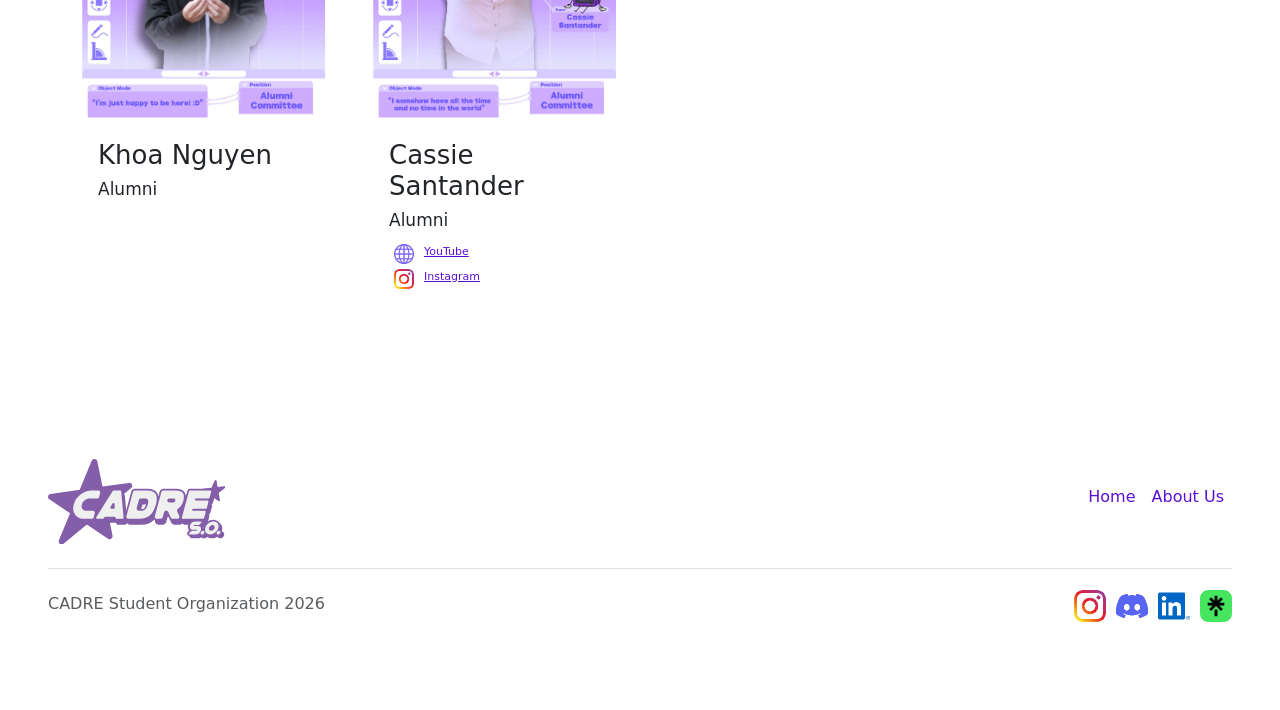
==== commit 4182209f: "final major fixes name/title hierarchy icon adjustments all links attached text wrapping fixed" ====
--- a/aboutus.html
+++ b/aboutus.html
@@ -1,8 +1,8 @@
 <!DOCTYPE html>
-<html>
+<html lang="en">
 
 <head>
-    <title>Cadre Landing Page</title>
+    <title>Cadre About Page</title>
 
 
     <!-- Latest compiled and minified CSS -->
@@ -49,12 +49,14 @@
         }
 
         h4 {
-  font-size: 26px;
-}
+            font-size: 26px;
+        }
+
         h6 {
-  font-size: 17px;
-}
-         /* a {
+            font-size: 17px;
+        }
+
+        /* a {
   font-size: 15px;
 } */
     </style>
@@ -148,15 +150,16 @@
     </nav>
 
     <div>
-        <!-- values -->
-        <div class="container-xxl p-5">
+        <!-- roles -->
+        <div class="container-xxl p-5" word-wrap= "normal">
             <h1 class="text-center">Meet the CADRE S.O. Committee Team</h1>
             <p class="text-center">They are here to help and assist you through your DMA journey!</p>
+            <!-- 1st row -->            
+            <!--  President, Vice-President, Treasurer, Secretary-->            
             <div class="container mt-1">
                 <div class="row gx-5">
                     <!-- President -->
                     <div class="col-sm-3 card mt-5 border-0">
-
                         <img class="card-img-top d-block img-fluid rounded"
                             src="images/members- photos/spr26/cadre-team/CADRE_team_frame_daria.jpg" alt="Card image">
                         <div class="card-body">
@@ -166,21 +169,18 @@
                             <div class="icon-container">
                                 <a href="https://saridlin.github.io/portfolio/" target="_blank"><img
                                         src="images/icons/internet.png" class="icon"></a>
-                                <a href="https://saridlin.github.io/portfolio/" target="_blank" font-size="15px">Portfolio</a>
-                            </div>
-                            <!-- <br> -->
+                                <a href="https://saridlin.github.io/portfolio/" target="_blank"
+                                    font-size="15px">Portfolio</a>
+                            </div>
                             <div class="icon-container">
                                 <a href="https://www.instagram.com/lakikat/" target="_blank"><img
                                         src="images/icons/instagram.png" class="icon"></a>
                                 <a href="https://www.instagram.com/lakikat/" target="_blank">Instagram</a>
                             </div>
                         </div>
-
-
                     </div>
                     <!-- Vice-President -->
                     <div class="col-sm-3 mt-5 card border-0">
-
                         <img class="card-img-top d-block img-fluid rounded"
                             src="images/members- photos/spr26/cadre-team/CADRE_team_frame_nabeeha.jpg" alt="Card image">
                         <div class="card-body">
@@ -194,12 +194,9 @@
                                 <a href="https://n4beeha.github.io/nabeehaahsan/" target="_blank">Porfoilo</a>
                             </div>
                         </div>
-
-
                     </div>
                     <!-- Treasurer -->
                     <div class="col-sm-3 mt-5 card border-0">
-
                         <img class="card-img-top d-block img-fluid rounded"
                             src="images/members- photos/spr26/cadre-team/CADRE_team_frame_thierry.jpg" alt="Card image">
                         <div class="card-body">
@@ -218,12 +215,9 @@
                                 <a href="https://youtube.com/@thesmilingparadx" target="_blank">YouTube</a>
                             </div>
                         </div>
-
-
                     </div>
                     <!-- Secretary -->
                     <div class="col-sm-3 mt-5 card border-0">
-
                         <img class="card-img-top d-block img-fluid rounded"
                             src="images/members- photos/spr26/cadre-team/CADRE_team_frame_evee.jpg" alt="Card image">
                         <div class="card-body">
@@ -235,28 +229,26 @@
                                         src="images/icons/internet.png" class="icon"></a>
                                 <a href="https://eveeningart.weebly.com/" target="_blank">Portfoilo</a>
                             </div>
-                        <div class="icon-container">
+                            <div class="icon-container">
                                 <a href="https://www.instagram.com/eveeningart/ " target="_blank"><img
                                         src="images/icons/instagram.png" class="icon"></a>
                                 <a href="https://www.instagram.com/eveeningart/ " target="_blank">Instagram</a>
                             </div>
-                        <div class="icon-container">
+                            <div class="icon-container">
                                 <a href="https://youtu.be/k0c8lDzCUYY?si=IJYylU0OglqvnuKX" target="_blank"><img
                                         src="images/icons/youtube.png" class="icon"></a>
                                 <a href="https://youtu.be/k0c8lDzCUYY?si=IJYylU0OglqvnuKX" target="_blank">Youtube</a>
                             </div>
                         </div>
-
-
-                    </div>
-
+                    </div>
                 </div>
             </div>
-
+            <!-- 2nd row -->
+            <!--  Graphic Design, Social Media, Photographer, Videographer-->
             <div class="container mt-2">
                 <div class="row gx-5">
-                    <div class="col-sm-3 card mt-5 border-0">
-
+                    <!-- Graphic Design -->
+                    <div class="col-sm-3 card mt-5 border-0">
                         <img class="card-img-top d-block img-fluid rounded"
                             src="images/members- photos/spr26/cadre-team/CADRE_team_frame_rhyme.jpg" alt="Card image">
                         <div class="card-body">
@@ -266,14 +258,12 @@
                             <div class="icon-container">
                                 <a href="https://www.instagram.com/sweetfriedshremi" target="_blank"><img
                                         src="images/icons/instagram.png" class="icon"></a>
-                            </div>
-                        </div>
-
-
-                    </div>
-
-                    <div class="col-sm-3 mt-5 card border-0">
-
+                                <a href="https://www.instagram.com/sweetfriedshremi" target="_blank">Instagram</a>
+                            </div>
+                        </div>
+                    </div>
+                    <!-- Social Media -->
+                    <div class="col-sm-3 mt-5 card border-0">
                         <img class="card-img-top d-block img-fluid rounded"
                             src="images/members- photos/spr26/cadre-team/CADRE_team_frame_jennifer.jpg"
                             alt="Card image">
@@ -284,14 +274,17 @@
                             <div class="icon-container">
                                 <a href="https://www.instagram.com/jumpinjenllyfish/ " target="_blank"><img
                                         src="images/icons/instagram.png" class="icon"></a>
-                            </div>
-                        </div>
-
-
-                    </div>
-
-                    <div class="col-sm-3 mt-5 card border-0">
-
+                                <a href="https://www.instagram.com/jumpinjenllyfish/ " target="_blank">Instagram</a>
+                            </div>
+                            <div class="icon-container">
+                                <a href="https://www.youtube.com/@JumpinJenllyfish" target="_blank"><img
+                                        src="images/icons/youtube.png" class="icon"></a>
+                                <a href="https://www.youtube.com/@JumpinJenllyfish" target="_blank">YouTube</a>
+                            </div>
+                        </div>
+                    </div>
+                    <!-- Photographer -->
+                    <div class="col-sm-3 mt-5 card border-0">
                         <img class="card-img-top d-block img-fluid rounded"
                             src="images/members- photos/spr26/cadre-team/CADRE_team_frame_akari.jpg" alt="Card image">
                         <div class="card-body">
@@ -299,29 +292,30 @@
                             <h6 class="card-title">Photographer</h6>
                             <!-- <p class="card-text">I’m a secret water bender.</p> -->
                         </div>
-
-
-                    </div>
-
-                    <div class="col-sm-3 mt-5 card border-0">
-
+                    </div>
+                    <!-- Videographer -->
+                    <div class="col-sm-3 mt-5 card border-0">
                         <img class="card-img-top d-block img-fluid rounded"
                             src="images/members- photos/spr26/cadre-team/CADRE_team_frame_brandon.jpg" alt="Card image">
                         <div class="card-body">
                             <h4 class="card-title">Brandon Vuong</h4>
                             <h6 class="card-title">Videographer</h6>
                             <!-- <p class="card-text">I’m a secret water bender.</p> -->
-                        </div>
-                    </div>
-
+                            <div class="icon-container">
+                                <a href="https://cara.app/pandanaps/all" target="_blank"><img
+                                        src="images/icons/cara.png" class="icon"></a>
+                                <a href="https://cara.app/pandanaps/all" target="_blank">Cara</a>
+                            </div>
+                        </div>
+                    </div>
                 </div>
             </div>
-
+            <!-- 3rd row -->
+            <!--  Webmaster, Committee start-->
             <div class="container mt-3">
                 <div class="row gx-5">
-
-                    <div class="col-sm-3 mt-5 card border-0">
-
+                    <!-- Webmaster -->
+                    <div class="col-sm-3 mt-5 card border-0">
                         <img class="card-img-top d-block img-fluid rounded"
                             src="images/members- photos/spr26/cadre-team/CADRE_team_frame_lyndon.jpg" alt="Card image">
                         <div class="card-body">
@@ -331,13 +325,23 @@
                             <div class="icon-container">
                                 <a href="https://theirishblackguy.github.io/portfoilo/index.html" target="_blank"><img
                                         src="images/icons/internet.png" class="icon"></a>
+                                <a href="https://theirishblackguy.github.io/portfoilo/index.html"
+                                    target="_blank">Portfoilo</a>
+                            </div>
+                            <div class="icon-container">
                                 <a href="https://www.instagram.com/theirishblackguy/" target="_blank"><img
                                         src="images/icons/instagram.png" class="icon"></a>
-                            </div>
-                        </div>
-                    </div>
-                    <div class="col-sm-3 card mt-5 border-0">
-
+                                <a href="https://www.instagram.com/theirishblackguy/" target="_blank">Instagram</a>
+                            </div>
+                            <div class="icon-container">
+                                <a href="https://linktr.ee/theirishblackguy" target="_blank"><img
+                                        src="images/icons/linktree.png" class="icon"></a>
+                                <a href="https://linktr.ee/theirishblackguy" target="_blank">Linktree</a>
+                            </div>
+                        </div>
+                    </div>
+                    <!-- Committee -->
+                    <div class="col-sm-3 card mt-5 border-0">
                         <img class="card-img-top d-block img-fluid rounded"
                             src="images/members- photos/spr26/cadre-team/CADRE_team_frame_sophia.jpg" alt="Card image">
                         <div class="card-body">
@@ -345,12 +349,9 @@
                             <h6 class="card-title">Committee</h6>
                             <!-- <p class="card-text">I’m a secret water bender.</p> -->
                         </div>
-
-
-                    </div>
-
-                    <div class="col-sm-3 mt-5 card border-0">
-
+                    </div>
+                    <!-- Committee -->
+                    <div class="col-sm-3 mt-5 card border-0">
                         <img class="card-img-top d-block img-fluid rounded"
                             src="images/members- photos/spr26/cadre-team/CADRE_team_frame_ethan.jpg" alt="Card image">
                         <div class="card-body">
@@ -360,14 +361,12 @@
                             <div class="icon-container">
                                 <a href="https://ethankamigaki.wixsite.com/ethan" target="_blank"><img
                                         src="images/icons/internet.png" class="icon"></a>
-                            </div>
-                        </div>
-
-
-                    </div>
-
-                    <div class="col-sm-3 mt-5 card border-0">
-
+                                <a href="https://ethankamigaki.wixsite.com/ethan" target="_blank">Portfoilo</a>
+                            </div>
+                        </div>
+                    </div>
+                    <!-- Committee -->
+                    <div class="col-sm-3 mt-5 card border-0">
                         <img class="card-img-top d-block img-fluid rounded"
                             src="images/members- photos/spr26/cadre-team/CADRE_team_frame_jared.jpg" alt="Card image">
                         <div class="card-body">
@@ -377,35 +376,39 @@
                             <div class="icon-container">
                                 <a href="https://jaredlangner-design.github.io/art-109/portfolio-site-p5/personal-site/ "
                                     target="_blank"><img src="images/icons/internet.png" class="icon"></a>
+                                <a href="https://jaredlangner-design.github.io/art-109/portfolio-site-p5/personal-site/ "
+                                    target="_blank">Portfoilo</a>
+                            </div>
+                            <div class="icon-container">
                                 <a href="https://www.instagram.com/ssjared_/" target="_blank"><img
                                         src="images/icons/instagram.png" class="icon"></a>
-                            </div>
-                        </div>
-
-
-                    </div>
-
-
+                                <a href="https://www.instagram.com/ssjared_/" target="_blank">Instagram</a>
+                            </div>
+                        </div>
+                    </div>
                 </div>
             </div>
-
+            <!-- 4th row -->
+            <!-- Committee cont'd, Advisor, Alumni start-->
             <div class="container mt-4">
                 <div class="row gx-5">
-
-                    <div class="col-sm-3 card mt-5 border-0">
-
+                    <!-- Committee -->
+                    <div class="col-sm-3 card mt-5 border-0">
                         <img class="card-img-top d-block img-fluid rounded"
                             src="images/members- photos/spr26/cadre-team/CADRE_team_frame_minh.jpg" alt="Card image">
                         <div class="card-body">
                             <h4 class="card-title">Minh Le</h4>
                             <h6 class="card-title">Committee</h6>
                             <!-- <p class="card-text">I’m a secret water bender.</p> -->
-                        </div>
-
-
-                    </div>
-                    <div class="col-sm-3 card mt-5 border-0">
-
+                            <div class="icon-container">
+                                <a href="https://www.instagram.com/sliderpox/" target="_blank"><img
+                                        src="images/icons/instagram.png" class="icon"></a>
+                                <a href="https://www.instagram.com/sliderpox/" target="_blank">Instagram</a>
+                            </div>
+                        </div>
+                    </div>
+                    <!-- Committee -->
+                    <div class="col-sm-3 card mt-5 border-0">
                         <img class="card-img-top d-block img-fluid rounded"
                             src="images/members- photos/spr26/cadre-team/CADRE_team_frame_brianna.jpg" alt="Card image">
                         <div class="card-body">
@@ -415,15 +418,12 @@
                             <div class="icon-container">
                                 <a href="https://www.instagram.com/brianna.rial" target="_blank"><img
                                         src="images/icons/instagram.png" class="icon"></a>
-                            </div>
-                        </div>
-
-
-                    </div>
-
-
-                    <div class="col-sm-3 mt-5 card border-0">
-
+                                <a href="https://www.instagram.com/brianna.rial" target="_blank">Instagram</a>
+                            </div>
+                        </div>
+                    </div>
+                    <!-- Advisor -->
+                    <div class="col-sm-3 mt-5 card border-0">
                         <img class="card-img-top d-block img-fluid rounded"
                             src="images/members- photos/spr26/cadre-team/CADRE_team_frame_steve.jpg" alt="Card image">
                         <div class="card-body">
@@ -431,12 +431,9 @@
                             <h6 class="card-title">Advisor</h6>
                             <!-- <p class="card-text">I’m a secret water bender.</p> -->
                         </div>
-
-
-                    </div>
-
-                    <div class="col-sm-3 mt-5 card border-0">
-
+                    </div>
+                    <!-- Alumni -->
+                    <div class="col-sm-3 mt-5 card border-0">
                         <img class="card-img-top d-block img-fluid rounded"
                             src="images/members- photos/spr26/cadre-team/CADRE_team_frame_danny.jpg" alt="Card image">
                         <div class="card-body">
@@ -444,20 +441,15 @@
                             <h6 class="card-title">Alumni</h6>
                             <!-- <p class="card-text">I’m a secret water bender.</p> -->
                         </div>
-
-
-                    </div>
-
-
-
+                    </div>
                 </div>
             </div>
-
+            <!-- 5th row : -->
+            <!-- Alumni cont'd -->
             <div class="container mt-5">
                 <div class="row gx-5">
-
-                    <div class="col-sm-3 card mt-5 border-0">
-
+                    <!-- Alumni -->
+                    <div class="col-sm-3 card mt-5 border-0">
                         <img class="card-img-top d-block img-fluid rounded"
                             src="images/members- photos/spr26/cadre-team/CADRE_team_frame_justin.jpg" alt="Card image">
                         <div class="card-body">
@@ -467,18 +459,23 @@
                             <div class="icon-container">
                                 <a href="https://justinhkim.wixsite.com/justin-kim/s-projects-side-by-side"
                                     target="_blank"><img src="images/icons/internet.png" class="icon"></a>
+                                <a href="https://justinhkim.wixsite.com/justin-kim/s-projects-side-by-side"
+                                    target="_blank">Portfoilo</a>
+                            </div>
+                            <div class="icon-container">
                                 <a href="https://www.instagram.com/cyfygg_" target="_blank"><img
                                         src="images/icons/instagram.png" class="icon"></a>
+                                <a href="https://www.instagram.com/cyfygg_" target="_blank">Instagram</a>
+                            </div>
+                            <div class="icon-container">
                                 <a href="https://www.youtube.com/watch?v=iSvTS8HDzI8" target="_blank"><img
                                         src="images/icons/youtube.png" class="icon"></a>
-                            </div>
-                        </div>
-
-
-                    </div>
-
-                    <div class="col-sm-3 card mt-5 border-0">
-
+                                <a href="https://www.youtube.com/watch?v=iSvTS8HDzI8" target="_blank">YouTube</a>
+                            </div>
+                        </div>
+                    </div>
+                    <!-- Alumni -->
+                    <div class="col-sm-3 card mt-5 border-0">
                         <img class="card-img-top d-block img-fluid rounded"
                             src="images/members- photos/spr26/cadre-team/CADRE_team_frame_han.jpg" alt="Card image">
                         <div class="card-body">
@@ -486,12 +483,9 @@
                             <h6 class="card-title">Alumni</h6>
                             <!-- <p class="card-text">I’m a secret water bender.</p> -->
                         </div>
-
-
-                    </div>
-
-                    <div class="col-sm-3 mt-5 card border-0">
-
+                    </div>
+                    <!-- Alumni -->
+                    <div class="col-sm-3 mt-5 card border-0">
                         <img class="card-img-top d-block img-fluid rounded"
                             src="images/members- photos/spr26/cadre-team/CADRE_team_frame_hannah.jpg" alt="Card image">
                         <div class="card-body">
@@ -499,12 +493,9 @@
                             <h6 class="card-title">Alumni</h6>
                             <!-- <p class="card-text">I’m a secret water bender.</p> -->
                         </div>
-
-
-                    </div>
-
-                    <div class="col-sm-3 mt-5 card border-0">
-
+                    </div>
+                    <!-- Alumni -->
+                    <div class="col-sm-3 mt-5 card border-0">
                         <img class="card-img-top d-block img-fluid rounded"
                             src="images/members- photos/spr26/cadre-team/CADRE_team_frame_bryan.jpg" alt="Card image">
                         <div class="card-body">
@@ -514,25 +505,36 @@
                             <div class="icon-container">
                                 <a href="https://sprouttess.github.io/artist-portfolio/main-hub/index.html"
                                     target="_blank"><img src="images/icons/internet.png" class="icon"></a>
+                                <a href="https://sprouttess.github.io/artist-portfolio/main-hub/index.html"
+                                    target="_blank">Portfoilo</a>
+                            </div>
+                            <div class="icon-container">
                                 <a href="https://www.instagram.com/sprouttess?igsh=MzRlODBiNWFlZA=="
                                     target="_blank"><img src="images/icons/instagram.png" class="icon"></a>
+                                <a href="https://www.instagram.com/sprouttess?igsh=MzRlODBiNWFlZA=="
+                                    target="_blank">Instagram</a>
+                            </div>
+                            <div class="icon-container">
                                 <a href="https://youtu.be/2169bN4_Q7k" target="_blank"><img
                                         src="images/icons/youtube.png" class="icon"></a>
+                                <a href="https://youtu.be/2169bN4_Q7k" target="_blank">YouTube</a>
+                            </div>
+                            <div class="icon-container">
                                 <a href="https://linktr.ee/sprouttess" target="_blank"><img
                                         src="images/icons/linktree.png" class="icon"></a>
-                            </div>
-                        </div>
-
-
+                                <a href="https://linktr.ee/sprouttess" target="_blank">Linktree</a>
+                            </div>
+                        </div>
                     </div>
 
                 </div>
             </div>
-
+            <!-- 6th row :  -->
+            <!-- Alumni cont'd  -->
             <div class="container mt-6">
                 <div class="row gx-5">
-                    <div class="col-sm-3 card mt-5 border-0">
-
+                    <!-- Alumni -->
+                    <div class="col-sm-3 card mt-5 border-0">
                         <img class="card-img-top d-block img-fluid rounded"
                             src="images/members- photos/spr26/cadre-team/CADRE_team_frame_khoa.jpg" alt="Card image">
                         <div class="card-body">
@@ -540,11 +542,9 @@
                             <h6 class="card-title">Alumni</h6>
                             <!-- <p class="card-text">I’m a secret water bender.</p> -->
                         </div>
-
-
-                    </div>
-                    <div class="col-sm-3 card mt-5 border-0">
-
+                    </div>
+                    <!-- Alumni -->
+                    <div class="col-sm-3 card mt-5 border-0">
                         <img class="card-img-top d-block img-fluid rounded"
                             src="images/members- photos/spr26/cadre-team/CADRE_team_frame_cassie.jpg" alt="Card image">
                         <div class="card-body">
@@ -554,21 +554,21 @@
                             <div class="icon-container">
                                 <a href="https://cassandrasantander5.wixsite.com/cassandrasantander"
                                     target="_blank"><img src="images/icons/internet.png" class="icon"></a>
+                                <a href="https://cassandrasantander5.wixsite.com/cassandrasantander"
+                                    target="_blank">YouTube</a>
+                            </div>
+                            <div class="icon-container">
                                 <a href="https://www.instagram.com/celesticvoid/" target="_blank"><img
                                         src="images/icons/instagram.png" class="icon"></a>
-                            </div>
-                        </div>
-
-                    </div>
-
-
+                                <a href="https://www.instagram.com/celesticvoid/" target="_blank">Instagram</a>
+                            </div>
+                        </div>
+                    </div>
                 </div>
             </div>
-
         </div>
 
 
-        <!-- footer -->
         <!-- footer -->
         <div class="container-xxl mt-5 p-5 text-body rounded">
 
@@ -602,7 +602,6 @@
                     <a href="./index.html">
                         <svg id="Layer_2" data-name="Layer 2" xmlns="http://www.w3.org/2000/svg"
                             viewBox="0 0 1323.04 637.29">
-                            <defs>
                                 <style>
                                     <!-- .cls-1 {
                                     fill: #845ea8;
@@ -614,7 +613,6 @@
                                     #f0efef;
                                     }
                                 </style>
-                            </defs>
                             <path class="cls-1"
                                 d="M1257.83,162.16l8.13,47.12,48.97-5.36c7.33-.8,11.09,8.53,5.25,13.04l-46.68,35.99,9.16,53.08c1.11,6.44-6.14,10.98-11.45,7.17l-39.28-28.21-44.22,34.09c-6.01,4.64-14.23-1.85-11.11-8.77l22.1-49.17-38.29-27.49c-5.44-3.9-3.19-12.46,3.46-13.18l55.86-6.11,24.24-53.93c2.95-6.57,12.63-5.35,13.85,1.75Z" />
                             <path class="cls-1"
@@ -698,14 +696,10 @@
             </ul> -->
 
                 <div class="icon-container">
-                    <a href="https://www.instagram.com/cadre.so/"><img src="images/icons/instagram.png" class="icon"
-                            width="32" height="32"></a>
-                    <a href="https://discord.com/invite/NFKVWs9K23"><img src="images/icons/discord.png" class="icon"
-                            width="32" height="32"></a>
-                    <a href="https://www.instagram.com/cadre.so"><img src="images/icons/linkedin.png" class="icon"
-                            width="32" height="32"></a>
-                    <a href="https://linktr.ee/cadre.so"><img src="images/icons/linktree.png" class="icon" width="32"
-                            height="32"></a>
+                    <a href="https://www.instagram.com/cadre.so/"><img src="images/icons/instagram.png" class="icon2"></a>
+                    <a href="https://discord.com/invite/NFKVWs9K23"><img src="images/icons/discord.png" class="icon2"></a>
+                    <a href="https://www.instagram.com/cadre.so"><img src="images/icons/linkedin.png" class="icon2"></a>
+                    <a href="https://linktr.ee/cadre.so"><img src="images/icons/linktree.png" class="icon2"></a>
                 </div>
             </footer>
         </div>
--- a/styles.css
+++ b/styles.css
@@ -135,6 +135,13 @@
     width: 20px;
 }
 
+.icon2 {
+    /* display: flex; */
+    /* gap: 10px; */
+    width: 32px;
+    height: 32px;
+}
+
 /* .icon { */
     /* width: 50px; */
     /* height: auto; */
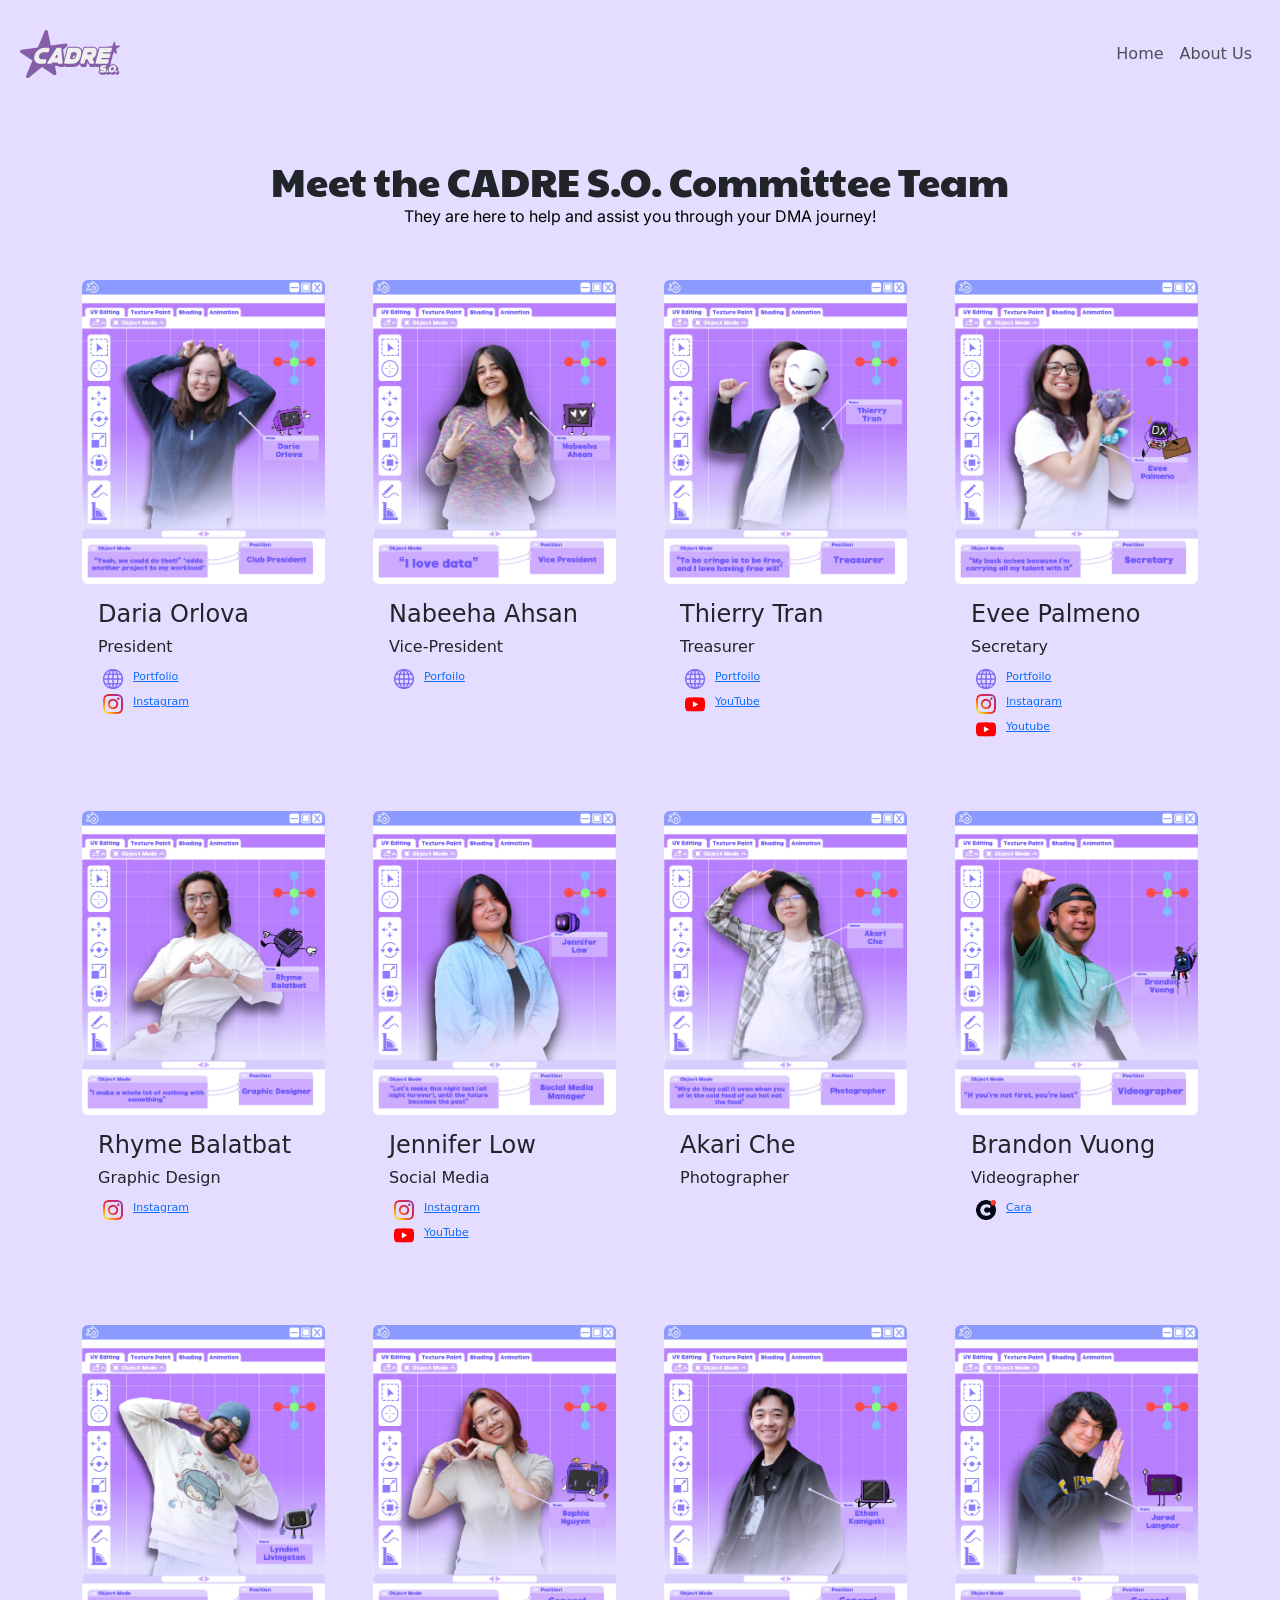
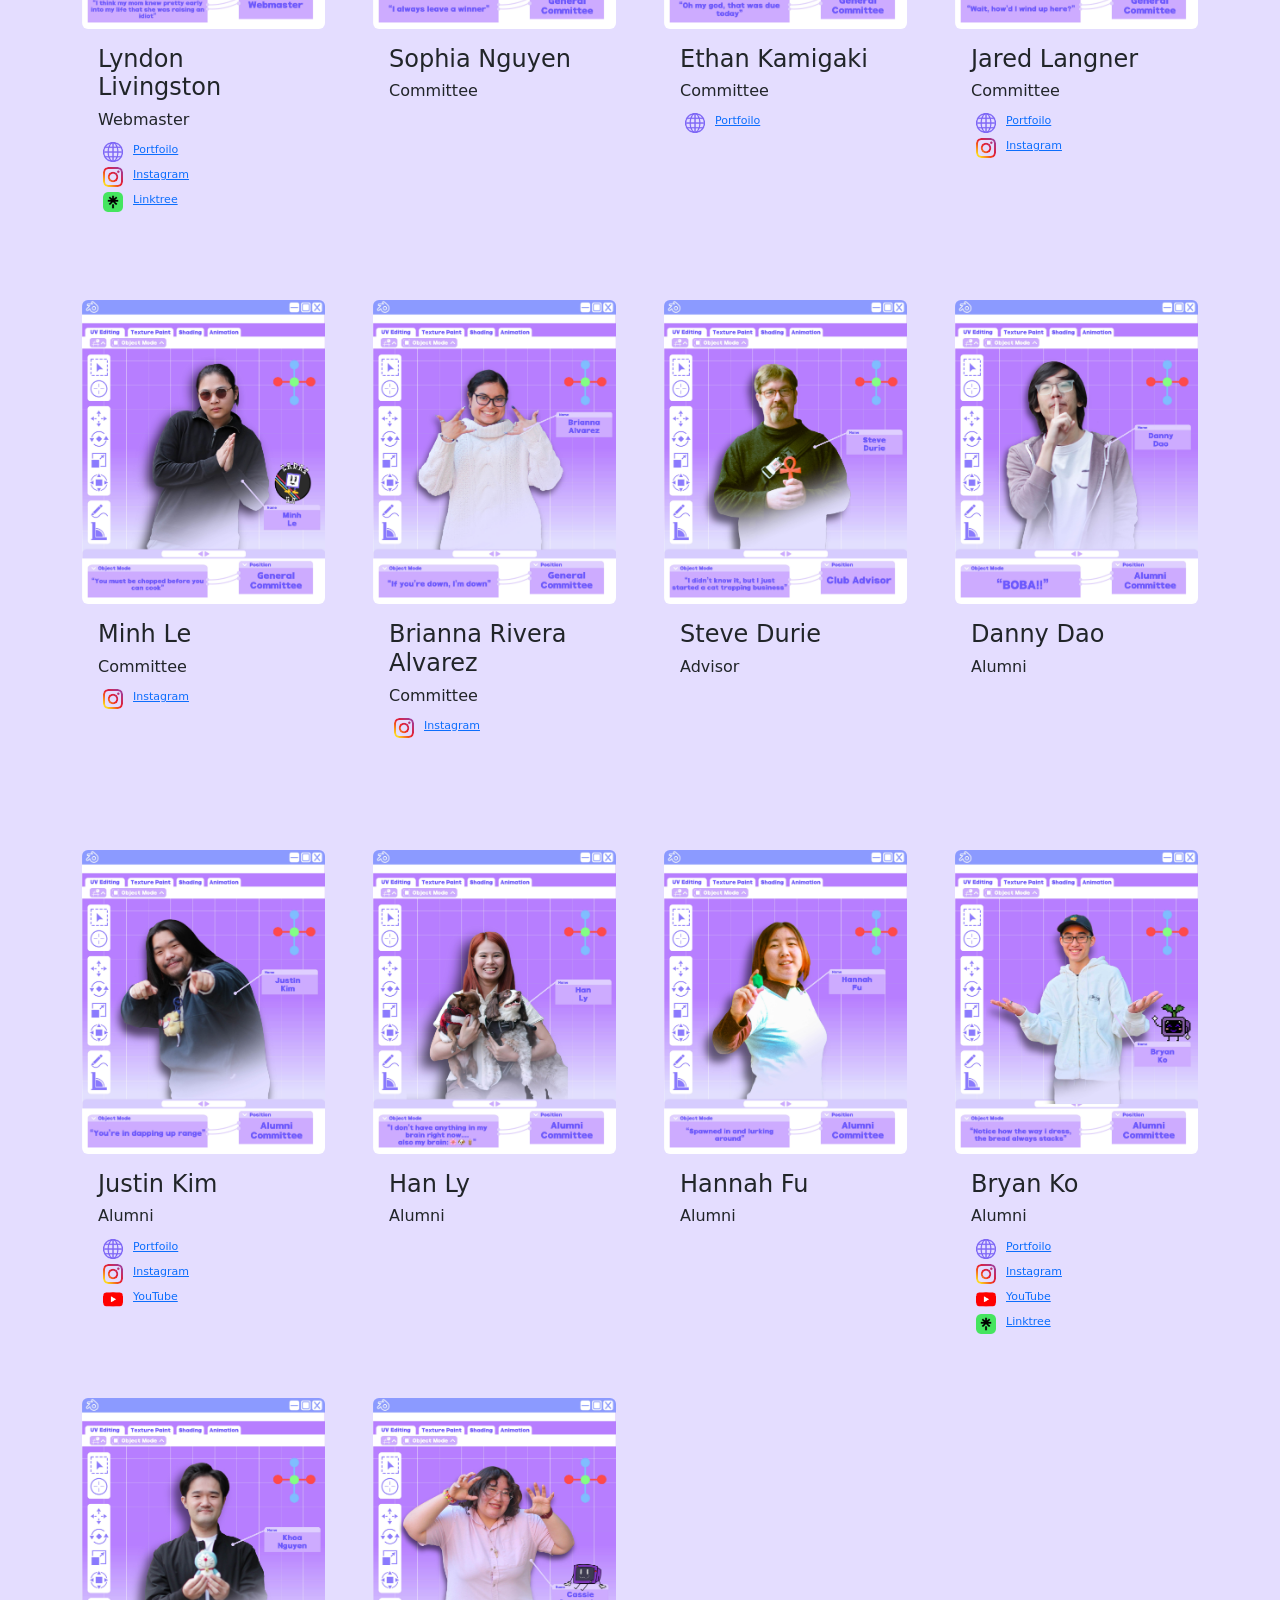
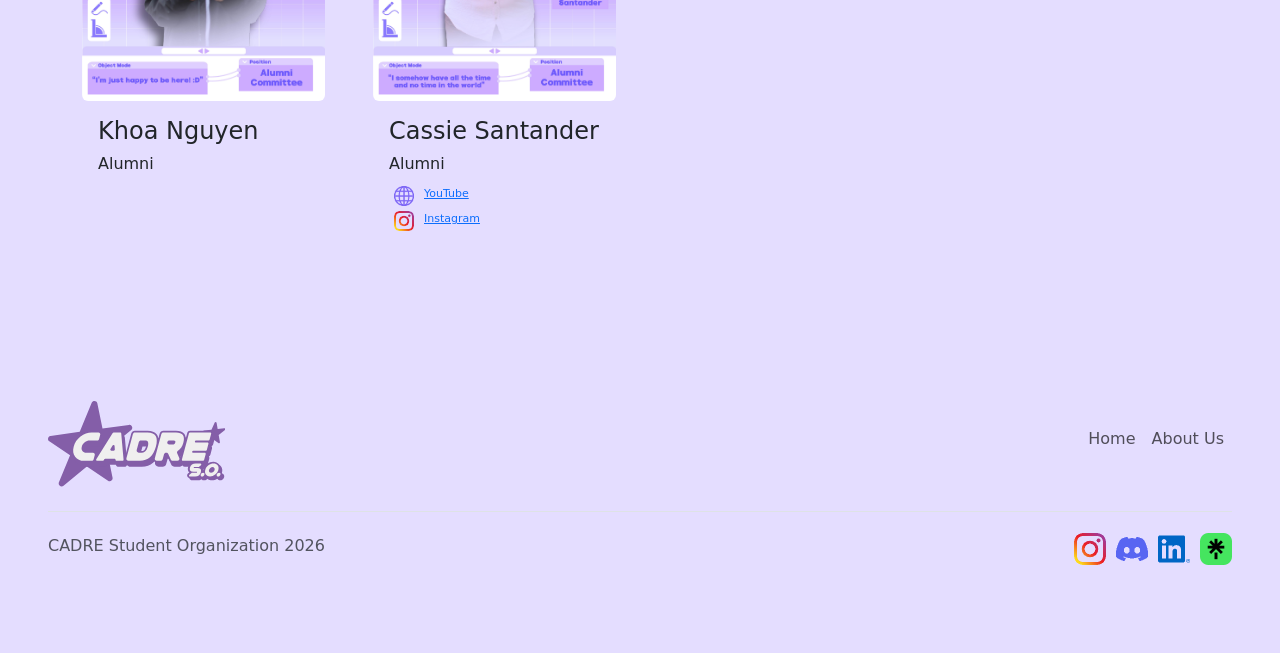
==== commit 4a1ae74f: "Update <style> s" ====
--- a/aboutus.html
+++ b/aboutus.html
@@ -24,7 +24,7 @@
         })
     </script>
 
-    <style>
+    <!-- <style>
         head {
             background-color: #64499E;
         }
@@ -59,7 +59,8 @@
         /* a {
   font-size: 15px;
 } */
-    </style>
+    </style> -->
+
     <link rel="icon" type="image/png" href="images/smaller_cadre_logo.png">
 </head>
 
--- a/styles.css
+++ b/styles.css
@@ -101,7 +101,6 @@
 .text-center {
     max-width: 788px;
     margin: auto;
-    
 }
 
 .bi:hover {
@@ -115,9 +114,9 @@
     overflow: hidden;
 }
 
-/* head {background-color: #64499E;}
-        body {background-color: #00dcbf;}
-        p    {color: #000000;} */
+head {background-color: #64499E;}
+        body {background-color: #e4ddff;}
+        p    {color: #000000;}
 
 .icon-container {
     display: flex;
@@ -143,7 +142,7 @@
 }
 
 /* .icon { */
-    /* width: 50px; */
-    /* height: auto; */
-    /* Maintains aspect ratio */
+/* width: 50px; */
+/* height: auto; */
+/* Maintains aspect ratio */
 /* } */
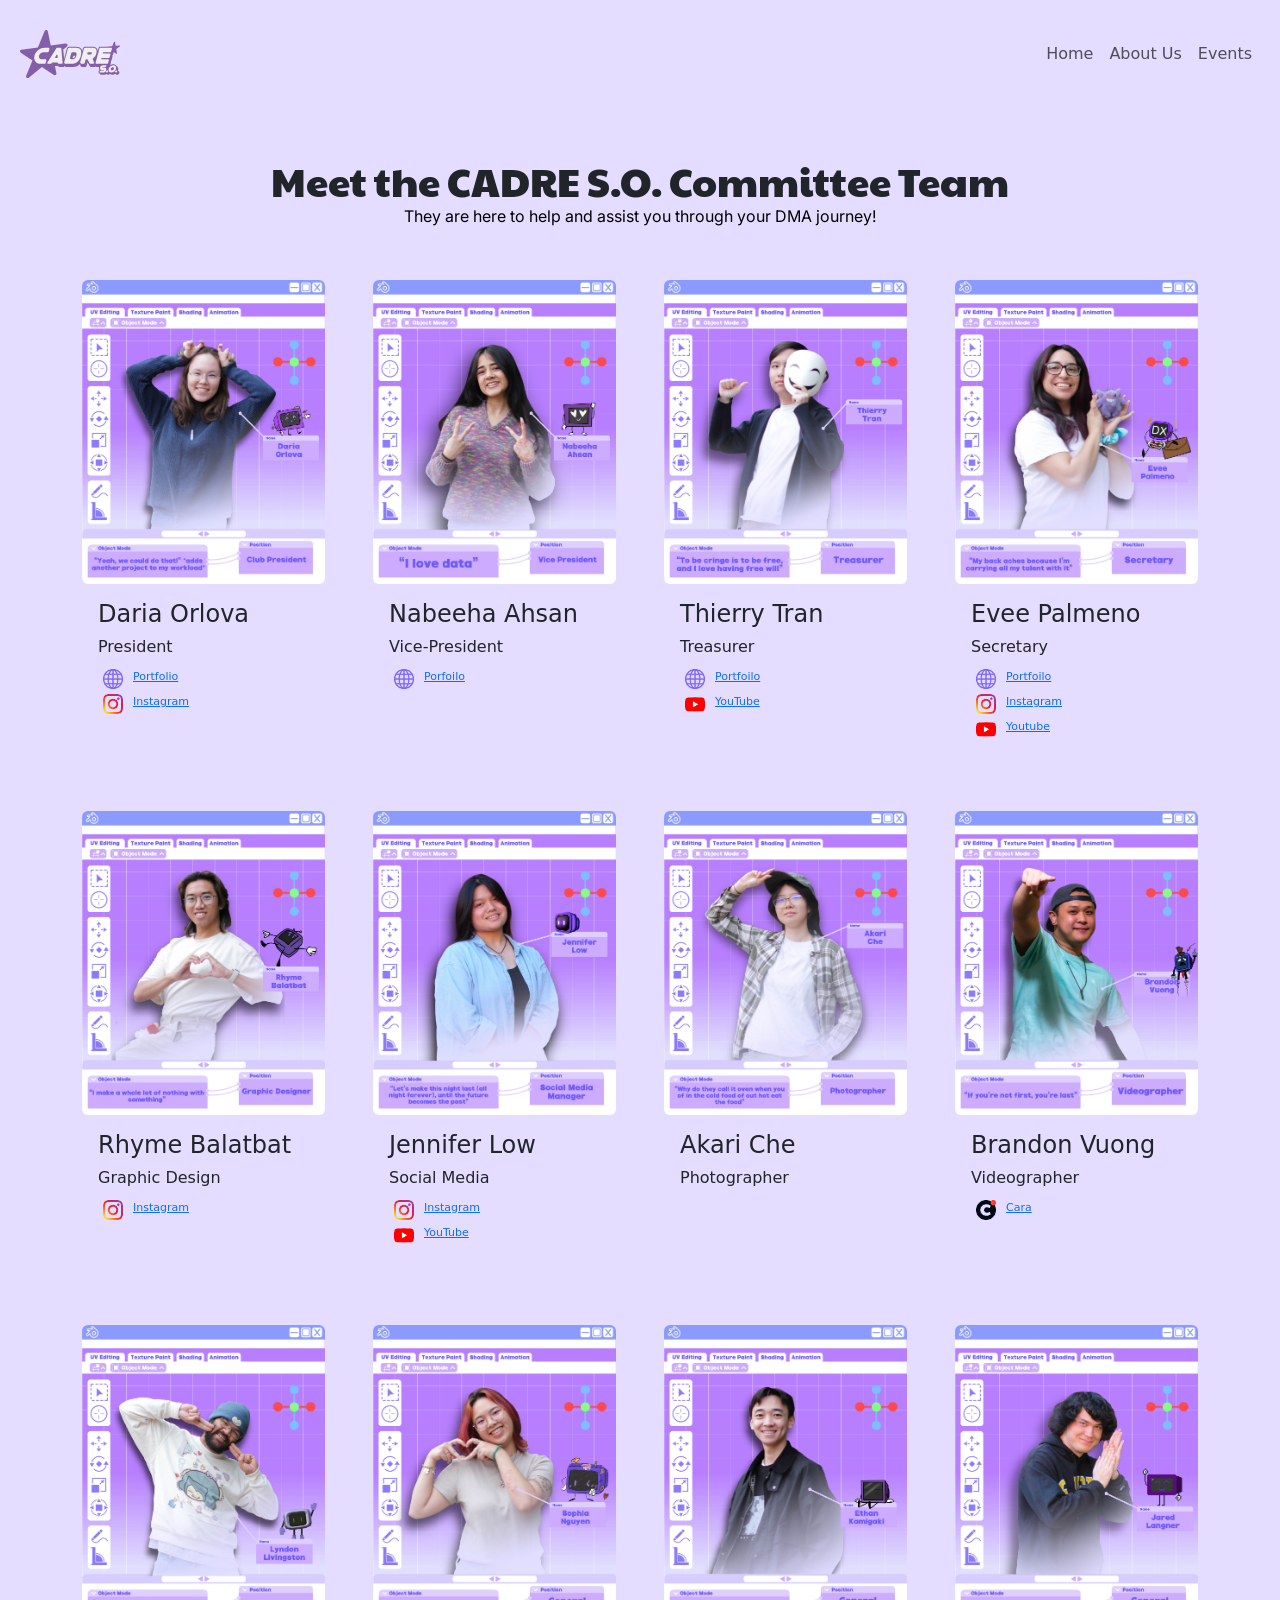
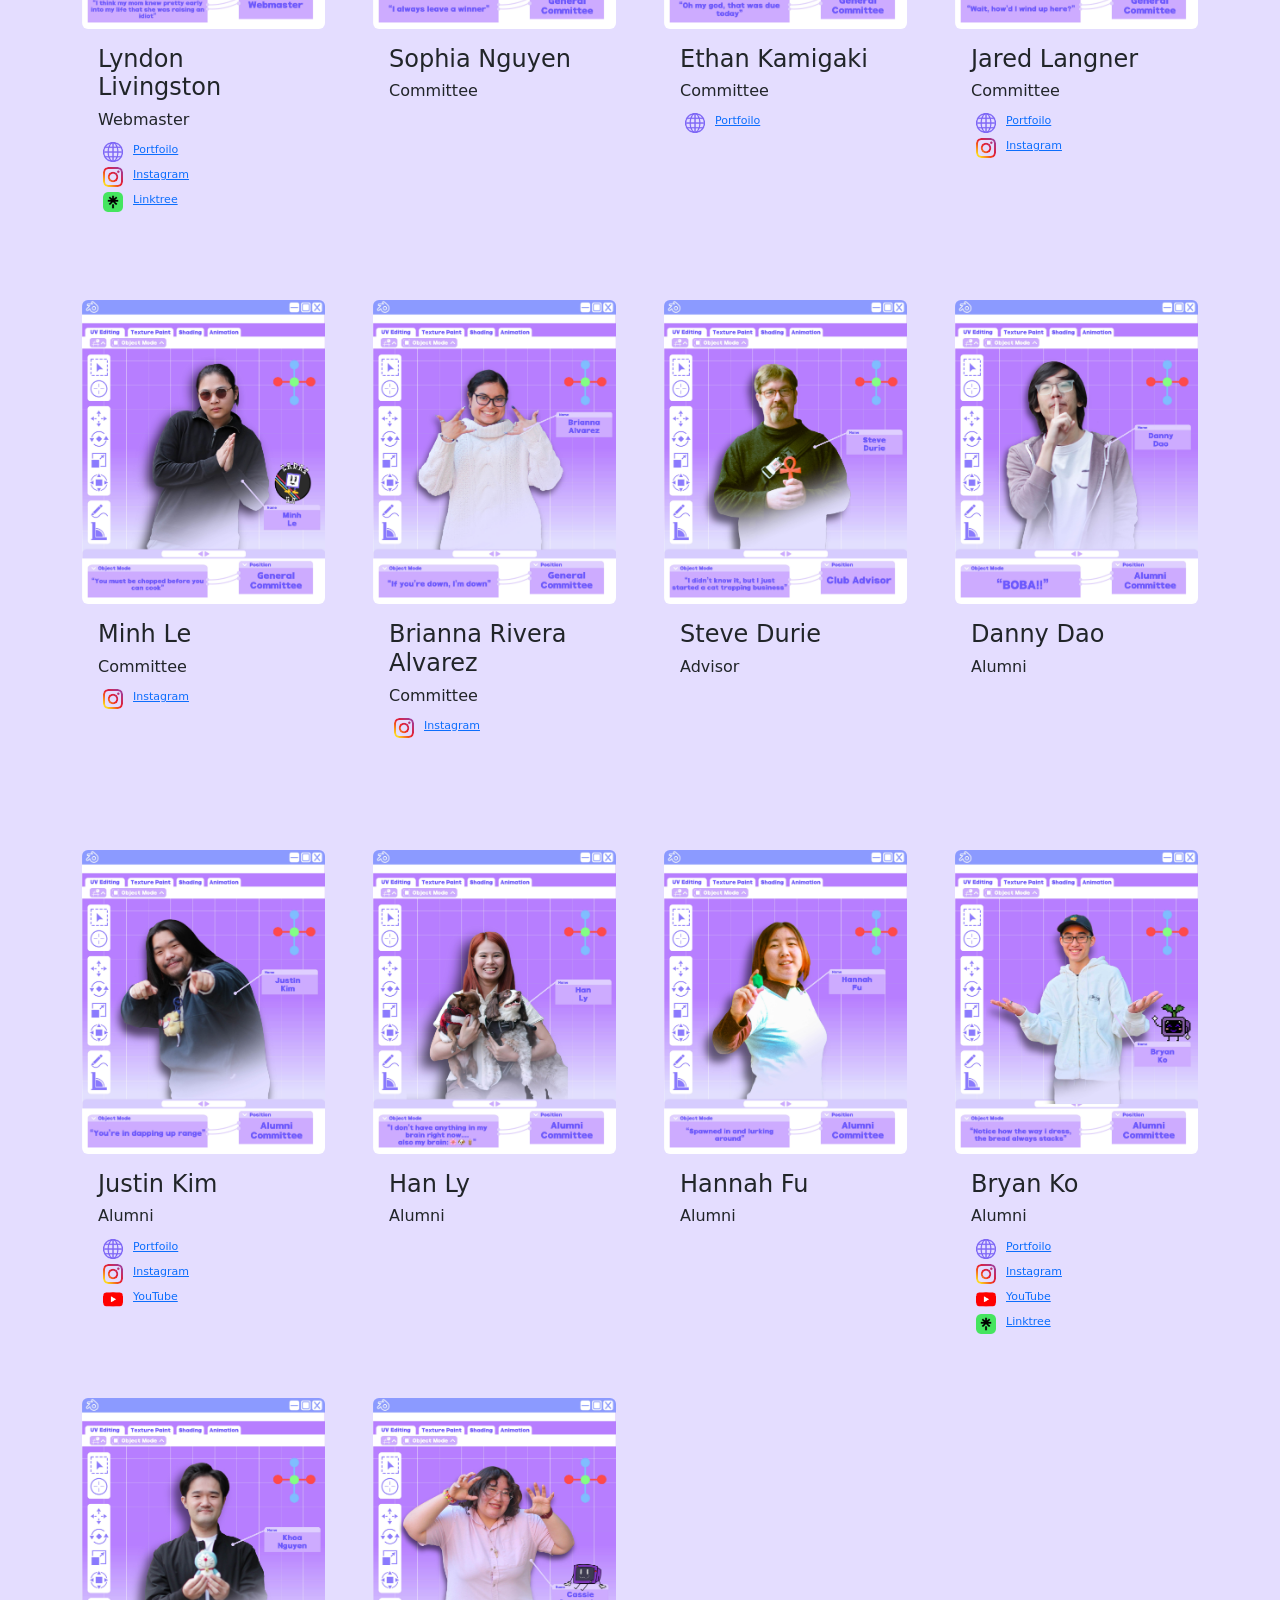
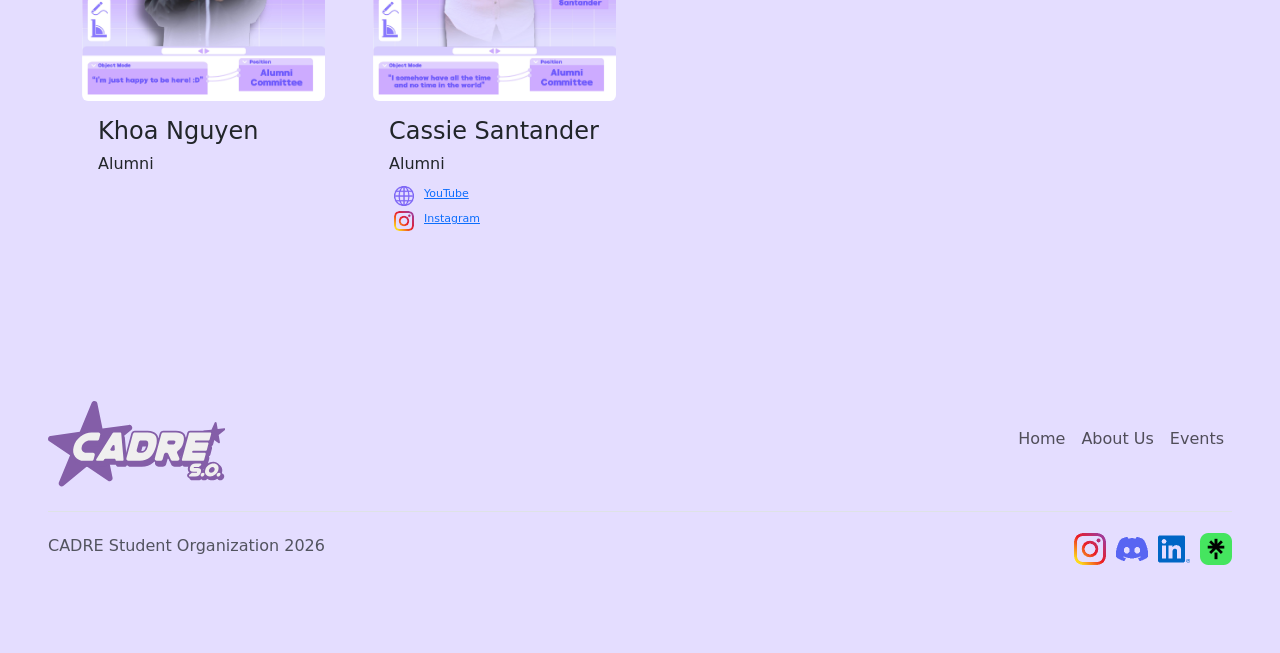
==== commit c44cce8e: "started events page" ====
--- a/aboutus.html
+++ b/aboutus.html
@@ -143,20 +143,20 @@
                 <!-- <li class="nav-item">
                     <a class="nav-link" href="./makerfaire2024.html">MakerFaire 2024</a>
                 </li> -->
-                <!-- <li class="nav-item">
+                <li class="nav-item">
                     <a class="nav-link" href="./events.html">Events</a>
-                </li> -->
+                </li>
             </ul>
         </div>
     </nav>
 
     <div>
         <!-- roles -->
-        <div class="container-xxl p-5" word-wrap= "normal">
+        <div class="container-xxl p-5" word-wrap="normal">
             <h1 class="text-center">Meet the CADRE S.O. Committee Team</h1>
             <p class="text-center">They are here to help and assist you through your DMA journey!</p>
-            <!-- 1st row -->            
-            <!--  President, Vice-President, Treasurer, Secretary-->            
+            <!-- 1st row -->
+            <!--  President, Vice-President, Treasurer, Secretary-->
             <div class="container mt-1">
                 <div class="row gx-5">
                     <!-- President -->
@@ -603,17 +603,17 @@
                     <a href="./index.html">
                         <svg id="Layer_2" data-name="Layer 2" xmlns="http://www.w3.org/2000/svg"
                             viewBox="0 0 1323.04 637.29">
-                                <style>
-                                    <!-- .cls-1 {
-                                    fill: #845ea8;
-                                    }
-                                    -->
-                                    .cls-2
-                                    {
-                                    fill:
-                                    #f0efef;
-                                    }
-                                </style>
+                            <style>
+                                <!-- .cls-1 {
+                                fill: #845ea8;
+                                }
+                                -->
+                                .cls-2
+                                {
+                                fill:
+                                #f0efef;
+                                }
+                            </style>
                             <path class="cls-1"
                                 d="M1257.83,162.16l8.13,47.12,48.97-5.36c7.33-.8,11.09,8.53,5.25,13.04l-46.68,35.99,9.16,53.08c1.11,6.44-6.14,10.98-11.45,7.17l-39.28-28.21-44.22,34.09c-6.01,4.64-14.23-1.85-11.11-8.77l22.1-49.17-38.29-27.49c-5.44-3.9-3.19-12.46,3.46-13.18l55.86-6.11,24.24-53.93c2.95-6.57,12.63-5.35,13.85,1.75Z" />
                             <path class="cls-1"
@@ -650,10 +650,10 @@
                         </li> -->
                             <!-- <li class="nav-item">
                             <a class="nav-link" href="./makerfaire2024.html">MakerFaire 2024</a>
-                        </li> -->
-                            <!-- <li class="nav-item">
+                        </li>   -->
+                            <li class="nav-item">
                                 <a class="nav-link" href="./events.html">Events</a>
-                            </li> -->
+                            </li>
                         </ul>
                     </nav>
                 </div>
@@ -697,8 +697,10 @@
             </ul> -->
 
                 <div class="icon-container">
-                    <a href="https://www.instagram.com/cadre.so/"><img src="images/icons/instagram.png" class="icon2"></a>
-                    <a href="https://discord.com/invite/NFKVWs9K23"><img src="images/icons/discord.png" class="icon2"></a>
+                    <a href="https://www.instagram.com/cadre.so/"><img src="images/icons/instagram.png"
+                            class="icon2"></a>
+                    <a href="https://discord.com/invite/NFKVWs9K23"><img src="images/icons/discord.png"
+                            class="icon2"></a>
                     <a href="https://www.instagram.com/cadre.so"><img src="images/icons/linkedin.png" class="icon2"></a>
                     <a href="https://linktr.ee/cadre.so"><img src="images/icons/linktree.png" class="icon2"></a>
                 </div>
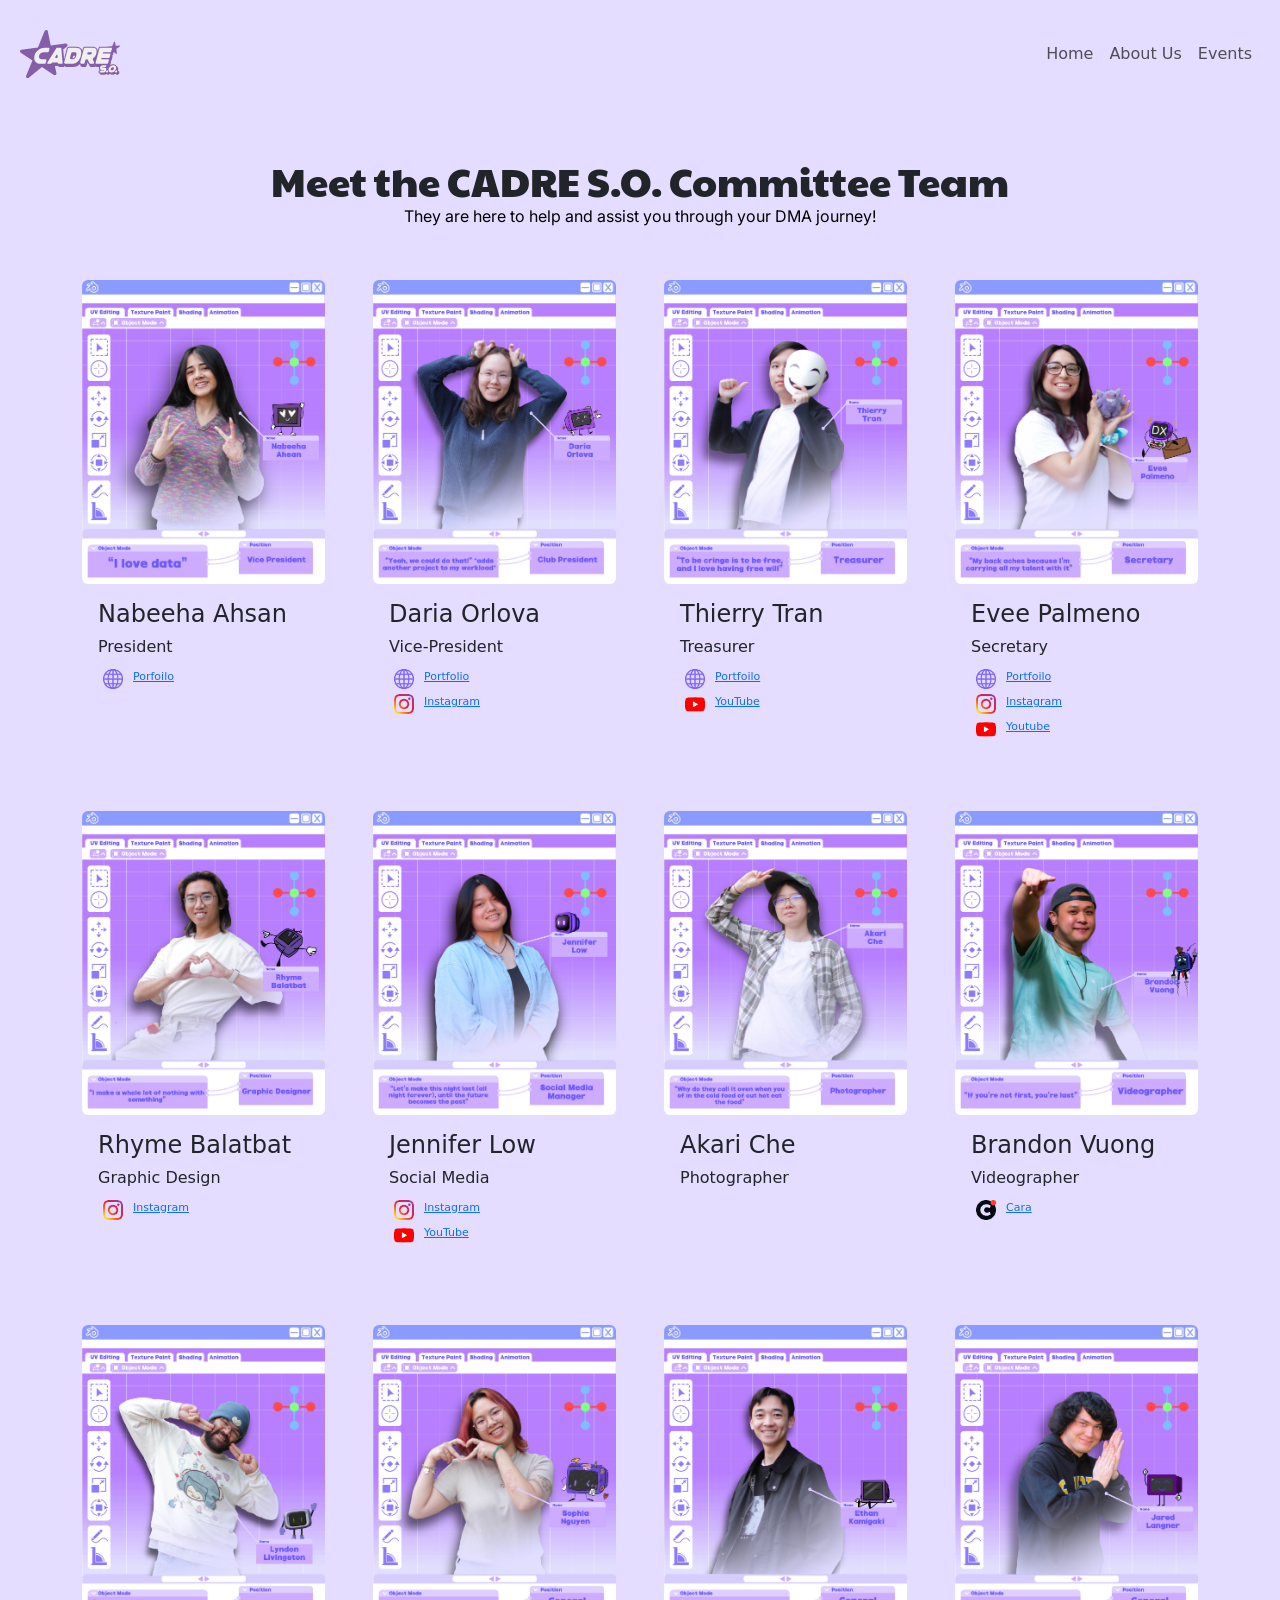
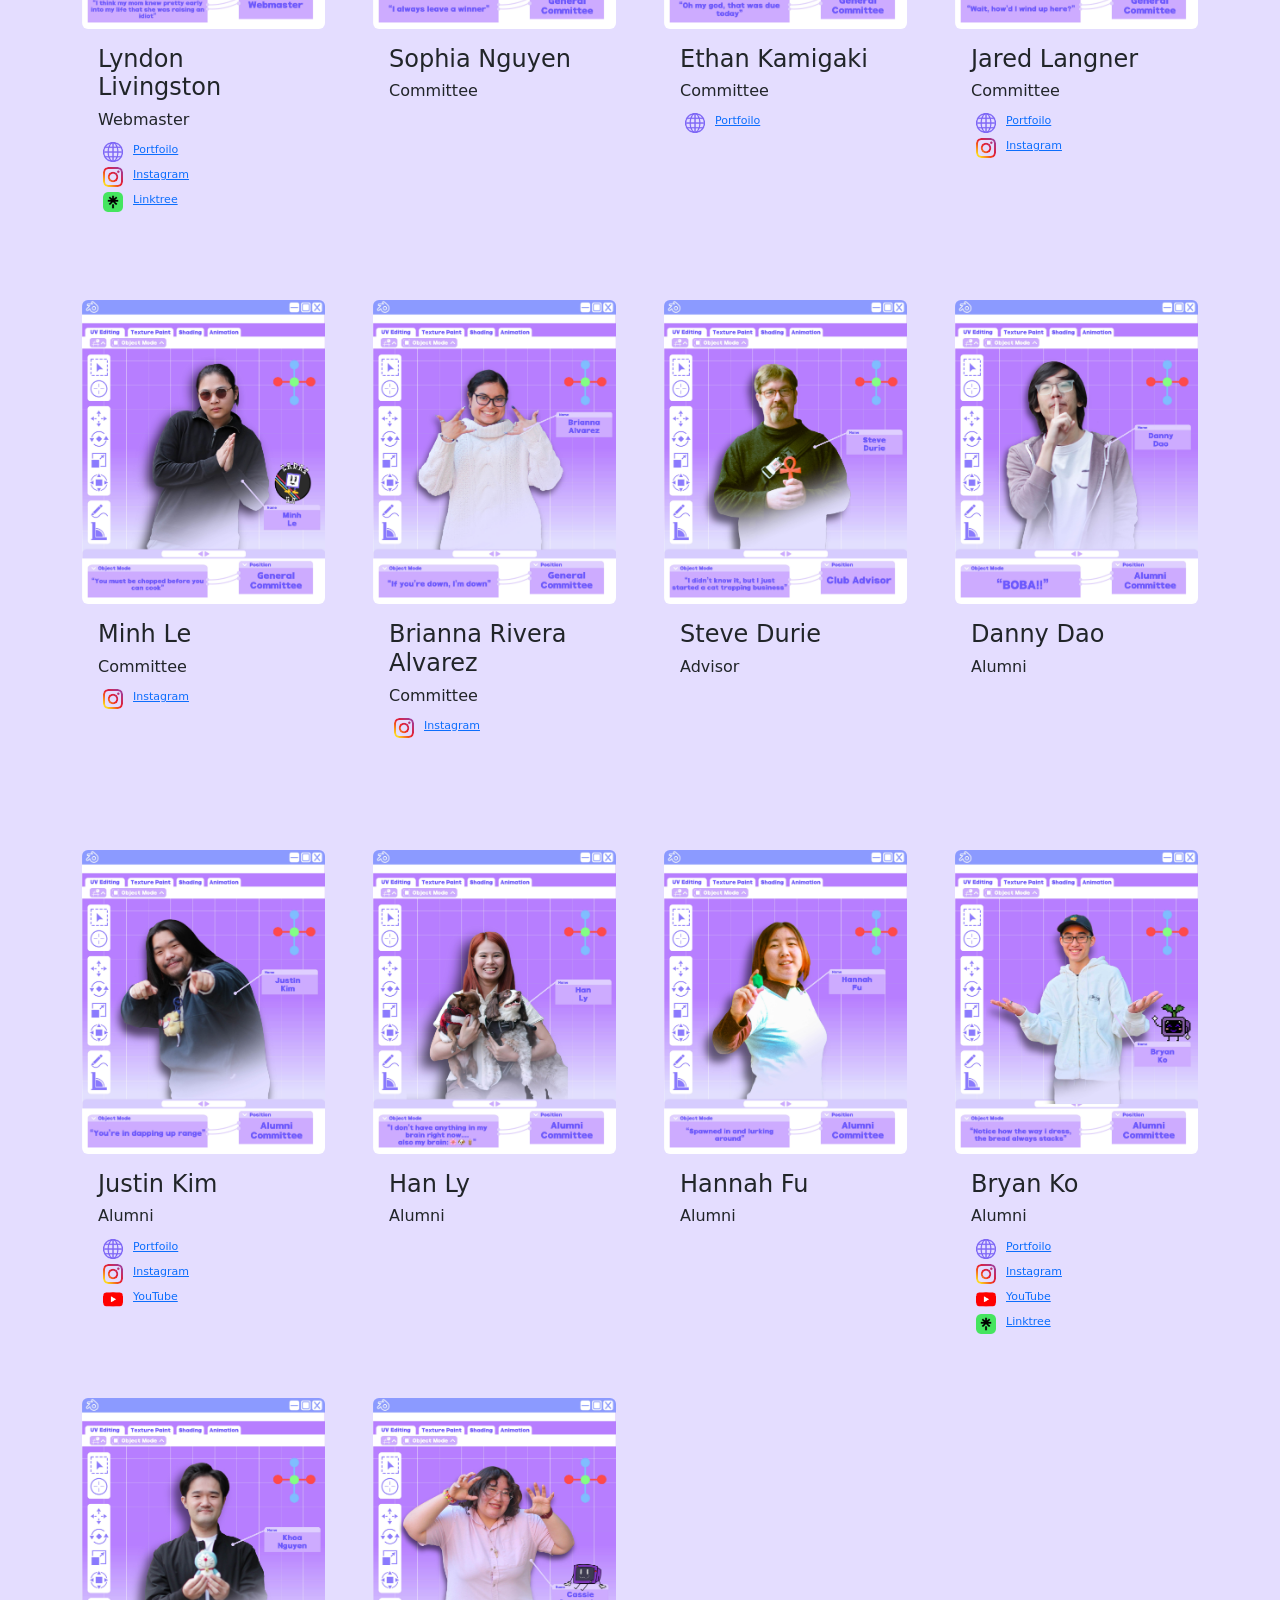
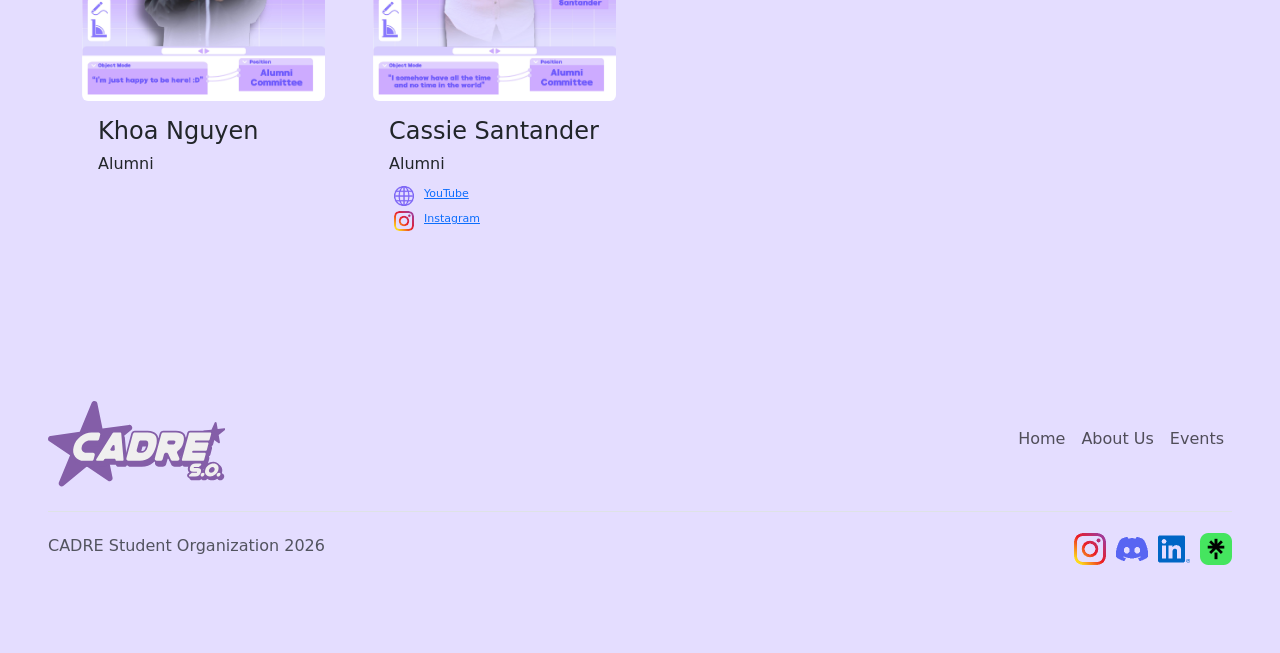
==== commit 1499ce00: "about us - switched daria and nabeeha" ====
--- a/aboutus.html
+++ b/aboutus.html
@@ -162,10 +162,26 @@
                     <!-- President -->
                     <div class="col-sm-3 card mt-5 border-0">
                         <img class="card-img-top d-block img-fluid rounded"
+                            src="images/members- photos/spr26/cadre-team/CADRE_team_frame_nabeeha.jpg" alt="Card image">
+                        <div class="card-body">
+                            <h4 class="card-title">Nabeeha Ahsan</h4>
+                            <h6 class="card-title">President</h6>
+                            <!-- <p class="card-text">I’m a secret water bender.</p> -->
+                            <div class="icon-container">
+                                <a href="https://n4beeha.github.io/nabeehaahsan/" target="_blank"><img
+                                        src="images/icons/internet.png" class="icon"></a>
+                                <a href="https://n4beeha.github.io/nabeehaahsan/" target="_blank">Porfoilo</a>
+                            </div>
+                        </div>
+                    </div>
+                    <!-- Vice-President -->
+                    <div class="col-sm-3 mt-5 card border-0">
+                        <img class="card-img-top d-block img-fluid rounded"
                             src="images/members- photos/spr26/cadre-team/CADRE_team_frame_daria.jpg" alt="Card image">
                         <div class="card-body">
+                            <!-- <h4 class="card-title">Nabeeha Ahsan(a really great friend)</h4> -->
                             <h4 class="card-title">Daria Orlova</h4>
-                            <h6 class="card-title">President</h6>
+                            <h6 class="card-title">Vice-President</h6>
                             <!-- <p class="card-text">I’m a secret water bender.</p> -->
                             <div class="icon-container">
                                 <a href="https://saridlin.github.io/portfolio/" target="_blank"><img
@@ -177,22 +193,6 @@
                                 <a href="https://www.instagram.com/lakikat/" target="_blank"><img
                                         src="images/icons/instagram.png" class="icon"></a>
                                 <a href="https://www.instagram.com/lakikat/" target="_blank">Instagram</a>
-                            </div>
-                        </div>
-                    </div>
-                    <!-- Vice-President -->
-                    <div class="col-sm-3 mt-5 card border-0">
-                        <img class="card-img-top d-block img-fluid rounded"
-                            src="images/members- photos/spr26/cadre-team/CADRE_team_frame_nabeeha.jpg" alt="Card image">
-                        <div class="card-body">
-                            <!-- <h4 class="card-title">Nabeeha Ahsan(a really great friend)</h4> -->
-                            <h4 class="card-title">Nabeeha Ahsan</h4>
-                            <h6 class="card-title">Vice-President</h6>
-                            <!-- <p class="card-text">I’m a secret water bender.</p> -->
-                            <div class="icon-container">
-                                <a href="https://n4beeha.github.io/nabeehaahsan/" target="_blank"><img
-                                        src="images/icons/internet.png" class="icon"></a>
-                                <a href="https://n4beeha.github.io/nabeehaahsan/" target="_blank">Porfoilo</a>
                             </div>
                         </div>
                     </div>
--- a/styles.css
+++ b/styles.css
@@ -2,6 +2,10 @@
 @import url('https://fonts.googleapis.com/css2?family=Montserrat:ital,wght@0,100;0,200;0,300;0,400;0,500;0,600;0,700;0,800;0,900;1,100;1,200;1,300;1,400;1,500;1,600;1,700;1,800;1,900&display=swap');
 @import url('https://fonts.googleapis.com/css2?family=Paytone+One&display=swap');
 
+head {background-color: #64499E;}
+        body {background-color: #e4ddff;}
+        p    {color: #000000;}
+        
 h1 {
     font-family: 'Paytone One', sans-serif;
 }
@@ -77,6 +81,18 @@
 #slideshow {
     margin: auto;
 }
+#slideshow1 {
+    margin: auto;
+}
+#slideshow2 {
+    margin: auto;
+}
+#slideshow3 {
+    margin: auto;
+}
+#slideshow4 {
+    margin: auto;
+}
 
 a.navbar-brand {
     transition: ease-in-out;
@@ -114,9 +130,6 @@
     overflow: hidden;
 }
 
-head {background-color: #64499E;}
-        body {background-color: #e4ddff;}
-        p    {color: #000000;}
 
 .icon-container {
     display: flex;
